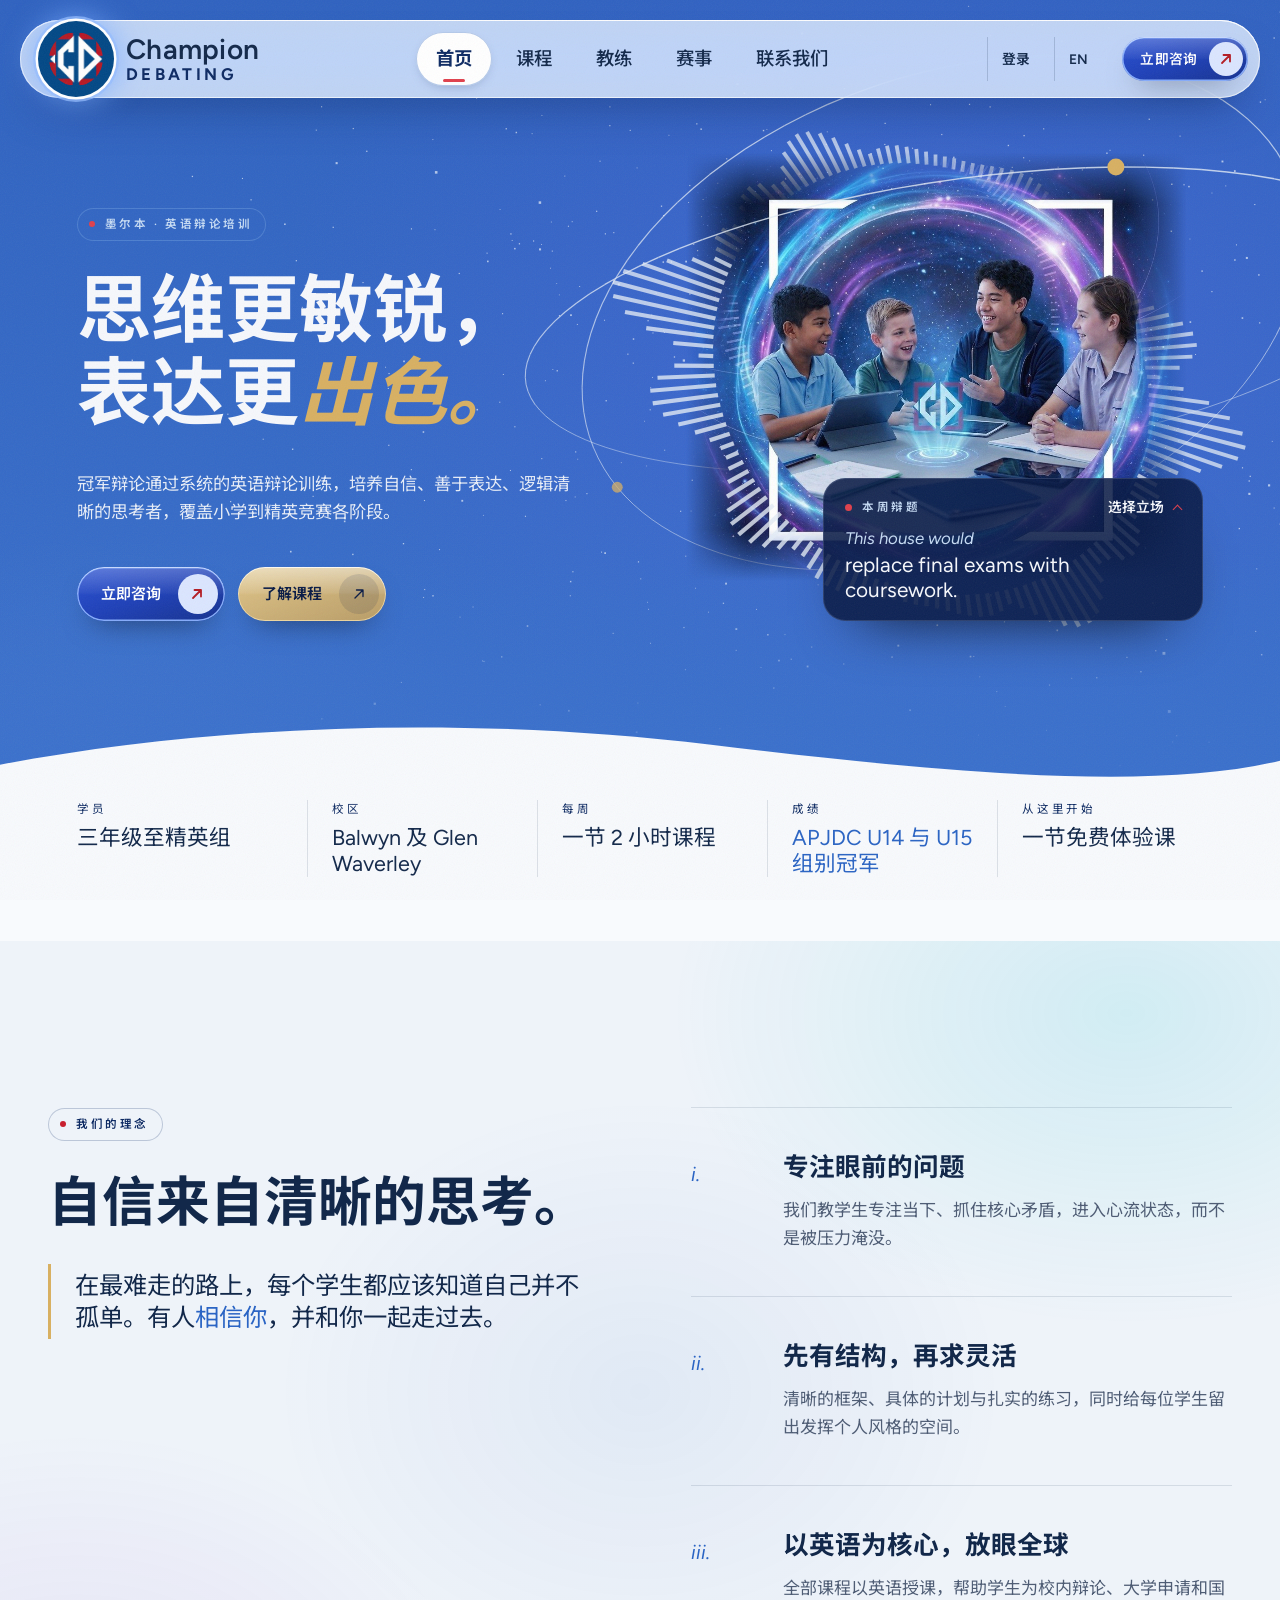
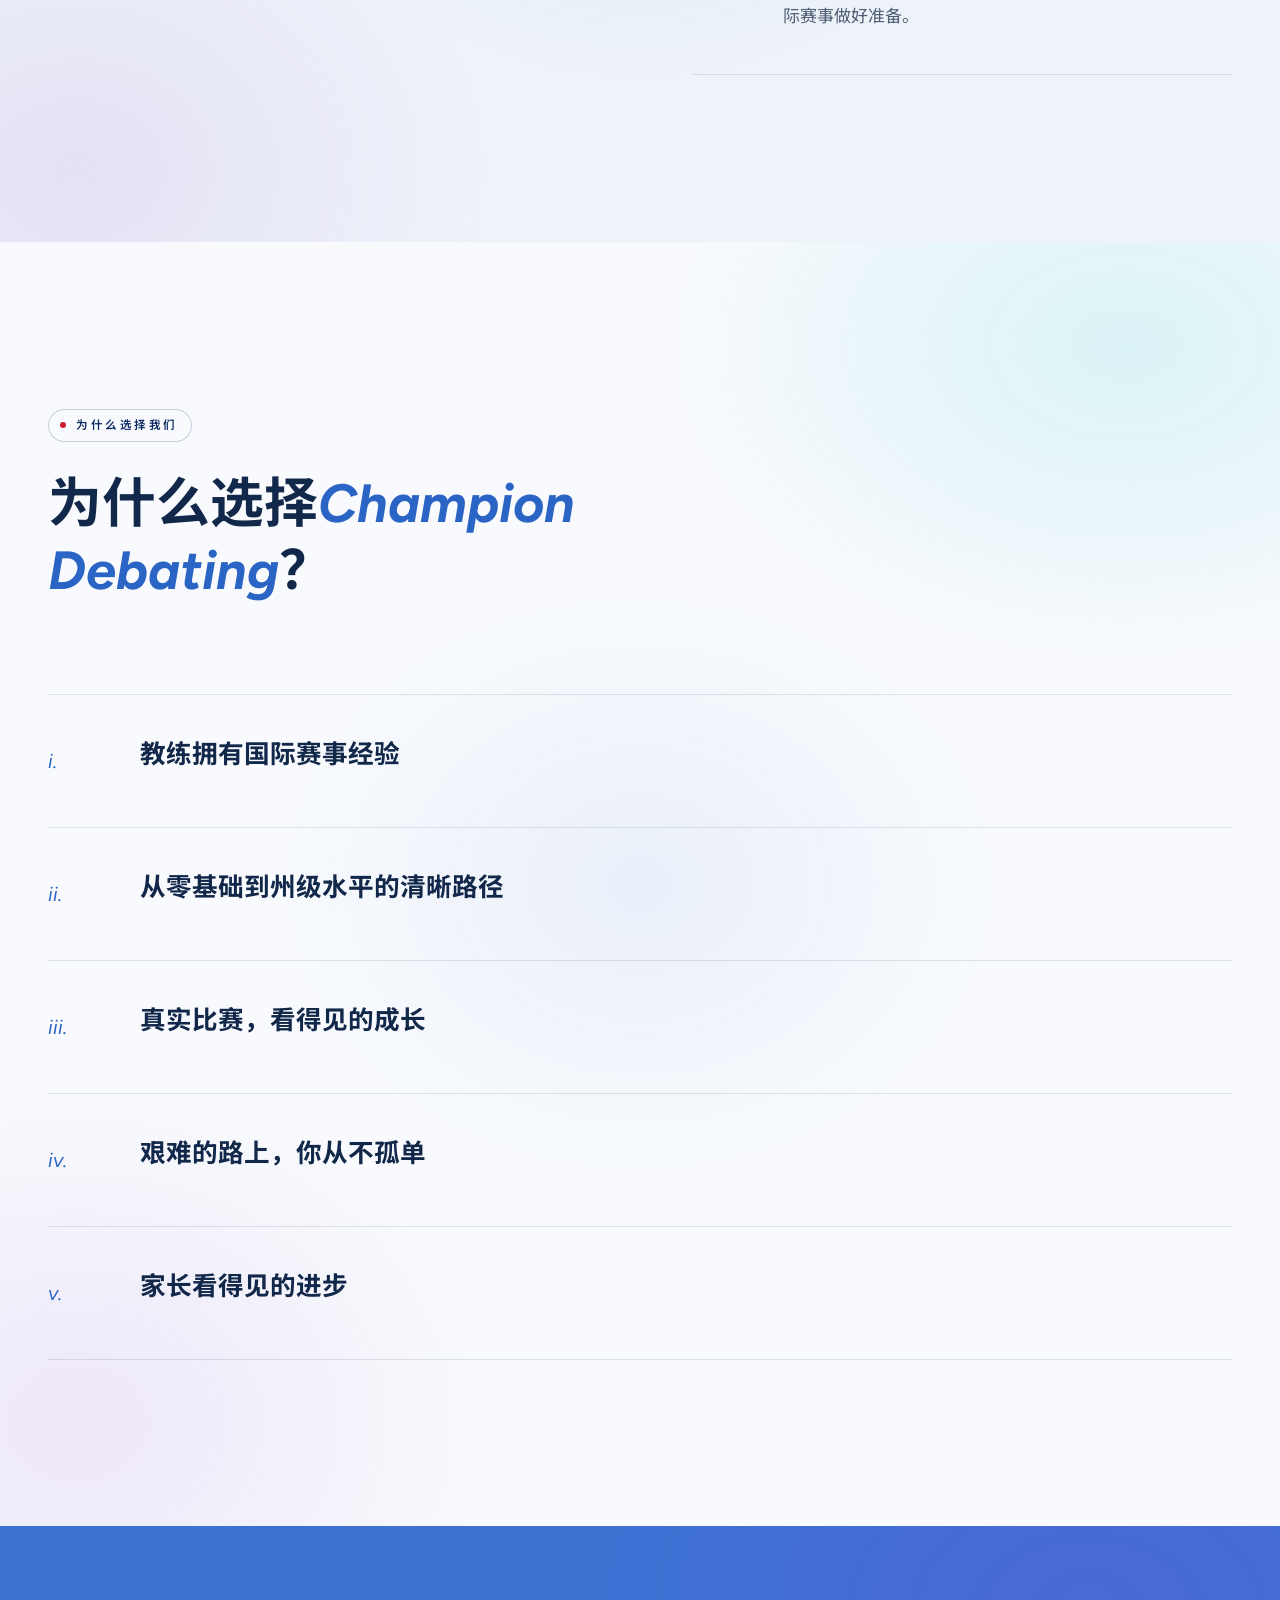
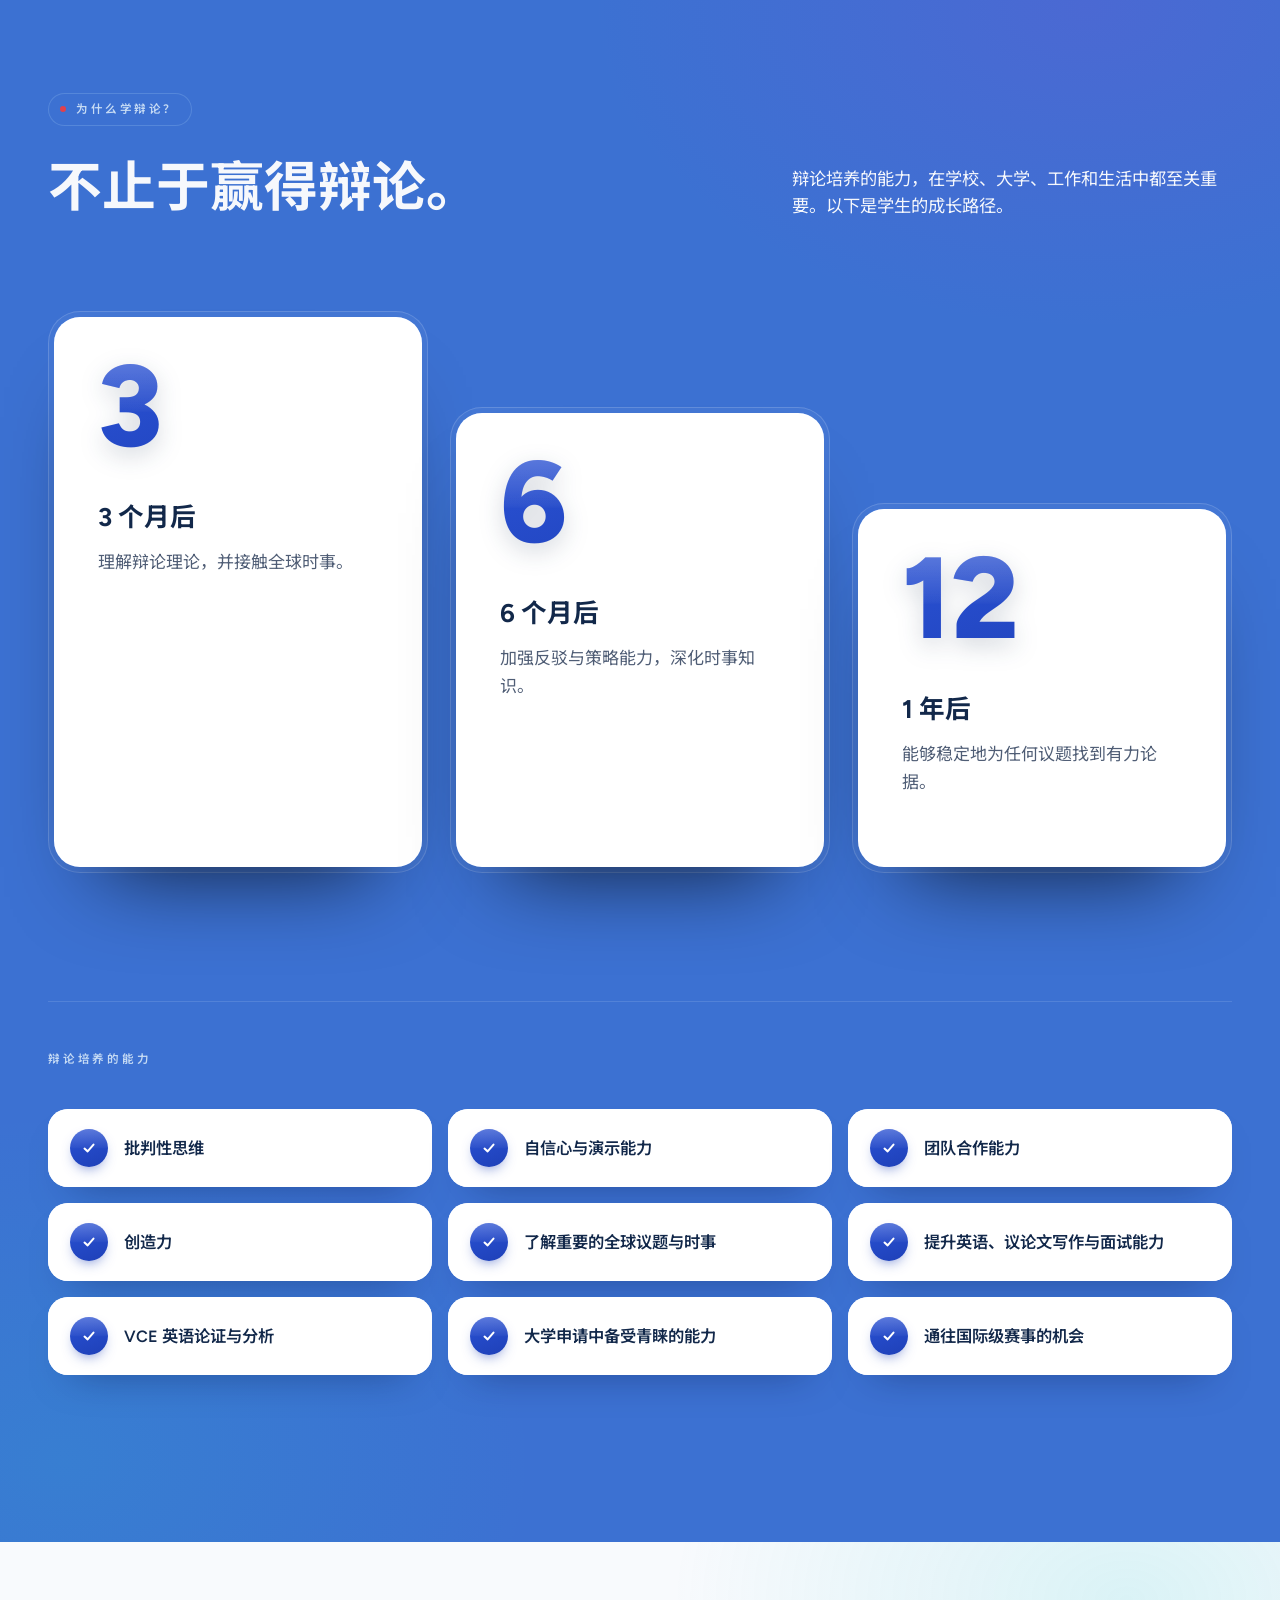
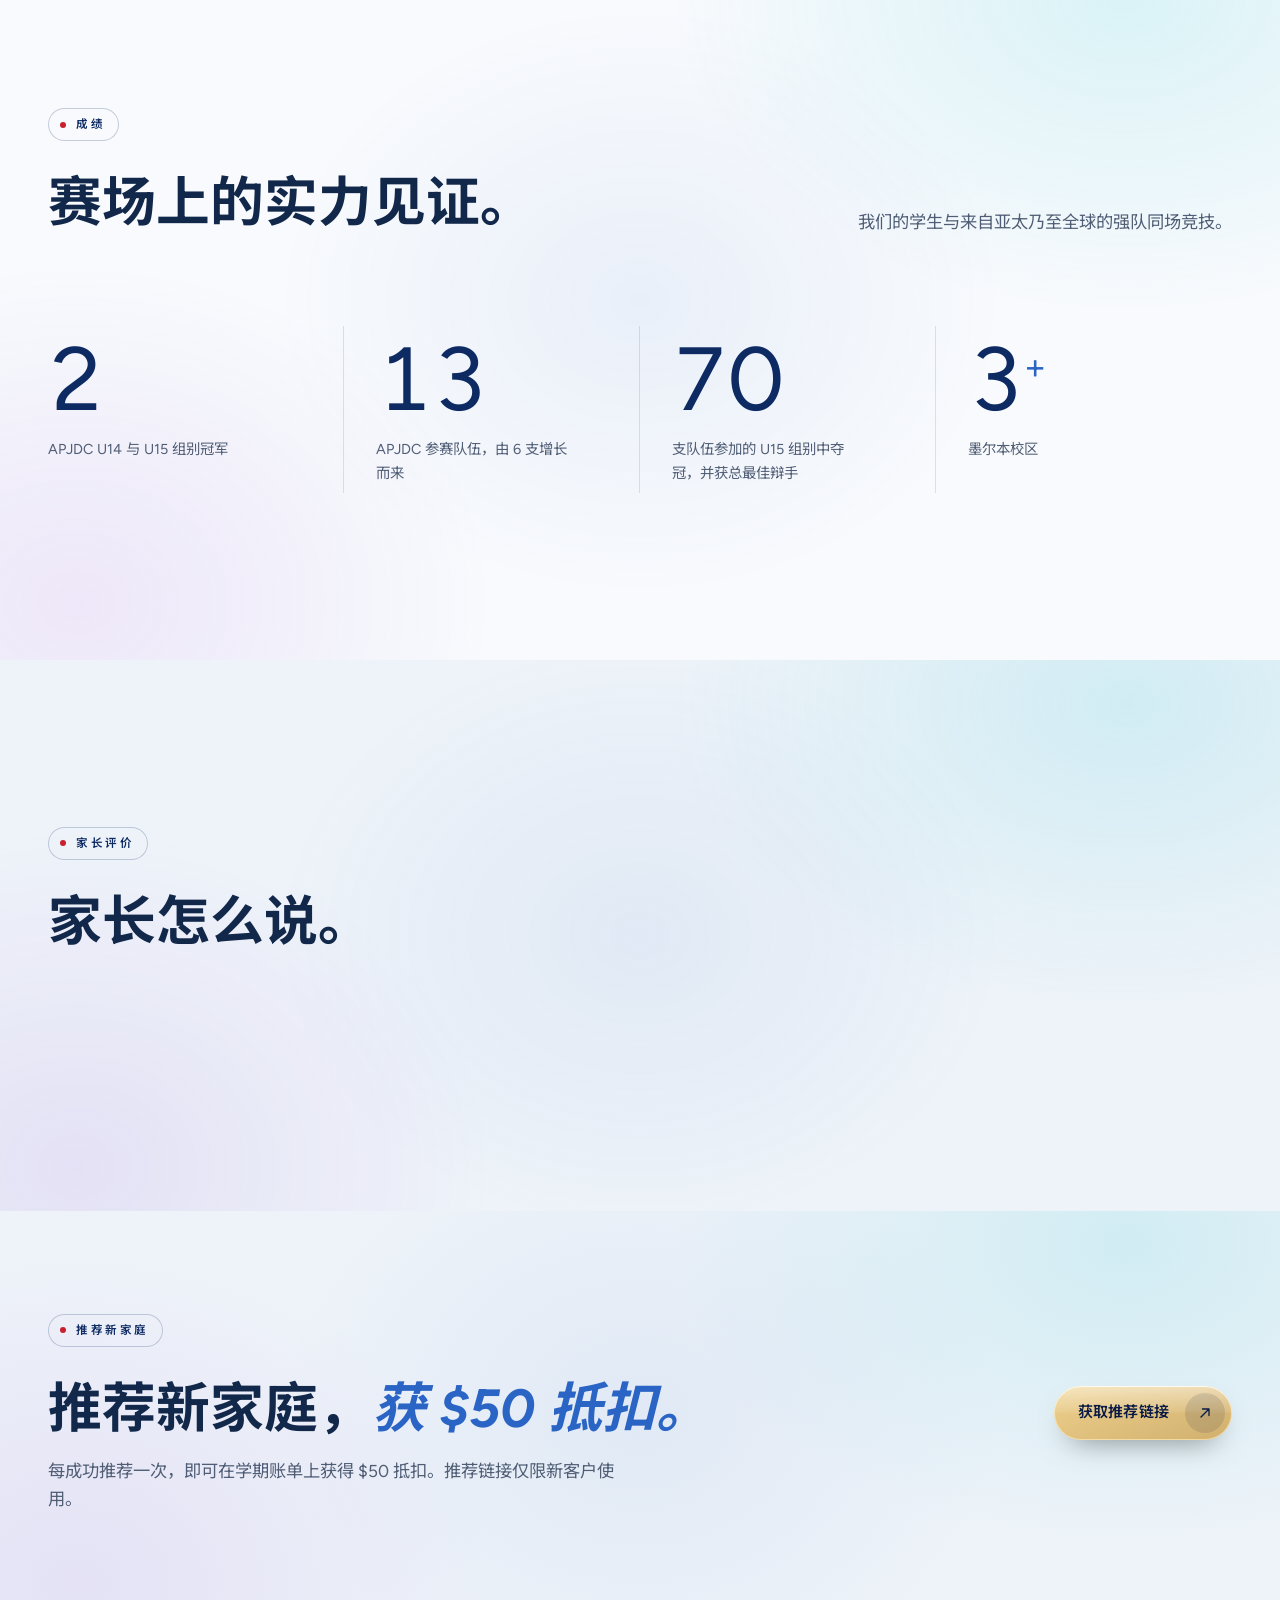
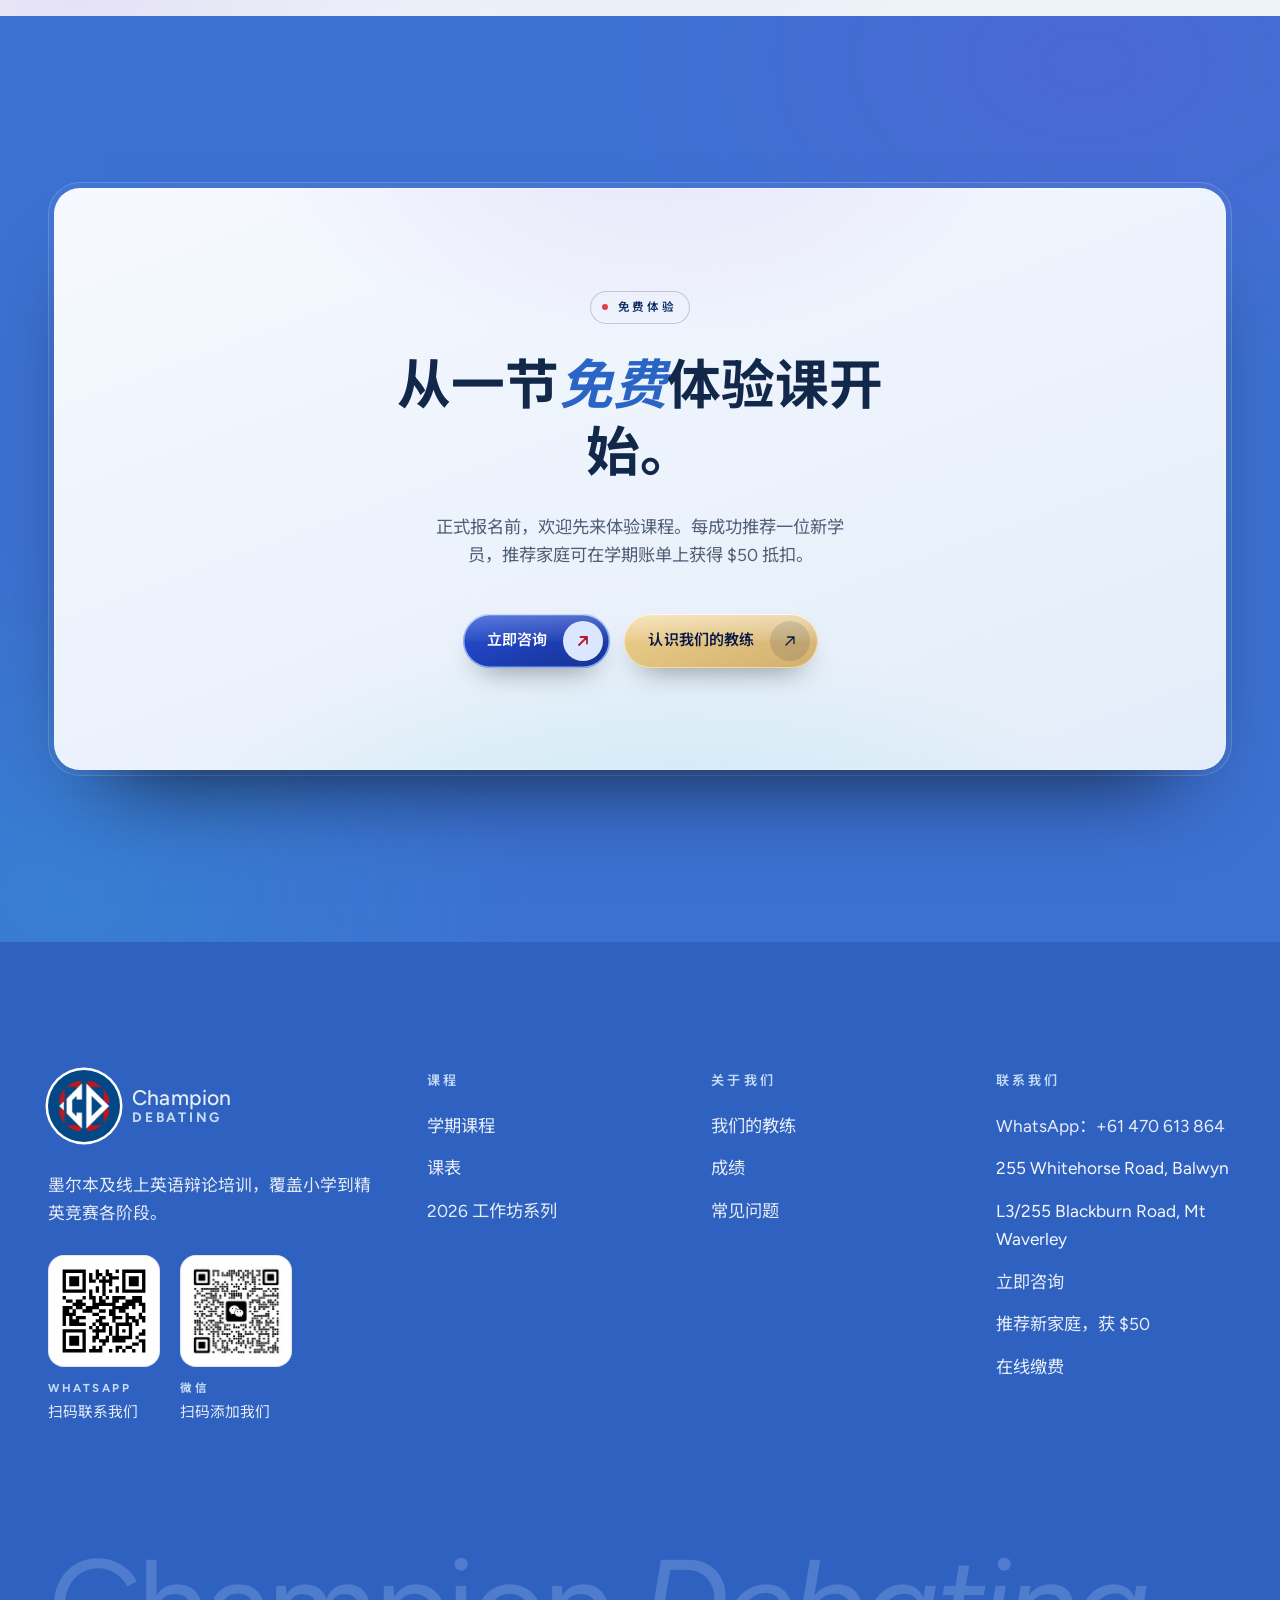
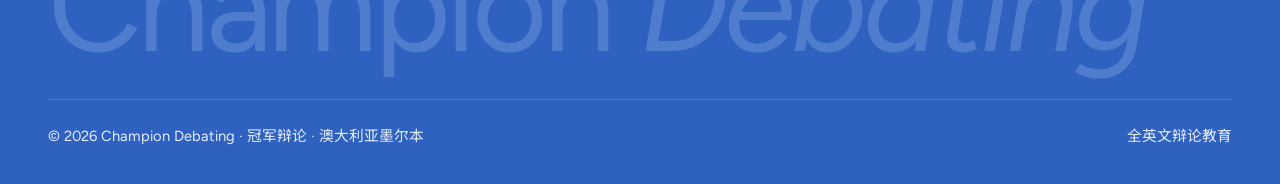
==== zh/index.html @ 0b2eab9a "Coach photos, tournament logos, workshop posters and Glen Waverley address - Coaches page: photos an" ====
<!DOCTYPE html>
<html lang="zh-Hans">
<head>
  <meta charset="UTF-8">
  <meta name="viewport" content="width=device-width, initial-scale=1.0">
  <title>墨尔本英语辩论课程 | 冠军辩论 Champion Debating</title>
  <meta name="description" content="墨尔本英语辩论培训，覆盖三年级至精英竞赛。每周在 Balwyn 和 Glen Waverley 上课，欢迎预约免费体验课。">
  <link rel="canonical" href="https://www.championdebating.com.au/zh/">
  <link rel="alternate" hreflang="en-AU" href="https://www.championdebating.com.au/">
  <link rel="alternate" hreflang="zh-Hans" href="https://www.championdebating.com.au/zh/">
  <link rel="alternate" hreflang="x-default" href="https://www.championdebating.com.au/">


  <meta property="og:type" content="website">
  <meta property="og:site_name" content="Champion Debating">
  <meta property="og:locale" content="zh_CN">
  <meta property="og:title" content="墨尔本英语辩论课程 | 冠军辩论 Champion Debating">
  <meta property="og:description" content="墨尔本英语辩论培训，覆盖三年级至精英竞赛。每周在 Balwyn 和 Glen Waverley 上课，欢迎预约免费体验课。">
  <meta property="og:url" content="https://www.championdebating.com.au/zh/">
  <meta property="og:image" content="https://www.championdebating.com.au/og-image.png">
  <meta property="og:image:width" content="1200">
  <meta property="og:image:height" content="630">
  <meta property="og:image:alt" content="冠军辩论标志及标语：思维更敏锐，表达更出色。">
  <meta name="twitter:card" content="summary_large_image">
  <meta name="theme-color" content="#2f62c0">
  <script>document.documentElement.classList.add('js');</script>
  <link rel="preconnect" href="https://fonts.googleapis.com">
  <link rel="preconnect" href="https://fonts.gstatic.com" crossorigin>
  <link href="https://fonts.googleapis.com/css2?family=Figtree:ital,wght@0,400..800;1,400..800&display=swap" rel="stylesheet">
  <link href="https://fonts.googleapis.com/css2?family=Noto+Sans+SC:wght@400;500;700&display=swap" rel="stylesheet">
  <link rel="icon" type="image/png" href="../favicon.png">
  <link rel="apple-touch-icon" href="../apple-touch-icon.png">
  <link rel="stylesheet" href="../styles.css?v=94">
  <script type="application/ld+json">
  {
    "@context": "https://schema.org",
    "@graph": [
      {
        "@type": "EducationalOrganization",
        "@id": "https://www.championdebating.com.au/#organization",
        "name": "Champion Debating",
        "alternateName": "冠军辩论",
        "url": "https://www.championdebating.com.au/",
        "logo": "https://www.championdebating.com.au/logo-mark.png",
        "image": "https://www.championdebating.com.au/og-image.png",
        "description": "English debate coaching from primary school to elite competition, in Melbourne and online.",
        "telephone": "+61 470 613 864",
        "address": [
          {
            "@type": "PostalAddress",
            "streetAddress": "255 Whitehorse Road",
            "addressLocality": "Balwyn",
            "addressRegion": "VIC",
            "addressCountry": "AU"
          },
          {
            "@type": "PostalAddress",
            "streetAddress": "L3/255 Blackburn Road",
            "addressLocality": "Mount Waverley",
            "addressRegion": "VIC",
            "addressCountry": "AU"
          }
        ],
        "areaServed": {
          "@type": "City",
          "name": "Melbourne"
        }
      },
      {
        "@type": "WebSite",
        "@id": "https://www.championdebating.com.au/#website",
        "url": "https://www.championdebating.com.au/",
        "name": "Champion Debating",
        "publisher": {
          "@id": "https://www.championdebating.com.au/#organization"
        },
        "inLanguage": "en-AU"
      },
      {
        "@type": "WebPage",
        "@id": "https://www.championdebating.com.au/zh/#webpage",
        "url": "https://www.championdebating.com.au/zh/",
        "name": "墨尔本英语辩论课程 | 冠军辩论 Champion Debating",
        "description": "墨尔本英语辩论培训，覆盖三年级至精英竞赛。每周在 Balwyn 和 Glen Waverley 上课，欢迎预约免费体验课。",
        "isPartOf": {
          "@id": "https://www.championdebating.com.au/#website"
        },
        "about": {
          "@id": "https://www.championdebating.com.au/#organization"
        },
        "inLanguage": "zh-Hans",
        "primaryImageOfPage": {
          "@type": "ImageObject",
          "url": "https://www.championdebating.com.au/og-image.png"
        }
      }
    ]
  }
  </script>
</head>
<body>
  <a class="skip-link" href="#main">跳至正文</a>

  <header>
    <nav class="nav" aria-label="主导航">
      <a class="brand" href="index.html" aria-label="冠军辩论首页">
        <img class="brand__mark" src="../logo-mark.png" alt="" width="40" height="40">
        <span class="brand__word"><b>Champion</b><span>Debating</span></span>
      </a>
      <div class="nav__links">
        <a href="index.html" aria-current="page">首页</a>
        <a href="programs.html">课程</a>
        <a href="coaches.html">教练</a>
        <a href="competitions.html">赛事</a>
        <a href="contact.html">联系我们</a>
      </div>
      <a class="nav__signin" href="https://champion-debating.acadeasy.com.au/app/sign-in">登录</a>
      <a class="nav__lang" href="../index.html" lang="en" hreflang="en-AU">EN</a>
      <a class="btn btn--primary btn--sm" href="contact.html#book">立即咨询
        <span class="btn__icon"><svg viewBox="0 0 16 16" fill="none" stroke="currentColor" stroke-width="1.3" stroke-linecap="round" stroke-linejoin="round" aria-hidden="true"><path d="M4 12 12 4M5.5 4H12v6.5"/></svg></span>
      </a>
      <button class="nav__toggle" type="button" aria-expanded="false" aria-controls="menu" aria-label="打开菜单"><span></span><span></span></button>
    </nav>
    <div class="menu" id="menu">
      <div class="menu__links">
        <a href="index.html" aria-current="page"><span style="--i:0">首页</span></a>
        <a href="programs.html"><span style="--i:1">课程</span></a>
        <a href="coaches.html"><span style="--i:2">教练</span></a>
        <a href="competitions.html"><span style="--i:3">赛事</span></a>
        <a href="contact.html"><span style="--i:4">联系我们</span></a>
      </div>
      <div class="menu__foot">
        <a class="menu__lang" href="https://champion-debating.acadeasy.com.au/app/sign-in">登录</a>
        <a class="menu__lang" href="../index.html" lang="en" hreflang="en-AU">EN</a>
        <a class="btn btn--primary" href="contact.html#book">立即咨询
          <span class="btn__icon"><svg viewBox="0 0 16 16" fill="none" stroke="currentColor" stroke-width="1.3" stroke-linecap="round" stroke-linejoin="round" aria-hidden="true"><path d="M4 12 12 4M5.5 4H12v6.5"/></svg></span>
        </a>
      </div>
    </div>
  </header>

  <a class="book-bar btn btn--primary" href="contact.html#book">立即咨询
    <span class="btn__icon"><svg viewBox="0 0 16 16" fill="none" stroke="currentColor" stroke-width="1.3" stroke-linecap="round" stroke-linejoin="round" aria-hidden="true"><path d="M4 12 12 4M5.5 4H12v6.5"/></svg></span>
  </a>

  <main id="main">
    <section class="hero hero--photo on-dark" aria-labelledby="page-title">
      <canvas class="hero__canvas" data-scene="voice" data-photo="../hero-students.jpg" aria-hidden="true"></canvas>
      <div class="hero__fade"></div>
      <div class="container hero__content">
        <div class="hero__layout">
        <div class="hero__main">
        <h1 class="eyebrow" id="page-title">墨尔本 · 英语辩论培训</h1>
        <p class="display hero__title">
          <span class="line"><span style="--i:0">思维更敏锐，</span></span>
          <span class="line"><span style="--i:1">表达更<em>出色。</em></span></span>
        </p>
        <p class="lede hero__lede">冠军辩论通过系统的英语辩论训练，培养自信、善于表达、逻辑清晰的思考者，覆盖小学到精英竞赛各阶段。</p>
        <div class="btn-row">
          <a class="btn btn--primary" href="contact.html#book">立即咨询
            <span class="btn__icon"><svg viewBox="0 0 16 16" fill="none" stroke="currentColor" stroke-width="1.3" stroke-linecap="round" stroke-linejoin="round" aria-hidden="true"><path d="M4 12 12 4M5.5 4H12v6.5"/></svg></span>
          </a>
          <a class="btn btn--gold" href="programs.html">了解课程
            <span class="btn__icon"><svg viewBox="0 0 16 16" fill="none" stroke="currentColor" stroke-width="1.3" stroke-linecap="round" stroke-linejoin="round" aria-hidden="true"><path d="M4 12 12 4M5.5 4H12v6.5"/></svg></span>
          </a>
        </div>
        </div>
        </div>
        <div class="hero__motion">
          <aside class="motion" aria-labelledby="motion-label" data-motion>
            <details class="motion__details">
            <summary class="motion__summary">
              <span class="motion__head">
                <span class="motion__label" id="motion-label">本周辩题</span>
                <span class="motion__toggle"><span class="motion__toggle-open">选择立场</span><span class="motion__toggle-close">收起</span></span>
              </span>
              <span class="motion__text"><span>This house would</span> ban homework in primary schools.</span>
            </summary>
            <div class="motion__body">
            <p class="motion__ask" id="motion-ask">你会选择哪一方？</p>
            <div class="motion__sides" role="group" aria-labelledby="motion-ask">
              <button class="motion__side" type="button" data-side="for" aria-pressed="false">正方</button>
              <button class="motion__side" type="button" data-side="against" aria-pressed="false">反方</button>
            </div>
            <div class="motion__result" aria-live="polite">
              <div data-argument="for" hidden>
                <p class="motion__argument">“Young children have few free hours. Every one spent on worksheets is an hour not spent playing, reading for fun or sleeping, and those build learning too.”</p>
                <p class="motion__tip"><span>教练提示</span>Lead with what children lose, not with what homework fails to give.</p>
              </div>
              <div data-argument="against" hidden>
                <p class="motion__argument">“Homework teaches habits that class time can’t: planning, working alone and asking for help. Ban it, and children first meet those skills in high school, when the stakes are higher.”</p>
                <p class="motion__tip"><span>教练提示</span>Don’t defend all homework. Defend the right kind: short, purposeful and age-appropriate.</p>
              </div>
              <div class="motion__next" hidden>
                <button class="motion__switch" type="button" data-switch>现在试试站在另一方</button>
                <a class="text-link" href="contact.html#book">在免费体验课中试试
                  <svg viewBox="0 0 16 16" fill="none" stroke="currentColor" stroke-width="1.3" stroke-linecap="round" stroke-linejoin="round" aria-hidden="true"><path d="M4 12 12 4M5.5 4H12v6.5"/></svg>
                </a>
              </div>
            </div>
            </div>
            </details>
          </aside>
        </div>
      </div>
      <svg class="hero__wave" viewBox="0 0 1440 90" preserveAspectRatio="none" aria-hidden="true"><path d="M0 62C240 22 520 12 800 42s500 46 640 16V90H0Z"/></svg>
    </section>

    <section class="facts-strip" aria-label="概览">
      <div class="container">
        <dl class="hero__meta">
          <div><dt>学员</dt><dd>三年级至精英组</dd></div>
          <div><dt>校区</dt><dd>Balwyn 及 Glen Waverley</dd></div>
          <div><dt>每周</dt><dd>一节 2 小时课程</dd></div>
          <div><dt>成绩</dt><dd class="hero__proof">APJDC U14 与 U15 组别冠军</dd></div>
          <div><dt>从这里开始</dt><dd>一节免费体验课</dd></div>
        </dl>
      </div>
    </section>

    <section class="section section--cream" aria-labelledby="philosophy-title">
      <div class="container split">
        <div class="split__sticky" data-reveal>
          <span class="eyebrow">我们的理念</span>
          <h2 class="h2" id="philosophy-title">自信来自清晰的思考。</h2>
          <blockquote class="philosophy-quote">在最难走的路上，每个学生都应该知道自己并不孤单。有人<em>相信你</em>，并和你一起走过去。</blockquote>
        </div>
        <ol class="principles">
          <li data-reveal>
            <span class="principles__num">i.</span>
            <div>
              <h3 class="h3">专注眼前的问题</h3>
              <p>我们教学生专注当下、抓住核心矛盾，进入心流状态，而不是被压力淹没。</p>
            </div>
          </li>
          <li data-reveal style="--d:80ms">
            <span class="principles__num">ii.</span>
            <div>
              <h3 class="h3">先有结构，再求灵活</h3>
              <p>清晰的框架、具体的计划与扎实的练习，同时给每位学生留出发挥个人风格的空间。</p>
            </div>
          </li>
          <li data-reveal style="--d:160ms">
            <span class="principles__num">iii.</span>
            <div>
              <h3 class="h3">以英语为核心，放眼全球</h3>
              <p>全部课程以英语授课，帮助学生为校内辩论、大学申请和国际赛事做好准备。</p>
            </div>
          </li>
        </ol>
      </div>
    </section>

    <section class="section section--paper" aria-labelledby="why-us-title">
      <div class="container">
        <div class="section-head">
          <div data-reveal>
            <span class="eyebrow">为什么选择我们</span>
            <h2 class="h2" id="why-us-title">为什么选择<em>Champion Debating</em>？</h2>
          </div>
        </div>
        <ol class="principles">
          <li data-reveal><span class="principles__num">i.</span><div><h3 class="h3">教练拥有国际赛事经验</h3></div></li>
          <li data-reveal style="--d:80ms"><span class="principles__num">ii.</span><div><h3 class="h3">从零基础到州级水平的清晰路径</h3></div></li>
          <li data-reveal style="--d:160ms"><span class="principles__num">iii.</span><div><h3 class="h3">真实比赛，看得见的成长</h3></div></li>
          <li data-reveal style="--d:240ms"><span class="principles__num">iv.</span><div><h3 class="h3">艰难的路上，你从不孤单</h3></div></li>
          <li data-reveal style="--d:320ms"><span class="principles__num">v.</span><div><h3 class="h3">家长看得见的进步</h3></div></li>
        </ol>
      </div>
    </section>

    <section class="section section--dark on-dark" aria-labelledby="why-title">
      <div class="container">
        <div class="section-head">
          <div data-reveal>
            <span class="eyebrow">为什么学辩论？</span>
            <h2 class="h2" id="why-title">不止于赢得辩论。</h2>
          </div>
          <p class="lede" data-reveal style="--d:120ms">辩论培养的能力，在学校、大学、工作和生活中都至关重要。以下是学生的成长路径。</p>
        </div>
        <div class="stages">
          <article class="bezel stage" data-reveal="tilt">
            <div class="bezel__core">
              <div class="stage__numeral" aria-hidden="true">3</div>
              <h3 class="h3">3 个月后</h3>
              <p>理解辩论理论，并接触全球时事。</p>
            </div>
          </article>
          <article class="bezel stage" data-reveal="tilt" style="--d:140ms">
            <div class="bezel__core">
              <div class="stage__numeral" aria-hidden="true">6</div>
              <h3 class="h3">6 个月后</h3>
              <p>加强反驳与策略能力，深化时事知识。</p>
            </div>
          </article>
          <article class="bezel stage" data-reveal="tilt" style="--d:280ms">
            <div class="bezel__core">
              <div class="stage__numeral" aria-hidden="true">12</div>
              <h3 class="h3">1 年后</h3>
              <p>能够稳定地为任何议题找到有力论据。</p>
            </div>
          </article>
        </div>
        <div class="skills" data-reveal>
          <p class="skills__title">辩论培养的能力</p>
          <ul class="skills__list">
            <li>批判性思维</li><li>自信心与演示能力</li><li>团队合作能力</li><li>创造力</li>
            <li>了解重要的全球议题与时事</li><li>提升英语、议论文写作与面试能力</li>
            <li>VCE 英语论证与分析</li><li>大学申请中备受青睐的能力</li><li>通往国际级赛事的机会</li>
          </ul>
        </div>
      </div>
    </section>

    <section class="section section--paper" aria-labelledby="results-title">
      <div class="container">
        <div class="section-head">
          <div data-reveal>
            <span class="eyebrow">成绩</span>
            <h2 class="h2" id="results-title">赛场上的实力见证。</h2>
          </div>
          <p class="lede" data-reveal style="--d:120ms">我们的学生与来自亚太乃至全球的强队同场竞技。</p>
        </div>
        <div class="stats stats--light">
          <div class="stat" data-reveal><div class="stat__num"><span>2</span></div><p class="stat__label">APJDC U14 与 U15 组别冠军</p></div>
          <div class="stat" data-reveal style="--d:100ms"><div class="stat__num"><span>13</span></div><p class="stat__label">APJDC 参赛队伍，由 6 支增长而来</p></div>
          <div class="stat" data-reveal style="--d:200ms"><div class="stat__num"><span>70</span></div><p class="stat__label">支队伍参加的 U15 组别中夺冠，并获总最佳辩手</p></div>
          <div class="stat" data-reveal style="--d:300ms"><div class="stat__num"><span>3</span><sup>+</sup></div><p class="stat__label">墨尔本校区</p></div>
        </div>
      </div>
    </section>

    <section class="section section--cream" aria-labelledby="reviews-title">
      <div class="container">
        <div class="section-head">
          <div data-reveal>
            <span class="eyebrow">家长评价</span>
            <h2 class="h2" id="reviews-title">家长怎么说。</h2>
          </div>
        </div>
        <acadeasy-reviews border-color="#f94e4e" title="Family reviews"></acadeasy-reviews>
      </div>
    </section>

    <section class="section section--cream refer-band" aria-labelledby="refer-title">
      <div class="container refer-band__inner" data-reveal>
        <div>
          <span class="eyebrow">推荐新家庭</span>
          <h2 class="h2" id="refer-title">推荐新家庭，<em>获 $50 抵扣。</em></h2>
          <p class="lede">每成功推荐一次，即可在学期账单上获得 $50 抵扣。推荐链接仅限新客户使用。</p>
        </div>
        <a class="btn btn--gold" href="refer.html">获取推荐链接
          <span class="btn__icon"><svg viewBox="0 0 16 16" fill="none" stroke="currentColor" stroke-width="1.3" stroke-linecap="round" stroke-linejoin="round" aria-hidden="true"><path d="M4 12 12 4M5.5 4H12v6.5"/></svg></span>
        </a>
      </div>
    </section>

    <section class="section section--dark on-dark" aria-labelledby="cta-title">
      <div class="container">
        <div class="bezel cta" data-reveal>
          <div class="bezel__core">
            <span class="eyebrow">免费体验</span>
            <h2 class="h2" id="cta-title">从一节<em>免费</em>体验课开始。</h2>
            <p class="lede">正式报名前，欢迎先来体验课程。每成功推荐一位新学员，推荐家庭可在学期账单上获得 $50 抵扣。</p>
            <div class="btn-row">
              <a class="btn btn--primary" href="contact.html#book">立即咨询
            <span class="btn__icon"><svg viewBox="0 0 16 16" fill="none" stroke="currentColor" stroke-width="1.3" stroke-linecap="round" stroke-linejoin="round" aria-hidden="true"><path d="M4 12 12 4M5.5 4H12v6.5"/></svg></span>
          </a>
              <a class="btn btn--gold" href="coaches.html">认识我们的教练
            <span class="btn__icon"><svg viewBox="0 0 16 16" fill="none" stroke="currentColor" stroke-width="1.3" stroke-linecap="round" stroke-linejoin="round" aria-hidden="true"><path d="M4 12 12 4M5.5 4H12v6.5"/></svg></span>
          </a>
            </div>
          </div>
        </div>
      </div>
    </section>
  </main>

  <footer class="footer">
    <div class="container">
      <div class="footer__grid">
        <div>
          <a class="brand" href="index.html" aria-label="冠军辩论首页">
            <img class="brand__mark" src="../logo-mark.png" alt="" width="40" height="40">
            <span class="brand__word"><b>Champion</b><span>Debating</span></span>
          </a>
          <p class="footer__blurb">墨尔本及线上英语辩论培训，覆盖小学到精英竞赛各阶段。</p>
          <div class="qr-codes">
            <figure class="qr">
              <a href="https://wa.me/61470613864"><img src="../qr-whatsapp.svg?v=2" alt="扫描二维码，通过 WhatsApp 联系冠军辩论" width="112" height="112" loading="lazy"></a>
              <figcaption><b>WhatsApp</b>扫码联系我们</figcaption>
            </figure>
            <figure class="qr">
              <img src="../qr-wechat.png" alt="扫描二维码，添加冠军辩论微信" width="112" height="112" loading="lazy">
              <figcaption><b>微信</b>扫码添加我们</figcaption>
            </figure>
          </div>
        </div>
        <div>
          <h2>课程</h2>
          <ul>
            <li><a href="programs.html#programs">学期课程</a></li>
            <li><a href="programs.html#timetable">课表</a></li>
            <li><a href="competitions.html#workshops">2026 工作坊系列</a></li>
          </ul>
        </div>
        <div>
          <h2>关于我们</h2>
          <ul>
            <li><a href="coaches.html">我们的教练</a></li>
            <li><a href="competitions.html#results">成绩</a></li>
            <li><a href="programs.html#faq">常见问题</a></li>
          </ul>
        </div>
        <div>
          <h2>联系我们</h2>
          <ul>
            <li><a href="https://wa.me/61470613864">WhatsApp：+61 470 613 864</a></li>
            <li>255 Whitehorse Road, Balwyn</li>
            <li>L3/255 Blackburn Road, Mt Waverley</li>
            <li><a href="contact.html#book">立即咨询</a></li>
            <li><a href="refer.html">推荐新家庭，获 $50</a></li>
            <li><a href="pay.html">在线缴费</a></li>
          </ul>
        </div>
      </div>
      <p class="footer__word" aria-hidden="true">Champion <em>Debating</em></p>
      <div class="footer__legal">
        <p>© <span data-year>2026</span> Champion Debating · <span lang="zh-Hans">冠军辩论</span> · 澳大利亚墨尔本</p>
        <p>全英文辩论教育</p>
      </div>
    </div>
  </footer>

  <script src="../scene.js?v=43" defer></script>
  <script src="../motions-of-the-week.js?v=1" defer></script>
  <script src="https://champion-debating.acadeasy.com.au/embed.js" async></script>
  <script src="../main.js?v=16" defer></script>
</body>
</html>
---- styles.css ----
/* Champion Debating — clean sans (Figtree), in royal blue with royal blue and gold glass actions and a sky-blue accent */

:root {
  --ink: #081a45;
  --ink-2: #0c2257;
  --blue: #0d2a63;
  --blue-bright: #2a64c4;
  --royal: #2f62e8;
  --gold: #d8b062;
  /* Backgrounds of the hero, dark sections and footer; lighter than --ink at the client's request. */
  --bg-deep: #2f62c0;
  --bg-deep-2: #3a70cc;
  --bg-section: #3c71d2;
  /* The blue field of the client's logo artwork (Logo.jpg). */
  --logo-blue: #024886;
  --sky: #8fb9ea;
  --sky-soft: #c6dbf4;
  --sky-pale: #e3edf9;
  --red: #c8202f;
  --red-bright: #e0404c;
  --cream: #eef3f9;
  --paper: #f8fafd;

  --text-dark: #12284a;
  --text-dark-muted: #4f5d75;
  --text-light: #f6f8fc;
  /* High enough to keep 4.5:1 on the lighter section blues. */
  --text-light-muted: rgba(246, 248, 252, 0.92);

  --hair-dark: rgba(18, 40, 74, 0.12);
  --hair-light: rgba(198, 219, 244, 0.16);

  /* Frosted glass: a see-through fill, a blur of what is behind, a bright edge and a top highlight. */
  --glass-blur: blur(20px) saturate(150%);
  --glass-dark: rgba(255, 255, 255, 0.07);
  --glass-dark-edge: rgba(255, 255, 255, 0.16);
  --glass-light: rgba(255, 255, 255, 0.58);
  --glass-light-edge: rgba(255, 255, 255, 0.85);

  /* One clean sans throughout, at the client's request (they pointed to SAP's "72", which is not licensed for use; Figtree is the free stand-in). */
  --font-display: "Figtree", "Segoe UI", system-ui, sans-serif;
  --font-body: "Figtree", "Segoe UI", system-ui, sans-serif;

  --fs-display: clamp(2.6rem, 6vw, 6rem);
  --fs-h2: clamp(2.1rem, 4.2vw, 3.8rem);
  --fs-h3: clamp(1.5rem, 2vw, 1.9rem);
  --fs-lede: clamp(1.08rem, 1.35vw, 1.25rem);

  --gutter: clamp(16px, 4vw, 48px);
  --section-y: clamp(104px, 13vw, 184px);
  --radius: 2rem;
  --bezel-pad: 6px;

  --ease: cubic-bezier(0.32, 0.72, 0, 1);
  --ease-out: cubic-bezier(0.16, 1, 0.3, 1);

  --z-grain: 60;
  --z-menu: 40;
  --z-nav: 50;
}

*, *::before, *::after { box-sizing: border-box; margin: 0; padding: 0; }

html { -webkit-text-size-adjust: 100%; scroll-behavior: smooth; }

body {
  font-family: var(--font-body);
  font-size: 1.0625rem;
  line-height: 1.65;
  color: var(--text-dark);
  background: var(--paper);
  -webkit-font-smoothing: antialiased;
  overflow-x: hidden;
}

body.menu-open { overflow: hidden; }

/* Film grain sits on a fixed layer so it never repaints with scroll */
body::after {
  content: "";
  position: fixed;
  inset: 0;
  z-index: var(--z-grain);
  pointer-events: none;
  opacity: 0.06;
  background-image: url("data:image/svg+xml,%3Csvg xmlns='http://www.w3.org/2000/svg' width='160' height='160'%3E%3Cfilter id='n'%3E%3CfeTurbulence type='fractalNoise' baseFrequency='.9' numOctaves='3' stitchTiles='stitch'/%3E%3C/filter%3E%3Crect width='100%25' height='100%25' filter='url(%23n)'/%3E%3C/svg%3E");
}

img, svg, canvas { display: block; }
a { color: inherit; text-decoration: none; }
button, input, select, textarea { font: inherit; color: inherit; }
ul { list-style: none; }

:focus-visible { outline: 2px solid var(--sky); outline-offset: 3px; border-radius: 8px; }

/* Chinese pages: the Latin display fonts have no CJK glyphs, so name serif/sans fallbacks,
   give CJK more leading, and avoid synthetic italics. */
:lang(zh) {
  --font-display: "Figtree", "PingFang SC", "Microsoft YaHei", "Noto Sans SC", sans-serif;
  --font-body: "Figtree", "PingFang SC", "Microsoft YaHei", "Noto Sans SC", sans-serif;
}
:lang(zh) em { font-style: normal; }
:lang(zh) .display { line-height: 1.12; letter-spacing: 0; }
:lang(zh) .h2, :lang(zh) .h3 { line-height: 1.25; letter-spacing: 0; }

.skip-link {
  position: absolute;
  left: 16px;
  top: -60px;
  z-index: 100;
  padding: 10px 18px;
  border-radius: 999px;
  background: var(--sky);
  color: var(--ink);
  font-weight: 600;
}
.skip-link:focus { top: 16px; }

.sr-only {
  position: absolute; width: 1px; height: 1px; overflow: hidden;
  clip: rect(0 0 0 0); white-space: nowrap;
}

.container { width: 100%; max-width: 1280px; margin: 0 auto; padding: 0 var(--gutter); }

/* ---------- Type ---------- */

.display, .h2, .h3 {
  font-family: var(--font-display);
  font-weight: 700;
  letter-spacing: -0.025em;
}
.display { font-size: var(--fs-display); line-height: 1; }
.h2 { font-size: var(--fs-h2); line-height: 1.05; }
.h3 { font-size: var(--fs-h3); line-height: 1.08; letter-spacing: -0.01em; }
.display em, .h2 em, .h3 em { font-style: italic; color: var(--blue-bright); }
.on-dark .display em, .on-dark .h2 em, .on-dark .h3 em { color: var(--gold); }

.lede { font-size: var(--fs-lede); line-height: 1.6; color: var(--text-dark-muted); max-width: 40ch; }
.on-dark .lede { color: var(--text-light-muted); }
.muted { color: var(--text-dark-muted); }
.on-dark .muted { color: var(--text-light-muted); }

.eyebrow {
  display: inline-flex;
  align-items: center;
  gap: 10px;
  padding: 7px 14px 7px 12px;
  border-radius: 999px;
  font-size: 0.72rem;
  font-weight: 600;
  letter-spacing: 0.22em;
  text-transform: uppercase;
  color: var(--blue);
  box-shadow: inset 0 0 0 1px rgba(13, 42, 99, 0.22);
  margin-bottom: 28px;
}
.eyebrow::before {
  content: "";
  width: 6px; height: 6px; border-radius: 50%;
  background: var(--red);
}
.on-dark .eyebrow::before { background: var(--red-bright); }
.on-dark .eyebrow { color: var(--sky-soft); box-shadow: inset 0 0 0 1px rgba(143, 185, 234, 0.3); }

/* ---------- Sections ---------- */

.section { padding: var(--section-y) 0; position: relative; }
.section--cream, .section--paper {
  background:
    radial-gradient(700px 480px at 88% 8%, rgba(34, 195, 207, 0.14), transparent 65%),
    radial-gradient(640px 520px at 6% 92%, rgba(142, 68, 214, 0.1), transparent 65%),
    radial-gradient(520px 420px at 50% 50%, rgba(42, 100, 196, 0.07), transparent 70%),
    var(--paper);
}
.section--cream { background-color: var(--cream); }
/* A few shades lighter than the footer so the last section doesn't merge into it.
   #3c71d2 is the lightest blue that keeps white text at 4.5:1, so muted text goes full white here. */
.section--dark, .section--blue {
  --text-light-muted: var(--text-light);
  color: var(--text-light);
  background:
    radial-gradient(800px 520px at 85% 5%, rgba(142, 68, 214, 0.18), transparent 62%),
    radial-gradient(760px 560px at 5% 95%, rgba(34, 195, 207, 0.16), transparent 62%),
    var(--bg-section);
}

.section-head { display: grid; grid-template-columns: 1.2fr 1fr; gap: 48px; align-items: end; margin-bottom: clamp(56px, 7vw, 96px); }
.section-head .lede { justify-self: end; }

/* ---------- Buttons ---------- */

.btn {
  display: inline-flex;
  align-items: center;
  gap: 16px;
  padding: 7px 7px 7px 24px;
  border-radius: 999px;
  border: 0;
  cursor: pointer;
  font-size: 0.94rem;
  font-weight: 600;
  letter-spacing: 0.01em;
  white-space: nowrap;
  transition: transform 0.5s var(--ease), background-color 0.6s var(--ease), color 0.6s var(--ease), box-shadow 0.6s var(--ease);
}
.btn:active { transform: scale(0.98); }
.btn__icon {
  width: 40px; height: 40px;
  border-radius: 50%;
  display: grid; place-items: center;
  transition: transform 0.7s var(--ease);
}
.btn:hover .btn__icon { transform: translate(3px, -2px) scale(1.06); }
.btn svg { width: 16px; height: 16px; }

/* Booking is the one deep royal blue action on every page, in glossy glass. Being darker than the other
   buttons, it gets a bright rim to separate it from the navy, a halo that pulses out every few seconds,
   and a light that sweeps across it. */
.btn--primary {
  position: relative; overflow: hidden; isolation: isolate;
  color: #fff;
  background:
    linear-gradient(180deg, rgba(255, 255, 255, 0.24) 0%, rgba(255, 255, 255, 0.04) 48%, transparent 52%),
    linear-gradient(160deg, #2a52d4 0%, #1e40b8 50%, #16328f 100%);
  -webkit-backdrop-filter: var(--glass-blur);
  backdrop-filter: var(--glass-blur);
  box-shadow: var(--book-ring), 0 0 0 0 rgba(96, 146, 255, 0.55), 0 14px 30px -16px rgba(0, 0, 0, 0.55);
  animation: book-pulse 3s ease-out 1s infinite;
  --book-ring: inset 0 1px 0 rgba(255, 255, 255, 0.55), inset 0 0 0 1.5px rgba(140, 178, 255, 0.95);
}
@keyframes book-pulse {
  0%, 40% { box-shadow: var(--book-ring), 0 0 0 0 rgba(96, 146, 255, 0.55), 0 14px 30px -16px rgba(0, 0, 0, 0.55); }
  100% { box-shadow: var(--book-ring), 0 0 0 12px rgba(96, 146, 255, 0), 0 14px 30px -16px rgba(0, 0, 0, 0.55); }
}
/* The arrow is drawn in the logo red, tying the booking button to the brand. It sits on an ice blue
   circle: on a translucent one the red arrow nearly vanished against the blue. */
.btn--primary .btn__icon { background: #dbe6ff; color: #b41c24; }
.btn--primary .btn__icon svg { stroke-width: 1.8; }
.btn--primary:hover { filter: brightness(1.08); }
.btn--primary::after {
  content: ""; position: absolute; inset: 0; z-index: -1; pointer-events: none;
  background: linear-gradient(110deg, transparent 35%, rgba(255, 255, 255, 0.6) 50%, transparent 65%);
  transform: translateX(-120%);
  animation: shine 6s ease-in-out 2s infinite;
}
@keyframes shine { 0%, 65% { transform: translateX(-120%); } 100% { transform: translateX(120%); } }

/* Gold glass: mostly opaque gold under a glossy top sheen and a bright rim, a step quieter than the booking blue.
   Navy text, since light text on gold falls below 4.5:1. */
.btn--gold {
  color: var(--ink);
  background:
    linear-gradient(180deg, rgba(255, 255, 255, 0.45) 0%, rgba(255, 255, 255, 0.08) 48%, transparent 52%),
    linear-gradient(160deg, rgba(240, 206, 132, 0.92) 0%, rgba(206, 164, 86, 0.86) 100%);
  -webkit-backdrop-filter: var(--glass-blur);
  backdrop-filter: var(--glass-blur);
  box-shadow: inset 0 1px 0 rgba(255, 255, 255, 0.8), inset 0 0 0 1px rgba(255, 232, 178, 0.7), 0 14px 30px -16px rgba(0, 0, 0, 0.55);
}
.btn--gold .btn__icon { background: rgba(8, 26, 69, 0.12); }
.btn--gold:hover { filter: brightness(1.06); }

.btn--ink { background: var(--ink); color: var(--cream); }
.btn--ink .btn__icon { background: rgba(238, 243, 249, 0.12); }
.btn--ink:hover { background: var(--blue); }

.btn--sm { padding: 5px 5px 5px 18px; font-size: 0.86rem; gap: 12px; }
.btn--sm .btn__icon { width: 34px; height: 34px; }

.btn-row { display: flex; flex-wrap: wrap; gap: 14px; }

.text-link {
  display: inline-flex; align-items: center; gap: 10px;
  font-weight: 600; font-size: 0.92rem;
  color: var(--blue);
}
.text-link svg { width: 16px; height: 16px; transition: transform 0.6s var(--ease); }
.text-link:hover svg { transform: translate(4px, -2px); }
.on-dark .text-link, .bezel--dark .text-link { color: var(--sky-soft); }

/* ---------- Double bezel ---------- */

.bezel {
  padding: var(--bezel-pad);
  border-radius: var(--radius);
  background: rgba(255, 255, 255, 0.3);
  box-shadow: inset 0 0 0 1px var(--glass-light-edge);
}
.bezel__core {
  height: 100%;
  border-radius: calc(var(--radius) - var(--bezel-pad));
  background: var(--glass-light);
  -webkit-backdrop-filter: var(--glass-blur);
  backdrop-filter: var(--glass-blur);
  padding: clamp(28px, 3.4vw, 48px);
  box-shadow: inset 0 1px 0 #fff, inset 0 0 0 1px var(--glass-light-edge), 0 40px 80px -48px rgba(18, 40, 74, 0.35);
  position: relative;
  overflow: hidden;
}
.on-dark .bezel, .bezel--dark {
  background: rgba(255, 255, 255, 0.04);
  box-shadow: inset 0 0 0 1px var(--glass-dark-edge);
}
.on-dark .bezel__core, .bezel--dark .bezel__core {
  color: var(--text-light);
  background: linear-gradient(160deg, rgba(255, 255, 255, 0.12) 0%, var(--glass-dark) 45%, rgba(255, 255, 255, 0.03) 100%);
  box-shadow: inset 0 1px 0 rgba(255, 255, 255, 0.22), inset 0 0 0 1px var(--glass-dark-edge), 0 50px 90px -50px rgba(0, 0, 0, 0.8);
}

/* The one dark card on a light section keeps a navy tint under the glass, or its light text would sit on white. */
.bezel--dark .bezel__core {
  background: linear-gradient(160deg, rgba(42, 80, 170, 0.82) 0%, rgba(10, 28, 76, 0.9) 100%);
}

/* ---------- 3D tilt ---------- */

.tilt {
  transform: perspective(1400px) rotateX(var(--rx, 0deg)) rotateY(var(--ry, 0deg));
  transform-style: preserve-3d;
  transition: transform 0.9s var(--ease);
}
.tilt.is-tracking { transition: transform 0.2s var(--ease-out); }
.tilt__lift { transform: translateZ(36px); }
.tilt__glare {
  position: absolute; inset: 0; pointer-events: none;
  border-radius: inherit;
  opacity: 0;
  background: radial-gradient(500px circle at var(--gx, 50%) var(--gy, 50%), rgba(227, 237, 249, 0.18), transparent 45%);
  transition: opacity 0.6s var(--ease);
}
.tilt.is-tracking .tilt__glare { opacity: 1; }

/* ---------- Navigation ---------- */

.nav {
  position: fixed;
  top: 20px;
  left: 50%;
  z-index: var(--z-nav);
  transform: translateX(-50%);
  display: flex;
  align-items: center;
  gap: 10px;
  width: min(1240px, calc(100% - 32px));
  padding: 12px 12px 12px 18px;
  border-radius: 999px;
  color: var(--text-dark);
  /* Pale sky glass with navy text: lighter than any section, and the logo's blue badge stands out on it. */
  background: rgba(227, 237, 249, 0.82);
  -webkit-backdrop-filter: var(--glass-blur);
  backdrop-filter: var(--glass-blur);
  box-shadow: inset 0 1px 0 rgba(255, 255, 255, 0.9), inset 0 0 0 1px rgba(255, 255, 255, 0.7), 0 24px 48px -24px rgba(10, 28, 76, 0.55);
  transition: background-color 0.6s var(--ease), top 0s;
}
/* Over the light sections the bar needs more body to stay readable. */
.nav.is-scrolled { background: rgba(227, 237, 249, 0.94); }

.brand { display: inline-flex; align-items: center; gap: 12px; margin-right: 18px; }
.brand__mark { width: 40px; height: 40px; object-fit: contain; }
/* Padding keeps the square mark inside the glowing circle. */
.nav .brand__mark {
  /* Negative margin lets the badge break out of the bar, so it stands out without making the bar taller. */
  width: 76px; height: 76px; margin: -14px 0; padding: 11px; border-radius: 50%;
  background: var(--logo-blue);
  box-shadow: 0 0 0 2.5px #fff, 0 0 0 5px rgba(150, 190, 255, 0.7), 0 0 28px 6px rgba(120, 170, 255, 0.65);
}
/* The mark is transparent, so it needs the logo's blue disc to read on the footer blue. */
.footer .brand__mark {
  width: 72px; height: 72px; padding: 10px; border-radius: 50%;
  background: var(--logo-blue); box-shadow: 0 0 0 2.5px #fff;
}
.brand__word { display: flex; flex-direction: column; line-height: 1; }
.brand__word b { font-family: var(--font-display); font-weight: 500; font-size: 1.32rem; letter-spacing: 0.01em; }
.brand__word span { font-size: 0.86rem; font-weight: 700; letter-spacing: 0.2em; text-transform: uppercase; color: var(--sky-soft); margin-top: 3px; }

.nav .brand__word b { font-size: 1.75rem; font-weight: 600; }
.nav .brand__word span { font-size: 1.05rem; color: var(--blue); }
.nav__links { display: flex; gap: 4px; margin: 0 auto; }
.nav__links a {
  padding: 12px 20px;
  border-radius: 999px;
  font-size: 1.15rem;
  font-weight: 500;
  color: var(--text-dark);
  transition: color 0.5s var(--ease), background-color 0.5s var(--ease);
}
.nav__links a:hover { color: var(--blue); background: rgba(42, 100, 196, 0.1); }
/* Filled pill plus a red underline bar: the page you are on reads at a glance, not by colour alone. */
.nav__links a[aria-current="page"] {
  position: relative; color: var(--blue); font-weight: 700;
  background: #fff;
  box-shadow: inset 0 0 0 1px rgba(42, 100, 196, 0.35), 0 4px 12px -6px rgba(10, 28, 76, 0.35);
}
.nav__links a[aria-current="page"]::after {
  content: "";
  position: absolute; left: 50%; bottom: 4px;
  width: 22px; height: 3px; margin-left: -11px; border-radius: 2px;
  background: var(--red-bright);
}

.nav__lang, .nav__signin {
  display: grid; place-items: center;
  min-width: 44px; height: 44px; padding: 0 14px; margin-right: 10px; white-space: nowrap;
  border-left: 1px solid rgba(18, 40, 74, 0.18);
  font-size: 0.86rem; font-weight: 600; color: var(--text-dark);
  text-decoration: underline transparent; text-underline-offset: 5px;
  transition: color 0.5s var(--ease), text-decoration-color 0.5s var(--ease);
}
.nav__lang:hover, .nav__signin:hover { color: var(--blue); text-decoration-color: currentColor; }
.nav__signin { margin-right: 0; }
.menu__lang { display: inline-block; margin-right: 18px; padding: 10px 0; font-size: 1.1rem; font-weight: 600; color: var(--sky-soft); }

.nav__toggle {
  display: none;
  position: relative;
  width: 46px; height: 46px;
  border: 0; border-radius: 50%;
  cursor: pointer;
  background: rgba(42, 100, 196, 0.1);
}
.nav__toggle span {
  position: absolute; left: 14px; right: 14px; height: 1.5px;
  border-radius: 2px;
  background: var(--text-dark);
  transition: transform 0.6s var(--ease), top 0.6s var(--ease);
}
.nav__toggle span:nth-child(1) { top: 19px; }
.nav__toggle span:nth-child(2) { top: 26px; }
.nav__toggle[aria-expanded="true"] span:nth-child(1) { top: 22.5px; transform: rotate(45deg); }
.nav__toggle[aria-expanded="true"] span:nth-child(2) { top: 22.5px; transform: rotate(-45deg); }

.menu {
  position: fixed;
  inset: 0;
  z-index: var(--z-menu);
  display: flex;
  flex-direction: column;
  justify-content: center;
  gap: 40px;
  padding: 120px 28px 48px;
  color: var(--text-light);
  background: rgba(10, 28, 76, 0.7);
  -webkit-backdrop-filter: blur(30px) saturate(150%);
  backdrop-filter: blur(30px) saturate(150%);
  opacity: 0;
  visibility: hidden;
  transition: opacity 0.6s var(--ease), visibility 0s linear 0.6s;
}
.menu.is-open { opacity: 1; visibility: visible; transition: opacity 0.6s var(--ease); }
.menu__links a { display: block; overflow: hidden; padding: 4px 0; }
.menu__links span {
  display: block;
  font-family: var(--font-display);
  font-size: clamp(2.6rem, 11vw, 4.2rem);
  line-height: 1.05;
  transform: translateY(110%);
  opacity: 0;
  transition: transform 0.9s var(--ease), opacity 0.9s var(--ease);
  transition-delay: calc(var(--i) * 70ms + 120ms);
}
.menu.is-open .menu__links span { transform: none; opacity: 1; }
.menu__links a[aria-current="page"] span { font-style: italic; color: var(--sky); }
.menu__foot { opacity: 0; transition: opacity 0.8s var(--ease) 0.5s; }
.menu.is-open .menu__foot { opacity: 1; }

/* ---------- Hero ---------- */

.hero {
  position: relative;
  /* Short of the full screen, so the wave and the next section show and invite a scroll. */
  min-height: 88svh;
  display: flex;
  align-items: center;
  padding: clamp(104px, 14vh, 150px) 0 clamp(72px, 10vh, 110px);
  overflow: hidden;
  color: var(--text-light);
  background:
    radial-gradient(1100px 700px at 74% 42%, rgba(84, 96, 226, 0.34), transparent 62%),
    radial-gradient(700px 500px at 8% 105%, rgba(143, 185, 234, 0.1), transparent 60%),
    linear-gradient(180deg, var(--bg-deep) 0%, var(--bg-deep-2) 100%);
}

.hero__canvas { position: absolute; inset: 0; width: 100%; height: 100%; }
.hero__fade {
  position: absolute; inset: auto 0 0 0; height: 30%;
  background: linear-gradient(to bottom, transparent, var(--bg-deep-2));
  pointer-events: none;
}
.hero__content { position: relative; z-index: 1; width: 100%; }
.hero__title { max-width: 11ch; margin-bottom: 36px; }
/* Inner pages get a short title band in the home hero's style, so their content starts on the first screen;
   the full hero with the photo and ring is the home page's alone. */
.hero--page { min-height: min(640px, 66svh); padding-top: clamp(130px, 19vh, 180px); padding-bottom: clamp(72px, 9vw, 120px); }
.hero--page .hero__title { max-width: 16ch; font-size: clamp(2.8rem, 5vw, 5.4rem); margin-bottom: 24px; }
.hero--band { min-height: 0; padding-top: clamp(120px, 16vh, 150px); padding-bottom: clamp(64px, 7vw, 96px); }
.hero--band .hero__title { font-size: clamp(2.4rem, 4vw, 4.2rem); margin-bottom: 16px; }
.hero--band .hero__lede { margin-bottom: 24px; }
/* Title band with a photo beside the copy. The figure comes first in the HTML, so it's placed explicitly. */
.band { display: grid; grid-template-columns: minmax(0, 1.15fr) minmax(0, 0.85fr); column-gap: clamp(32px, 5vw, 72px); align-items: start; }
.band > * { grid-column: 1; }
.band > .eyebrow { justify-self: start; }
.band__photo { grid-column: 2; grid-row: 1 / span 5; align-self: center; justify-self: end; width: 100%; max-width: 460px; }
.band__photo img {
  display: block; width: 100%; height: auto; aspect-ratio: 4 / 3; object-fit: cover; border-radius: 22px;
  box-shadow: 0 0 0 1px rgba(255, 255, 255, 0.28), 0 30px 60px -28px rgba(0, 0, 0, 0.7);
}
/* A landscape photo keeps its own shape so the badge in its corner isn't cropped. */
.band__photo--wide img { aspect-ratio: auto; }
.hero__title .line { display: block; overflow: hidden; padding-bottom: 0.1em; margin-bottom: -0.1em; }
.hero__title .line > span {
  display: inline-block;
  transform: translateY(108%);
  animation: rise 0.9s var(--ease-out) forwards;
  animation-delay: calc(var(--i) * 80ms);
}
/* Short delays: the headline and CTA are the first thing a visitor needs, so they land within about a second. */
.hero__lede { opacity: 0; animation: fade-up 0.8s var(--ease-out) 0.15s forwards; margin-bottom: 40px; }
.hero .btn-row { opacity: 0; animation: fade-up 0.8s var(--ease-out) 0.25s forwards; }

.hero__meta {
  display: grid;
  grid-template-columns: repeat(5, 1fr);
  gap: 24px;
  margin-top: clamp(64px, 9vw, 120px);
  padding-top: 24px;
  border-top: 1px solid var(--hair-light);
  opacity: 0;
  animation: fade-up 0.8s var(--ease-out) 0.4s forwards;
}
.hero__meta dt { font-size: 0.72rem; letter-spacing: 0.24em; text-transform: uppercase; color: var(--sky-soft); margin-bottom: 6px; }
.hero__meta dd { font-family: var(--font-display); font-size: 1.35rem; line-height: 1.2; }
.hero__meta .hero__proof { color: var(--sky-pale); }

@keyframes rise { to { transform: none; } }
@keyframes fade-up {
  from { opacity: 0; transform: translateY(24px); }
  to { opacity: 1; transform: none; }
}

/* ---------- Marquee ---------- */



/* ---------- Editorial split ---------- */

.split { display: grid; grid-template-columns: 1fr 1fr; gap: clamp(48px, 8vw, 140px); align-items: start; }
.split__sticky { position: sticky; top: 140px; }
.split__sticky .lede { margin-top: 32px; }

.principles li {
  display: grid;
  grid-template-columns: 72px 1fr;
  gap: 20px;
  padding: 44px 0;
  border-top: 1px solid var(--hair-dark);
}
.principles li:last-child { border-bottom: 1px solid var(--hair-dark); }
.principles__num { font-family: var(--font-display); font-style: italic; font-size: 1.25rem; color: var(--blue-bright); padding-top: 6px; }
.principles h3 { margin-bottom: 12px; }
.principles p { color: var(--text-dark-muted); max-width: 46ch; }
.tournament__logo { width: 64px; height: 64px; padding: 6px; border-radius: 12px; object-fit: contain; background: #fff; }

/* ---------- Pathway stages (Z-axis cascade) ---------- */

.stages {
  display: grid;
  grid-template-columns: repeat(3, 1fr);
  gap: 22px;
  perspective: 1800px;
}
.stages > :nth-child(2) { margin-top: 96px; }
.stages > :nth-child(3) { margin-top: 192px; }
.stage__numeral {
  font-family: var(--font-display);
  font-size: clamp(5rem, 9vw, 8rem);
  line-height: 0.8;
  font-weight: 800;
  /* The same glossy gold as .btn--gold, used as the text fill. */
  color: var(--gold);
  background:
    linear-gradient(180deg, rgba(255, 255, 255, 0.45) 0%, rgba(255, 255, 255, 0.08) 48%, transparent 52%),
    linear-gradient(160deg, rgb(240, 206, 132) 0%, rgb(206, 164, 86) 100%);
  -webkit-background-clip: text;
  background-clip: text;
  -webkit-text-fill-color: transparent;
  filter: drop-shadow(0 0 0.5px rgba(255, 232, 178, 0.9)) drop-shadow(0 10px 14px rgba(0, 0, 0, 0.3));
  padding-bottom: 0.08em;
  margin-bottom: 40px;
}
.on-dark .stage .bezel__core { background: #fff; color: var(--text-dark); }
/* The same glossy royal blue as .btn--primary, on the white cards. */
.stage .stage__numeral {
  color: var(--royal);
  background:
    linear-gradient(180deg, rgba(255, 255, 255, 0.24) 0%, rgba(255, 255, 255, 0.04) 48%, transparent 52%),
    linear-gradient(160deg, rgb(42, 82, 212) 0%, rgb(30, 64, 184) 100%);
  -webkit-background-clip: text;
  background-clip: text;
  filter: drop-shadow(0 8px 12px rgba(18, 40, 74, 0.18));
}
.stage h3 { margin-bottom: 14px; }
.stage p { color: var(--text-dark-muted); margin-bottom: 28px; }
.chips { display: flex; flex-wrap: wrap; gap: 8px; }
.chips li {
  padding: 6px 12px; border-radius: 999px;
  font-size: 0.78rem;
  color: var(--sky-soft);
  box-shadow: inset 0 0 0 1px var(--hair-light);
}

.chips--lg li { font-size: 0.92rem; padding: 9px 16px; }

/* ---------- Timetable, session support, coaches, workshops ---------- */

.timetable {
  overflow-x: auto; border-radius: 1.6rem;
  background: var(--glass-dark); -webkit-backdrop-filter: var(--glass-blur); backdrop-filter: var(--glass-blur);
  box-shadow: inset 0 1px 0 rgba(255, 255, 255, 0.18), inset 0 0 0 1px var(--glass-dark-edge);
}
.timetable table { width: 100%; min-width: 680px; border-collapse: collapse; }
.timetable th { padding: 20px 24px; text-align: left; font-size: 0.72rem; font-weight: 600; letter-spacing: 0.2em; text-transform: uppercase; color: var(--sky-soft); }
.timetable td { padding: 20px 24px; border-top: 1px solid var(--hair-light); color: var(--text-light-muted); }
.timetable td:first-child { font-family: var(--font-display); font-size: 1.4rem; color: var(--text-light); }
.timetable__note { margin-top: 18px; color: var(--text-light-muted); font-size: 0.92rem; }

.support { display: grid; grid-template-columns: repeat(auto-fit, minmax(210px, 1fr)); gap: 32px; margin-top: clamp(64px, 8vw, 104px); padding-top: 40px; border-top: 1px solid var(--hair-dark); }
.support h3 { font-family: var(--font-display); font-weight: 400; font-size: 1.5rem; line-height: 1.15; margin-bottom: 10px; }
.support p { color: var(--text-dark-muted); font-size: 0.95rem; }

.coaches { display: grid; grid-template-columns: repeat(auto-fill, minmax(330px, 1fr)); gap: 20px; }
.coach { display: flex; flex-direction: column; gap: 12px; }
.coach .h3 { margin-bottom: 6px; }
.coach__photo { width: 96px; height: 96px; margin-bottom: 14px; border-radius: 50%; object-fit: cover; }
.coach__label { margin-top: 8px; font-size: 0.78rem; font-weight: 700; letter-spacing: 0.08em; text-transform: uppercase; color: var(--blue-bright); }

.workshop__speaker { margin: 8px 0 14px; color: var(--sky-soft); font-weight: 600; font-size: 0.95rem; }
.workshops__book { display: flex; flex-wrap: wrap; align-items: center; justify-content: space-between; gap: 24px; margin-top: 40px; padding-top: 32px; border-top: 1px solid var(--hair-light); }
.workshops__book .price { margin: 0; }
.workshops__book strong { color: var(--sky-pale); }

.showcase__motion { margin-top: 8px; font-family: var(--font-display); font-size: clamp(1.4rem, 2vw, 1.75rem); line-height: 1.3; }

/* ---------- Stats ---------- */

.stats { display: grid; grid-template-columns: repeat(4, 1fr); }
.stats--light { --text-light-muted: var(--text-dark-muted); --hair-light: var(--hair-dark); --sky: var(--blue-bright); --sky-pale: var(--blue); }
.stat { padding: 8px 32px 8px 0; border-right: 1px solid var(--hair-light); }
.stat + .stat { padding-left: 32px; }
.stat:last-child { border-right: 0; }
.stat__num {
  font-family: var(--font-display);
  font-size: clamp(3.6rem, 7vw, 6.4rem);
  line-height: 1;
  color: var(--sky-pale);
  font-variant-numeric: lining-nums tabular-nums;
}
.stat__num sup { font-size: 0.4em; color: var(--sky); vertical-align: top; position: relative; top: 0.4em; }
.stat__label { margin-top: 14px; font-size: 0.9rem; color: var(--text-light-muted); max-width: 22ch; }

/* ---------- Skills row (inside the pathway section) ---------- */

.skills { margin-top: clamp(80px, 10vw, 136px); padding-top: 48px; border-top: 1px solid var(--hair-light); }
.skills__title { font-size: 0.72rem; font-weight: 600; letter-spacing: 0.24em; text-transform: uppercase; color: var(--sky-soft); margin-bottom: 40px; }
.skills__list { display: grid; grid-template-columns: repeat(3, minmax(0, 1fr)); gap: 16px; }
.skills__list li {
  display: flex; align-items: center; gap: 16px;
  padding: 20px 22px; border-radius: 1.25rem;
  background: #fff; color: var(--text-dark);
  font-weight: 600; font-size: 1.02rem; line-height: 1.35;
  box-shadow: inset 0 0 0 1px rgba(255, 255, 255, 0.9), 0 20px 40px -26px rgba(10, 28, 76, 0.6);
  transition: transform 0.6s var(--ease), box-shadow 0.6s var(--ease);
}
.skills__list li:hover { transform: translateY(-3px); box-shadow: inset 0 0 0 1px #fff, 0 26px 44px -24px rgba(10, 28, 76, 0.7); }
/* A white tick on the .btn--primary blue, drawn in CSS so the list stays plain text for translation. */
.skills__list li::before {
  content: ""; flex: none; width: 38px; height: 38px; border-radius: 50%;
  background:
    url("data:image/svg+xml,%3Csvg xmlns='http://www.w3.org/2000/svg' viewBox='0 0 16 16' fill='none' stroke='white' stroke-width='1.8' stroke-linecap='round' stroke-linejoin='round'%3E%3Cpath d='M4 8.5 6.8 11 12 5'/%3E%3C/svg%3E") center / 18px no-repeat,
    linear-gradient(180deg, rgba(255, 255, 255, 0.24) 0%, rgba(255, 255, 255, 0.04) 48%, transparent 52%),
    linear-gradient(160deg, rgb(42, 82, 212) 0%, rgb(30, 64, 184) 100%);
  box-shadow: 0 6px 14px -6px rgba(30, 64, 184, 0.7);
}
@media (prefers-reduced-motion: reduce) { .skills__list li, .skills__list li:hover { transition: none; transform: none; } }
.skills__grid { display: grid; grid-template-columns: repeat(3, 1fr); gap: clamp(32px, 5vw, 72px); }
.skill svg { width: 40px; height: 40px; color: var(--sky); margin-bottom: 22px; }
.skill__name { font-family: var(--font-display); font-weight: 400; font-size: 1.9rem; line-height: 1.1; margin-bottom: 18px; }

/* ---------- Motions strip ---------- */


/* ---------- Motion of the week (hero) ---------- */

.hero__layout { display: grid; grid-template-columns: minmax(0, 1fr) minmax(300px, 380px); gap: 48px; align-items: end; }
/* Room for the motion card: a smaller three-line headline keeps the hero within one screen. */
.hero__layout .hero__title { max-width: none; font-size: clamp(3rem, 5.8vw, 7.5rem); }
.hero__layout .hero__lede { max-width: 46ch; }
/* Collapsed to a slim bar so the hero animation stays visible; the For/Against panel
   opens above it on demand (in the flow on narrower screens). */
/* Beside the buttons on wide screens rather than below them, so it adds no height to the hero. */
.hero__motion { position: absolute; right: max(var(--gutter), 6vw); bottom: 0; z-index: 2; width: 100%; max-width: 380px; display: flex; justify-content: flex-end; }
.hero__motion .motion { width: 100%; max-width: 380px; }

/* The wave carries the hero into the light page; the motion card overlaps it. */
.hero__wave { position: absolute; left: 0; bottom: -1px; width: 100%; height: clamp(48px, 7vw, 90px); fill: var(--paper); pointer-events: none; }

.facts-strip { background: var(--paper); padding: 8px 0 clamp(40px, 5vw, 64px); }
.hero .container, .facts-strip .container { max-width: none; padding-inline: max(var(--gutter), 6vw); }
.facts-strip .hero__meta { margin-top: 0; padding-top: 0; border-top: 0; opacity: 1; animation: none; }
.facts-strip .hero__meta dt { color: var(--blue); }
.facts-strip .hero__meta dd { color: var(--text-dark); }
.facts-strip .hero__meta .hero__proof { color: var(--blue-bright); }
/* Dividers only while the row is a single line; on smaller screens it wraps. */
@media (min-width: 1081px) {
  .facts-strip .hero__meta > div + div { padding-left: 24px; border-left: 1px solid var(--hair-dark); }
}
.motion {
  position: relative;
  opacity: 0;
  animation: fade-up 0.8s var(--ease-out) 0.35s forwards;
}
.motion [hidden] { display: none; }
.motion__summary, .motion__body {
  border-radius: 1.4rem;
  background: rgba(8, 26, 69, 0.88);
  box-shadow: inset 0 0 0 1px var(--hair-light), 0 30px 60px -36px rgba(0, 0, 0, 0.85);
}
.motion__summary {
  display: grid; gap: 10px;
  padding: 18px 22px;
  list-style: none;
  cursor: pointer;
  transition: box-shadow 0.5s var(--ease);
}
.motion__summary::-webkit-details-marker { display: none; }
.motion__summary:hover { box-shadow: inset 0 0 0 1px rgba(143, 185, 234, 0.5), 0 30px 60px -36px rgba(0, 0, 0, 0.85); }
.motion__head { display: flex; align-items: center; justify-content: space-between; gap: 16px; }
.motion__toggle { display: inline-flex; align-items: center; gap: 10px; font-size: 0.86rem; font-weight: 600; color: var(--text-light); white-space: nowrap; }
.motion__toggle::after {
  content: ""; width: 7px; height: 7px;
  border-right: 1.5px solid var(--red-bright); border-bottom: 1.5px solid var(--red-bright);
  transform: translateY(2px) rotate(-135deg);
  transition: transform 0.5s var(--ease);
}
.motion__details[open] .motion__toggle::after { transform: translateY(-2px) rotate(45deg); }
.motion__toggle-close, .motion__details[open] .motion__toggle-open { display: none; }
.motion__details[open] .motion__toggle-close { display: inline; }
.motion__body {
  position: absolute; left: 0; right: 0; bottom: calc(100% + 10px);
  padding: 22px 24px;
  animation: fade-up 0.5s var(--ease-out);
}
.motion__body .motion__ask { margin-top: 0; }
.motion__label {
  display: flex; align-items: center; gap: 10px;
  font-size: 0.72rem; font-weight: 600; letter-spacing: 0.22em; text-transform: uppercase; color: var(--sky-soft);
}
.motion__label::before { content: ""; width: 7px; height: 7px; border-radius: 50%; background: var(--red-bright); }
.motion__text { display: block; font-family: var(--font-display); font-size: 1.3rem; line-height: 1.2; }
.motion__text span { display: block; font-style: italic; font-size: 1.05rem; color: var(--sky-soft); margin-bottom: 4px; }
.motion__ask { margin: 20px 0 10px; font-size: 0.92rem; color: var(--text-light-muted); }
.motion__sides { display: grid; grid-template-columns: 1fr 1fr; gap: 8px; }
.motion__side {
  min-height: 46px; border: 0; border-radius: 999px; cursor: pointer;
  font-weight: 600; font-size: 0.95rem;
  color: var(--text-light);
  background: rgba(198, 219, 244, 0.08);
  box-shadow: inset 0 0 0 1px var(--hair-light);
  transition: background-color 0.5s var(--ease), box-shadow 0.5s var(--ease), transform 0.4s var(--ease);
}
.motion__side:hover { background: rgba(198, 219, 244, 0.14); }
.motion__side:active { transform: scale(0.97); }
.motion__side[aria-pressed="true"] { background: var(--red); box-shadow: none; color: #fff; }
.motion__result [data-argument]:not([hidden]) { animation: fade-up 0.7s var(--ease-out); }
.motion__argument { margin-top: 18px; font-family: var(--font-display); font-style: italic; font-size: 1.2rem; line-height: 1.35; }
.motion__tip { margin-top: 12px; font-size: 0.88rem; color: var(--text-light-muted); }
.motion__tip span { display: block; margin-bottom: 2px; font-size: 0.72rem; font-weight: 600; letter-spacing: 0.2em; text-transform: uppercase; color: var(--sky-soft); }
.motion__next { display: flex; flex-wrap: wrap; gap: 10px 20px; align-items: center; margin-top: 18px; padding-top: 16px; border-top: 1px solid var(--hair-light); }
.motion__switch {
  border: 0; padding: 0; cursor: pointer; background: none;
  font-weight: 600; font-size: 0.92rem; color: var(--text-light);
  text-decoration: underline; text-decoration-color: rgba(224, 64, 76, 0.7); text-underline-offset: 4px;
}

/* ---------- Quote ---------- */

.quote__mark { width: 56px; height: 56px; margin: 0 auto 36px; color: var(--sky); }
.philosophy-quote {
  margin-top: 28px; padding: 6px 0 6px 24px;
  border-left: 3px solid var(--gold);
  font-family: var(--font-display); font-size: clamp(1.35rem, 1.9vw, 1.7rem); line-height: 1.3;
  color: var(--text-dark);
}
.philosophy-quote em { color: var(--blue-bright); }

/* ---------- CTA ---------- */

.cta .bezel__core {
  padding: clamp(48px, 8vw, 112px);
  text-align: center;
  background:
    radial-gradient(700px 360px at 50% 120%, rgba(34, 195, 207, 0.18), transparent 70%),
    radial-gradient(600px 400px at 50% -20%, rgba(142, 68, 214, 0.22), transparent 70%),
    linear-gradient(160deg, rgba(255, 255, 255, 0.12) 0%, var(--glass-dark) 45%, rgba(255, 255, 255, 0.03) 100%);
}
/* A light card, so the closing section reads clearly lighter than the footer below it. */
.on-dark .cta .bezel__core {
  color: var(--text-dark);
  background:
    radial-gradient(700px 360px at 50% 120%, rgba(34, 195, 207, 0.16), transparent 70%),
    radial-gradient(600px 400px at 50% -20%, rgba(142, 68, 214, 0.12), transparent 70%),
    linear-gradient(160deg, #f6f9ff 0%, var(--sky-pale) 100%);
}
.on-dark .cta .h2 em { color: var(--blue-bright); }
.on-dark .cta .lede { color: var(--text-dark-muted); }
.on-dark .cta .eyebrow { color: var(--blue); box-shadow: inset 0 0 0 1px rgba(13, 42, 99, 0.22); }
.cta .h2 { max-width: 14ch; margin: 0 auto 28px; }
.cta .lede { margin: 0 auto 44px; }
.cta .btn-row { justify-content: center; }

/* ---------- Programs ---------- */

.bento { display: grid; grid-template-columns: repeat(3, minmax(0, 1fr)); gap: 20px; }
.bento > [id] { scroll-margin-top: 110px; }
.program { display: flex; flex-direction: column; gap: 18px; min-height: 100%; }
.program__tag { font-size: 0.7rem; letter-spacing: 0.22em; text-transform: uppercase; color: var(--blue); font-weight: 600; }
.bezel--dark .program__tag { color: var(--sky-soft); }
.program p { color: var(--text-dark-muted); max-width: 44ch; }
.bezel--dark .program p { color: var(--text-light-muted); }
.program__list { display: grid; gap: 10px; margin: 6px 0 10px; }
.program__list li { display: flex; gap: 12px; align-items: baseline; font-size: 0.95rem; }
.program__list li::before { content: ""; flex: none; width: 14px; height: 1px; background: var(--sky); transform: translateY(-4px); }
.program .text-link { margin-top: auto; }

/* ---------- Format & camp cards ---------- */

.duo { display: grid; grid-template-columns: 1fr 1fr; gap: 20px; }
.posters { display: grid; grid-template-columns: repeat(auto-fill, minmax(200px, 1fr)); gap: 16px; }
.poster { display: block; border-radius: 14px; overflow: hidden; box-shadow: 0 10px 30px rgb(0 0 0 / 0.25); transition: transform 0.25s ease; }
.poster:hover, .poster:focus-visible { transform: translateY(-4px); }
.poster img { display: block; width: 100%; height: auto; }
.price { display: flex; align-items: baseline; gap: 10px; margin: 28px 0 8px; }
.price b { font-family: var(--font-display); font-weight: 400; font-size: clamp(4rem, 7vw, 6rem); line-height: 1; color: var(--sky-pale); }
.price span { color: var(--text-light-muted); font-size: 0.95rem; }

.camps { display: grid; grid-template-columns: repeat(3, 1fr); gap: 20px; }
.camp .h3 { margin: 6px 0 14px; }
.camp__years {
  display: inline-block;
  font-family: var(--font-display); font-style: italic; font-size: 1.15rem;
  color: var(--blue-bright);
}
.facts { display: grid; gap: 0; margin-top: 28px; }
.facts div { display: flex; justify-content: space-between; gap: 18px; padding: 13px 0; border-top: 1px solid var(--hair-dark); font-size: 0.93rem; }
.facts dt { color: var(--text-dark-muted); }
.facts dd { text-align: right; font-weight: 600; }
.on-dark .facts div { border-color: var(--hair-light); }
.on-dark .facts dt { color: var(--text-light-muted); }

/* ---------- FAQ ---------- */

.faq { border-top: 1px solid var(--hair-dark); }
.faq details { border-bottom: 1px solid var(--hair-dark); }
.faq summary {
  list-style: none;
  cursor: pointer;
  display: flex; justify-content: space-between; align-items: center; gap: 24px;
  padding: 30px 0;
  font-family: var(--font-display);
  font-size: clamp(1.4rem, 2.2vw, 1.9rem);
  line-height: 1.2;
}
.faq summary::-webkit-details-marker { display: none; }
.faq__icon {
  flex: none; position: relative;
  width: 42px; height: 42px; border-radius: 50%;
  box-shadow: inset 0 0 0 1px var(--hair-dark);
  transition: transform 0.7s var(--ease), background-color 0.6s var(--ease);
}
.faq__icon::before, .faq__icon::after {
  content: ""; position: absolute; left: 50%; top: 50%;
  width: 14px; height: 1.5px; margin: -0.75px 0 0 -7px;
  background: var(--blue);
  transition: transform 0.7s var(--ease);
}
.faq__icon::after { transform: rotate(90deg); }
.faq details[open] .faq__icon { transform: rotate(180deg); background: var(--sky-pale); }
.faq details[open] .faq__icon::after { transform: rotate(0deg); }
.faq__body { padding: 0 72px 34px 0; color: var(--text-dark-muted); max-width: 70ch; }

/* ---------- Tournaments (competitions page) ---------- */

.tournaments { display: grid; grid-template-columns: repeat(3, 1fr); gap: 20px; perspective: 1800px; }
.tournament .bezel__core { display: flex; flex-direction: column; min-height: 100%; }
.tournament__venue {
  font-family: var(--font-display);
  font-size: clamp(3.6rem, 6vw, 5.4rem);
  line-height: 0.9;
  color: transparent;
  -webkit-text-stroke: 1px rgba(143, 185, 234, 0.65);
  margin: 12px 0 24px;
}
.tournament p { color: var(--text-light-muted); }
.tournament .facts { margin-top: auto; padding-top: 28px; }
.tournament__prize {
  margin-top: 24px;
  padding: 16px 18px;
  border-radius: 16px;
  font-size: 0.9rem;
  color: var(--sky-pale);
  background: rgba(143, 185, 234, 0.08);
  box-shadow: inset 0 0 0 1px rgba(143, 185, 234, 0.2);
}

.steps { display: grid; grid-template-columns: repeat(3, 1fr); gap: 20px; counter-reset: step; }
.step__num { font-family: var(--font-display); font-style: italic; font-size: 3.2rem; line-height: 1; color: var(--blue-bright); margin-bottom: 28px; }
.step h3 { margin-bottom: 12px; }
.step p { color: var(--text-dark-muted); }

/* ---------- Contact ---------- */

.contact-grid { display: grid; grid-template-columns: 0.9fr 1.1fr; gap: clamp(40px, 6vw, 96px); align-items: start; }
.channels { display: grid; margin-top: 48px; border-top: 1px solid var(--hair-dark); }
.channels div {
  display: flex; justify-content: space-between; align-items: baseline; gap: 18px;
  padding: 22px 0; border-bottom: 1px solid var(--hair-dark);
}
.channels dt { font-size: 0.72rem; letter-spacing: 0.22em; text-transform: uppercase; color: var(--blue); font-weight: 600; }
.channels dd { font-family: var(--font-display); font-size: 1.45rem; text-align: right; }
.channels dd a { transition: color 0.5s var(--ease); }
.channels dd a:hover { color: var(--blue-bright); }

.form { display: grid; gap: 22px; }
.form__row { display: grid; grid-template-columns: 1fr 1fr; gap: 18px; }
.field { display: grid; gap: 8px; }
.field label, .field legend { font-size: 0.76rem; font-weight: 600; letter-spacing: 0.06em; color: var(--text-dark-muted); }
.field input, .field select, .field textarea {
  width: 100%;
  padding: 15px 18px;
  border: 0;
  border-radius: 16px;
  background: var(--cream);
  box-shadow: inset 0 0 0 1px var(--hair-dark);
  transition: box-shadow 0.5s var(--ease), background-color 0.5s var(--ease);
}
.field textarea { min-height: 130px; resize: vertical; }
.field input:focus, .field select:focus, .field textarea:focus {
  outline: none;
  background: #fff;
  box-shadow: inset 0 0 0 1.5px var(--sky), 0 0 0 5px rgba(143, 185, 234, 0.16);
}
.field [aria-invalid="true"] { box-shadow: inset 0 0 0 1.5px var(--red); }
.field__error { font-size: 0.8rem; color: var(--red); min-height: 1em; }
fieldset.field { border: 0; }
.form__row--phone { grid-template-columns: minmax(150px, 0.8fr) 1.2fr; }
.field__hint { font-size: 0.8rem; }
.radio-list { display: grid; gap: 12px; margin-top: 6px; }
.radio-list label { display: inline-flex; align-items: center; gap: 14px; width: fit-content; min-height: 32px; cursor: pointer; font-size: 1rem; color: var(--text-dark); }
/* Circle that shows a tick when chosen, as in the client's reference. */
.radio-list input {
  appearance: none; -webkit-appearance: none; flex: none;
  width: 24px; height: 24px; margin: 0; border-radius: 50%;
  border: 1.5px solid var(--text-dark); background: #fff center / 14px no-repeat;
  cursor: pointer; transition: background-color 0.3s var(--ease), border-color 0.3s var(--ease);
}
.radio-list input:checked {
  border-color: var(--blue);
  background-image: url("data:image/svg+xml,%3Csvg xmlns='http://www.w3.org/2000/svg' viewBox='0 0 16 16' fill='none' stroke='%230d2a63' stroke-width='2' stroke-linecap='round' stroke-linejoin='round'%3E%3Cpath d='M3.5 8.5 6.5 11.5 12.5 4.5'/%3E%3C/svg%3E");
}
.radio-list input:focus-visible { outline: 2px solid var(--sky); outline-offset: 3px; }
.radio-list input[aria-invalid="true"] { border-color: var(--red); }
.choice { display: flex; flex-wrap: wrap; gap: 8px; margin-top: 4px; }
.choice label { position: relative; cursor: pointer; }
.choice input { position: absolute; opacity: 0; pointer-events: none; }
.choice span {
  display: inline-block;
  padding: 10px 16px;
  border-radius: 999px;
  font-size: 0.88rem; font-weight: 500;
  color: var(--text-dark);
  box-shadow: inset 0 0 0 1px var(--hair-dark);
  transition: background-color 0.5s var(--ease), color 0.5s var(--ease), box-shadow 0.5s var(--ease);
}
.choice input:checked + span { background: var(--ink); color: var(--cream); box-shadow: none; }
.choice input:focus-visible + span { outline: 2px solid var(--sky); outline-offset: 3px; }

.form-success { display: none; text-align: center; padding: 40px 0; }
.form-success .quote__mark { color: var(--blue-bright); }
.is-sent .form, .is-sent .book__title, .is-sent .book__lede { display: none; }
#book { scroll-margin-top: 110px; }
.book { box-shadow: 0 0 0 2px var(--red), 0 30px 60px -36px rgba(18, 40, 74, 0.45); }
.book__title { margin-bottom: 8px; }
.book__lede { margin-bottom: 28px; }

.qr-codes { display: grid; grid-template-columns: repeat(2, minmax(0, 180px)); gap: 20px; margin-top: 36px; }
.qr { display: grid; gap: 12px; justify-items: start; }
.qr img {
  width: 148px; height: 148px; padding: 10px; border-radius: 1rem;
  background: #fff; box-shadow: inset 0 0 0 1px var(--hair-dark);
}
.qr figcaption { display: grid; gap: 2px; font-size: 0.9rem; color: var(--text-dark-muted); }
.qr figcaption b { font-size: 0.72rem; letter-spacing: 0.22em; text-transform: uppercase; color: var(--blue); }

.book-bar { display: none; }
body.menu-open .book-bar { visibility: hidden; }
.is-sent .form-success { display: block; }
.form-success .qr-codes { justify-content: center; }
.form-success .qr { justify-items: center; }

.note-card { margin-top: 32px; }
.note-card .bezel__core { display: grid; grid-template-columns: auto 1fr; gap: 20px; align-items: start; padding: 28px; }
.note-card svg { width: 36px; height: 36px; color: var(--blue-bright); }
.note-card h3 { font-family: var(--font-display); font-weight: 500; font-size: 1.4rem; margin-bottom: 6px; }
.note-card p { font-size: 0.93rem; color: var(--text-dark-muted); }

/* ---------- Footer ---------- */

.footer { background: var(--bg-deep); color: var(--text-light); padding: clamp(88px, 10vw, 136px) 0 36px; overflow: hidden; }
.footer__grid { display: grid; grid-template-columns: 1.4fr repeat(3, 1fr); gap: 48px; }
.footer__grid h2 { font-size: 0.82rem; letter-spacing: 0.24em; text-transform: uppercase; color: var(--sky-soft); margin-bottom: 20px; font-weight: 600; }
.footer__grid ul { display: grid; gap: 14px; }
/* Links and plain items (the address) share one size, so no line looks smaller than its neighbours. */
.footer__grid li { font-size: 1.08rem; }
.footer__grid a { color: var(--text-light-muted); transition: color 0.5s var(--ease); }
.footer__grid a:hover { color: var(--text-light); }
.footer .qr-codes { grid-template-columns: repeat(2, max-content); margin-top: 28px; }
.footer .qr img { width: 112px; height: 112px; padding: 8px; }
.footer .qr figcaption { color: var(--text-light-muted); font-size: 0.92rem; }
.footer .qr figcaption b { color: var(--sky-soft); }
.footer__blurb { color: var(--text-light-muted); max-width: 34ch; margin-top: 22px; font-size: 1.05rem; }
.footer > .container { container-type: inline-size; }
.footer__word {
  margin: clamp(72px, 10vw, 140px) 0 0.3em;
  font-family: var(--font-display);
  /* Sized by the footer's width, not the screen's: in Figtree the wordmark is about 8.6 times its font size wide. */
  font-size: 9vw;
  font-size: 11cqw;
  line-height: 0.82;
  letter-spacing: -0.035em;
  white-space: nowrap;
  color: rgba(198, 219, 244, 0.22);
}
.footer__word em { font-style: italic; }
.footer__legal {
  display: flex; flex-wrap: wrap; justify-content: space-between; gap: 16px;
  padding-top: 24px; border-top: 1px solid var(--hair-light);
  font-size: 0.92rem; color: var(--text-light-muted);
}
.footer__legal ul { display: flex; gap: 24px; flex-wrap: wrap; }

/* ---------- Scroll reveal (only when JS is present) ---------- */

.js [data-reveal] {
  opacity: 0;
  transform: translateY(32px);
  transition: opacity 0.6s var(--ease-out), transform 0.6s var(--ease-out);
  transition-delay: var(--d, 0ms);
}
.js [data-reveal="tilt"] { transform: translateY(48px) rotateX(10deg); transform-origin: 50% 100%; }
.js [data-reveal].is-in { opacity: 1; transform: none; }
/* Tilt cards hand transform back to the tilt rule once revealed */
.js .tilt[data-reveal].is-in { transform: perspective(1400px) rotateX(var(--rx, 0deg)) rotateY(var(--ry, 0deg)); }

/* ---------- Payment ---------- */

.pay-head { padding: clamp(150px, 22vh, 200px) 0 clamp(56px, 7vw, 88px); }
.pay-head .h2 { margin: 24px 0 20px; }
.btn:disabled { opacity: 0.55; cursor: not-allowed; }
.pay-section { padding-top: clamp(48px, 6vw, 80px); }
.pay-notice {
  margin-bottom: 32px; padding: 14px 18px; border-radius: 14px;
  font-size: 0.92rem; color: var(--text-dark);
  background: rgba(216, 176, 98, 0.18); box-shadow: inset 0 0 0 1px rgba(216, 176, 98, 0.55);
}
.pay { max-width: 640px; margin: 0 auto; }
.pay__total {
  display: flex; justify-content: space-between; align-items: baseline;
  padding-top: 18px; border-top: 1px solid var(--hair-dark);
}
.pay__total span { font-size: 0.76rem; font-weight: 600; letter-spacing: 0.06em; color: var(--text-dark-muted); }
.pay__total b { font-family: var(--font-display); font-weight: 400; font-size: 2.6rem; line-height: 1; color: var(--text-dark); }
.pay__small { font-size: 0.82rem; }
.pay-checkout { display: grid; gap: 20px; justify-items: center; max-width: 640px; margin: 0 auto; scroll-margin-top: 120px; }
#checkout { width: 100%; }
.pay-done { max-width: 52ch; margin: 0 auto; padding: 48px 0; text-align: center; }
.pay-done .h3 { margin-bottom: 12px; }

/* Layout classes such as .field and .form__row set display, which would override the hidden attribute. */
.pay [hidden], .pay-section [hidden] { display: none !important; }

/* ---------- Referral ---------- */

.refer-band { padding: clamp(64px, 8vw, 104px) 0; }
.refer-band__inner { display: flex; flex-wrap: wrap; align-items: center; justify-content: space-between; gap: 32px; }
.refer-band .lede { max-width: 52ch; margin-top: 16px; }
.referral-result { display: grid; gap: 14px; margin-top: 24px; }
.referral-result[hidden], .referred[hidden] { display: none; }
.field__label { font-size: 0.76rem; font-weight: 600; letter-spacing: 0.06em; color: var(--text-dark-muted); }
.referral-result input {
  width: 100%; padding: 15px 18px; border: 0; border-radius: 16px; font-size: 0.9rem;
  background: var(--cream); box-shadow: inset 0 0 0 1px var(--hair-dark);
}
.referral-result .btn-row { align-items: center; }
.referred { display: grid; gap: 10px; padding: 16px 18px; border-radius: 16px; background: rgba(216, 176, 98, 0.18); box-shadow: inset 0 0 0 1px rgba(216, 176, 98, 0.55); font-size: 0.92rem; }
.referred__check { display: flex; align-items: center; gap: 10px; font-weight: 600; cursor: pointer; }
.referred__check input { width: 18px; height: 18px; accent-color: var(--blue); }
.note-card .text-link { margin-top: 12px; }

/* ---------- Responsive ---------- */

@media (max-width: 1080px) {
  .hero__layout { grid-template-columns: 1fr; }
  .hero__motion { position: relative; right: auto; max-width: none; justify-content: flex-start; margin-top: 32px; }
  .hero__motion .motion { max-width: 480px; }
  .motion__body { position: static; margin-top: 8px; }
  .motion__toggle::after { transform: translateY(-2px) rotate(45deg); }
  .motion__details[open] .motion__toggle::after { transform: translateY(2px) rotate(-135deg); }
  .nav__links a { padding: 10px 12px; }
  .skills__list { grid-template-columns: repeat(2, minmax(0, 1fr)); }
  .stats { grid-template-columns: repeat(2, 1fr); row-gap: 48px; }
  .stat:nth-child(2) { border-right: 0; }
  .stat:nth-child(3) { padding-left: 0; }
  .hero__meta { grid-template-columns: repeat(3, 1fr); }
  .camps, .tournaments { grid-template-columns: 1fr 1fr; }
  .camps > :last-child, .tournaments > :last-child { grid-column: span 2; }
  .footer__grid { grid-template-columns: 1fr 1fr; }
}

/* The bar's large logo and tabs need ~1100px; below that the menu button takes over. */
@media (max-width: 1100px) {
  .nav { width: calc(100% - 32px); justify-content: space-between; padding-left: 18px; }
  .nav__links, .nav .btn { display: none; }
  .nav__toggle { display: block; }
  .nav__lang { margin-left: auto; border-left: 0; }
  .nav__signin { display: none; }
}

@media (max-width: 767px) {
  :root { --radius: 1.6rem; }
  .nav .brand__mark { width: 56px; height: 56px; margin: -8px 0; padding: 8px; }
  .nav .brand__word b { font-size: 1.3rem; }
  .brand { margin-right: 0; }
  .section-head, .split, .contact-grid, .duo, .bento { grid-template-columns: 1fr; }
  .section-head { gap: 24px; }
  .section-head .lede { justify-self: start; }
  .split__sticky { position: static; }
  .stages, .skills__grid, .skills__list, .camps, .tournaments, .steps { grid-template-columns: 1fr; }
  .camps > :last-child, .tournaments > :last-child { grid-column: auto; }
  .stages > :nth-child(n) { margin-top: 0; }
  .hero__meta { grid-template-columns: 1fr 1fr; }
  .stats { grid-template-columns: 1fr; }
  .stat, .stat + .stat { padding: 0 0 32px; border-right: 0; border-bottom: 1px solid var(--hair-light); }
  .stat:last-child { border-bottom: 0; }
  .form__row, .band { grid-template-columns: 1fr; }
  .band__photo { grid-column: 1; grid-row: auto; justify-self: stretch; max-width: none; margin-top: 28px; }
  /* Contact and Pay keep their forms near the top on phones. */
  .band__photo--no-phone { display: none; }
  .book-bar {
    display: inline-flex; position: fixed; z-index: var(--z-nav);
    left: 16px; right: 16px; bottom: calc(16px + env(safe-area-inset-bottom)); justify-content: center;
  }
  .footer { padding-bottom: 96px; }
  .faq__body { padding-right: 0; }
  .principles li { grid-template-columns: 1fr; gap: 8px; }
  .footer__grid { grid-template-columns: 1fr; }
  .hero__canvas { opacity: 0.6; }
  /* On phones the photo sits above the copy instead of behind it, so it stays at full strength. */
  .hero--photo { padding-top: 56svh; }
  .hero--photo .hero__canvas { opacity: 1; }
  .channels dd { font-size: 1.15rem; }
}

@media (prefers-reduced-motion: reduce) {
  html { scroll-behavior: auto; }
  *, *::before, *::after { animation-duration: 0.01ms !important; animation-delay: 0ms !important; transition-duration: 0.01ms !important; }
  .btn--primary, .btn--primary::after { animation: none !important; }
  .js [data-reveal] { opacity: 1; transform: none; filter: none; }
}
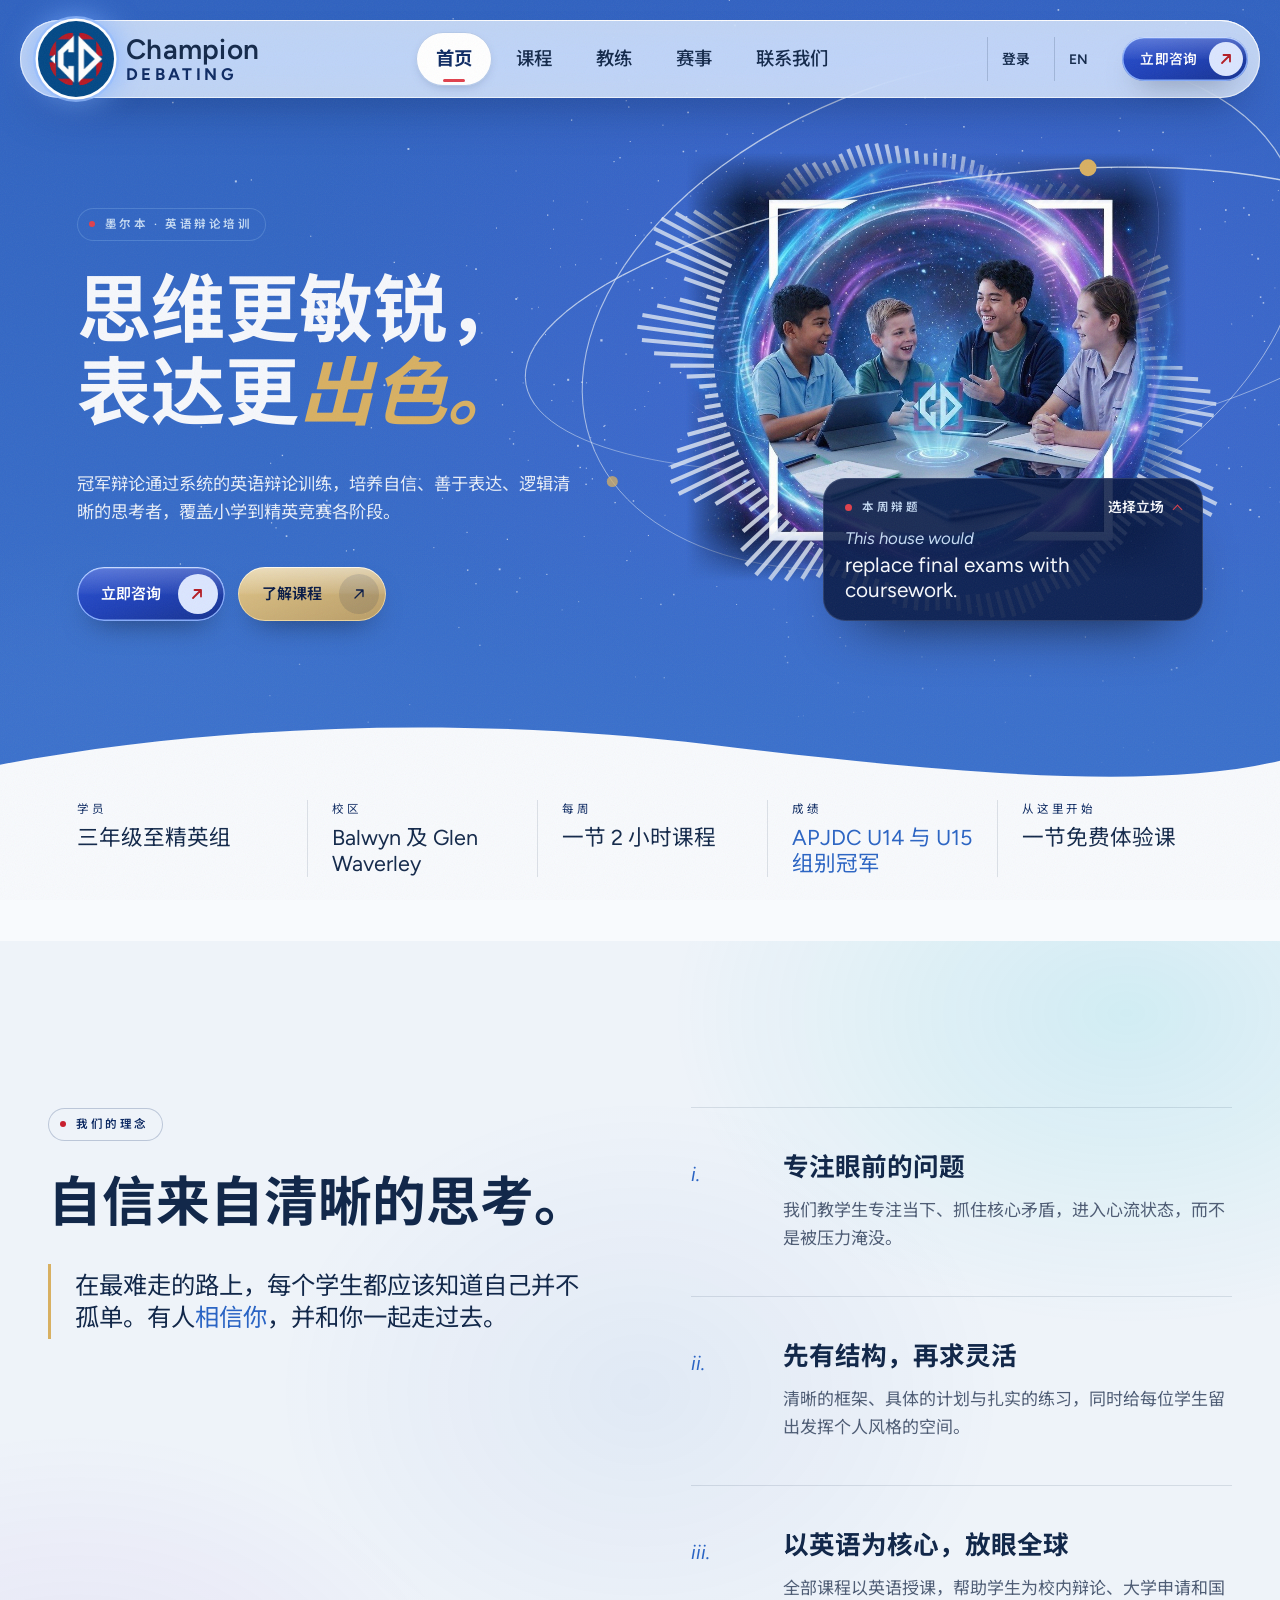
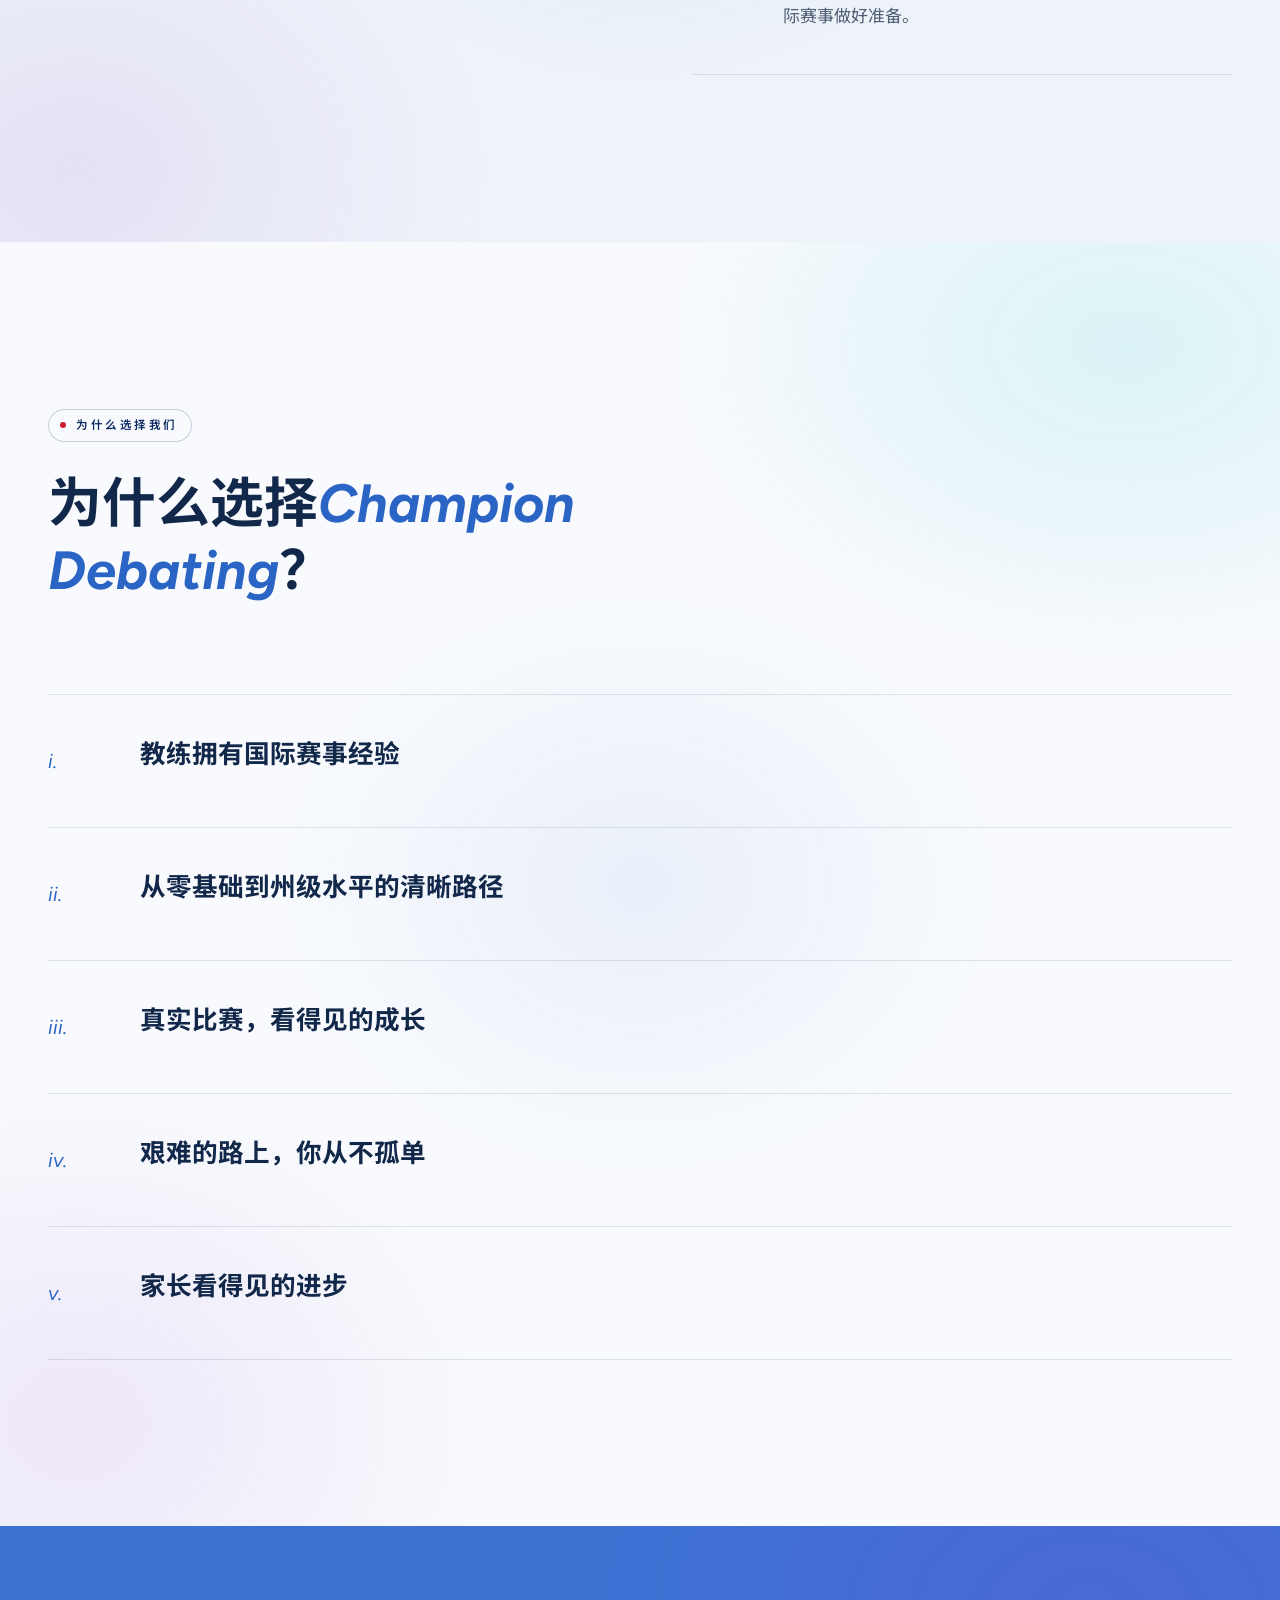
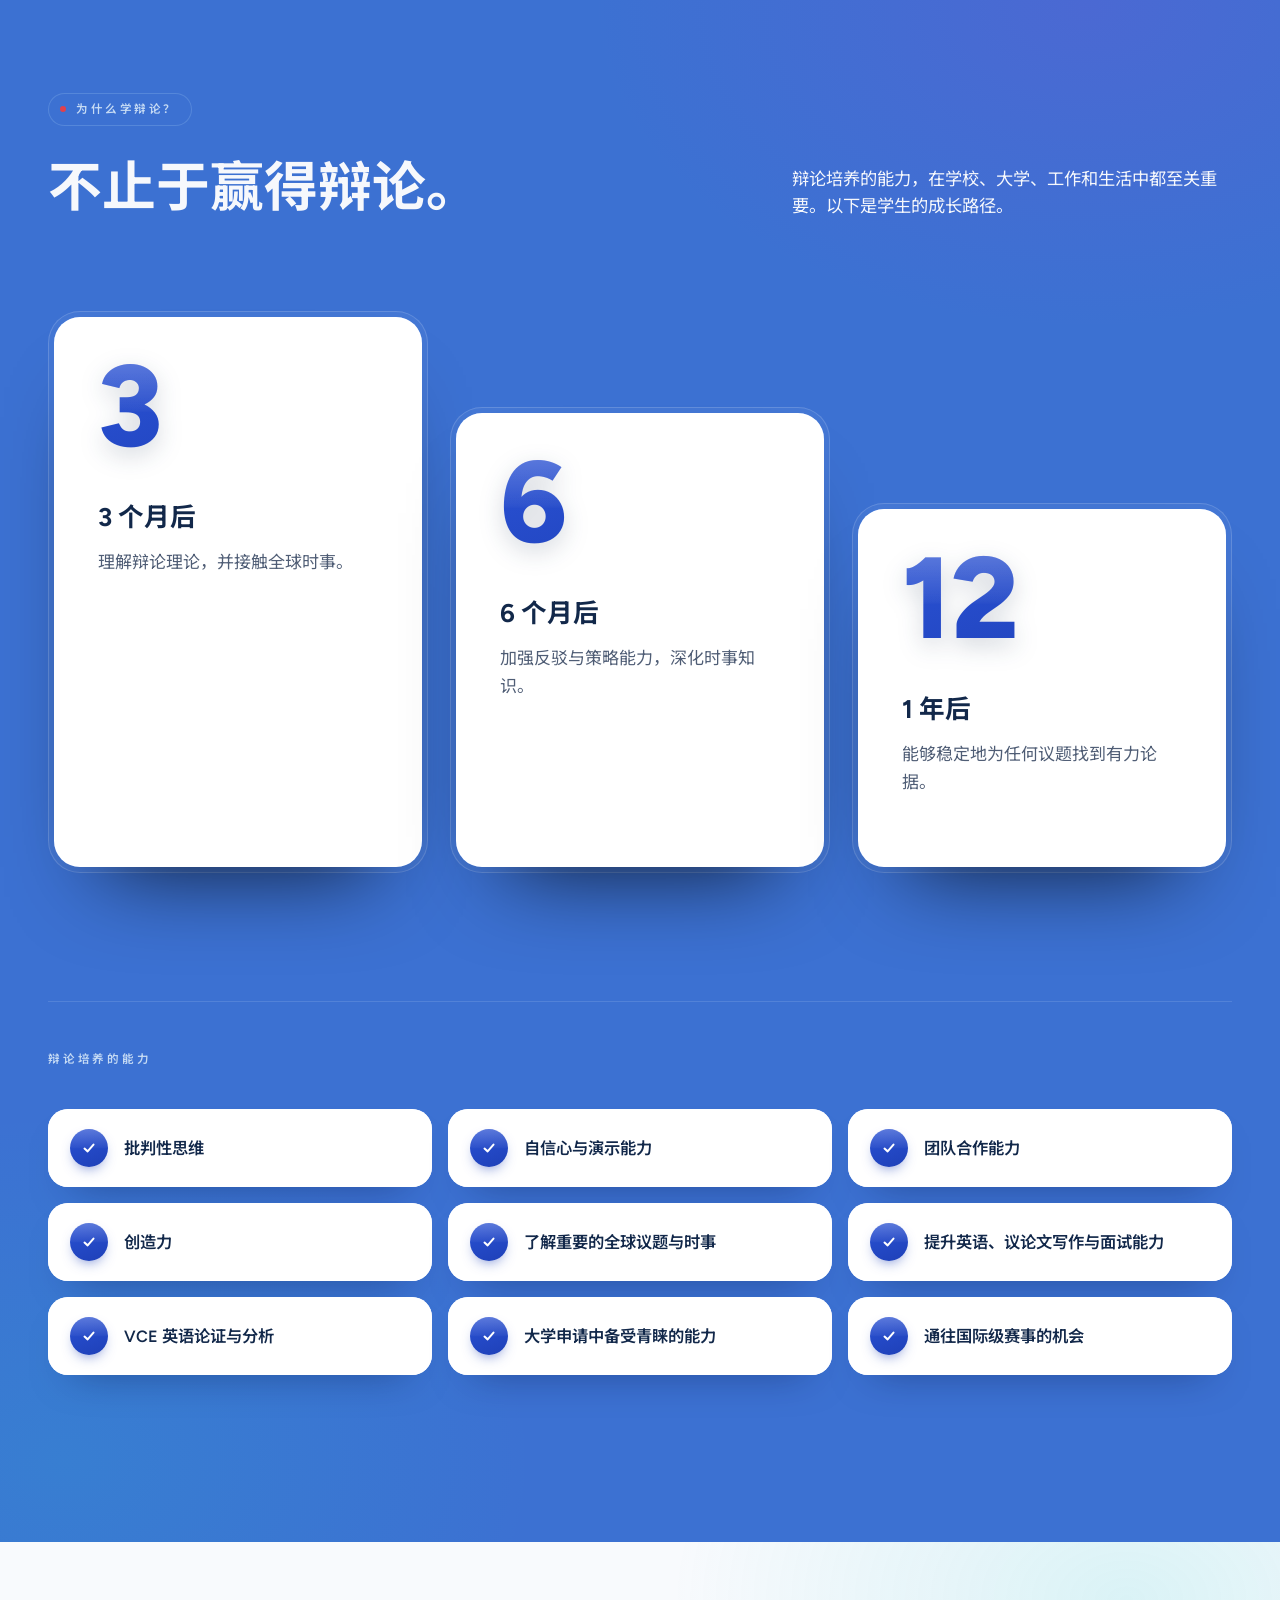
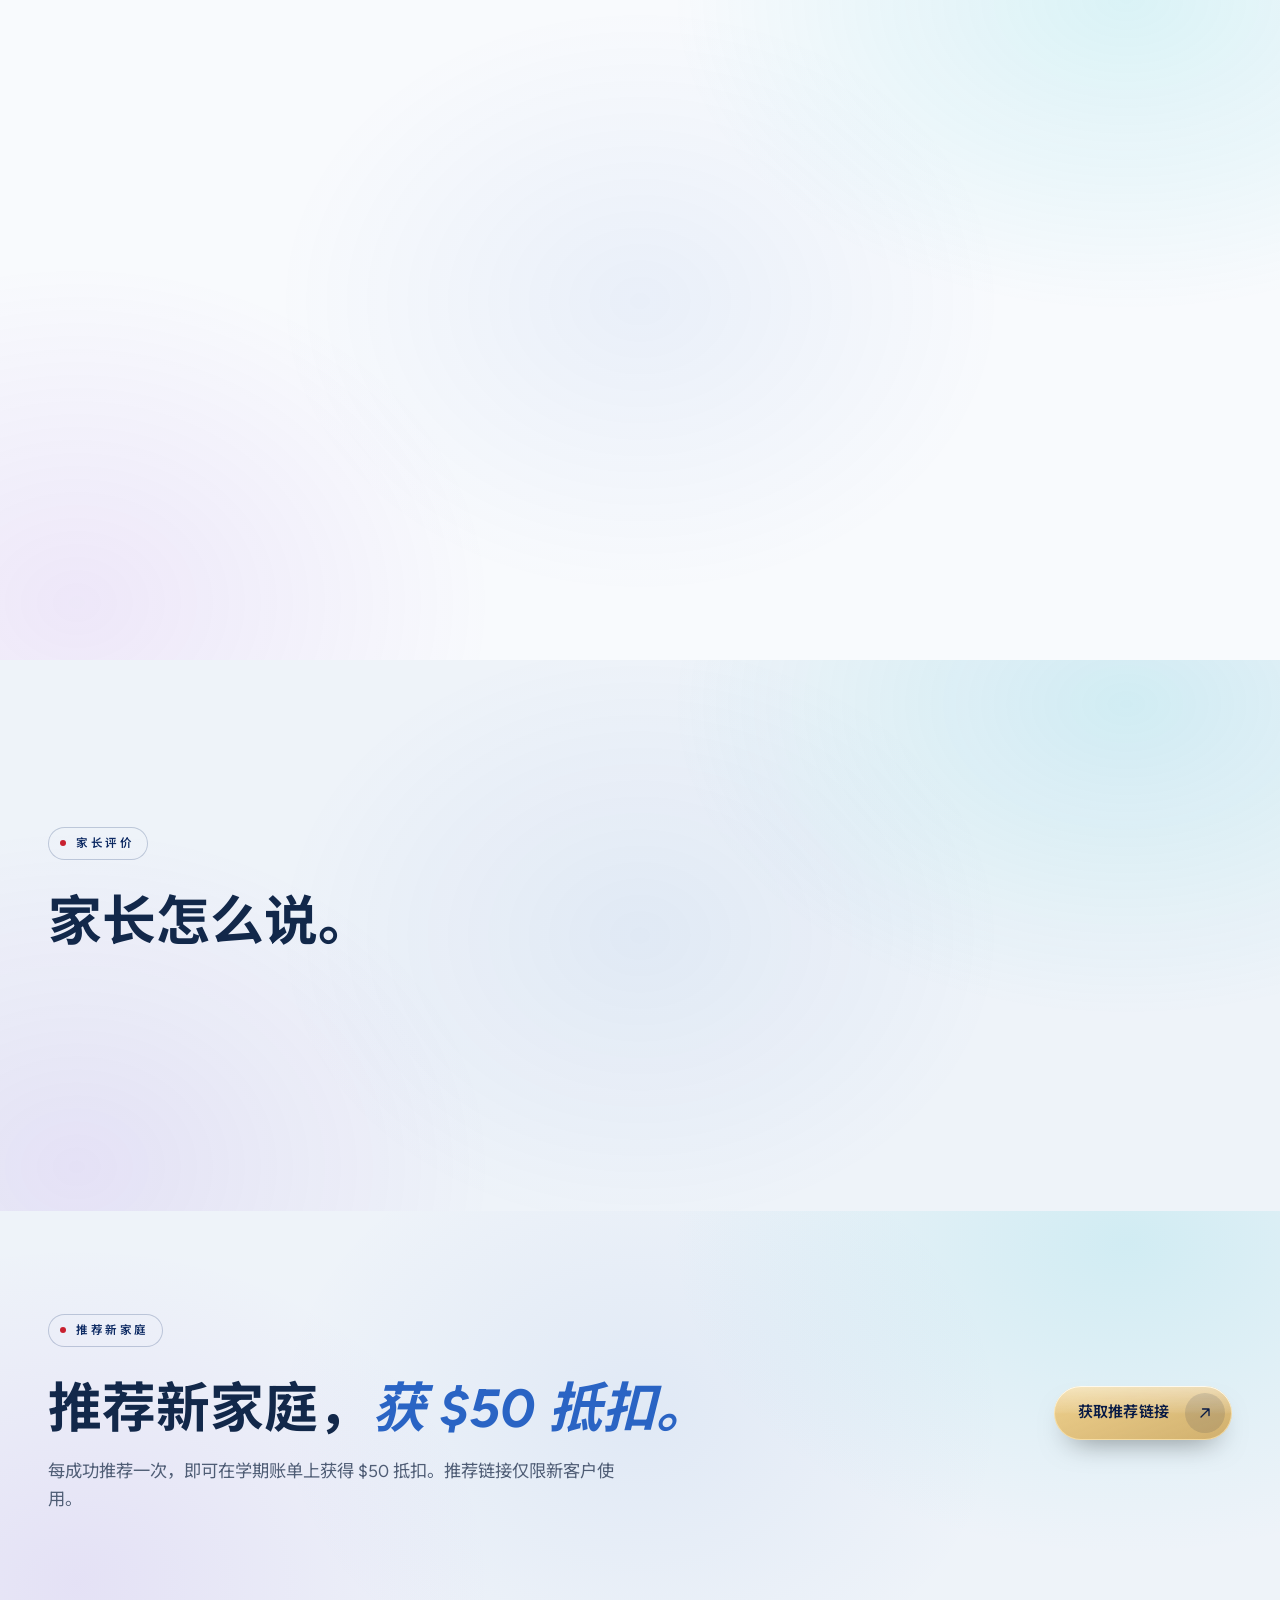
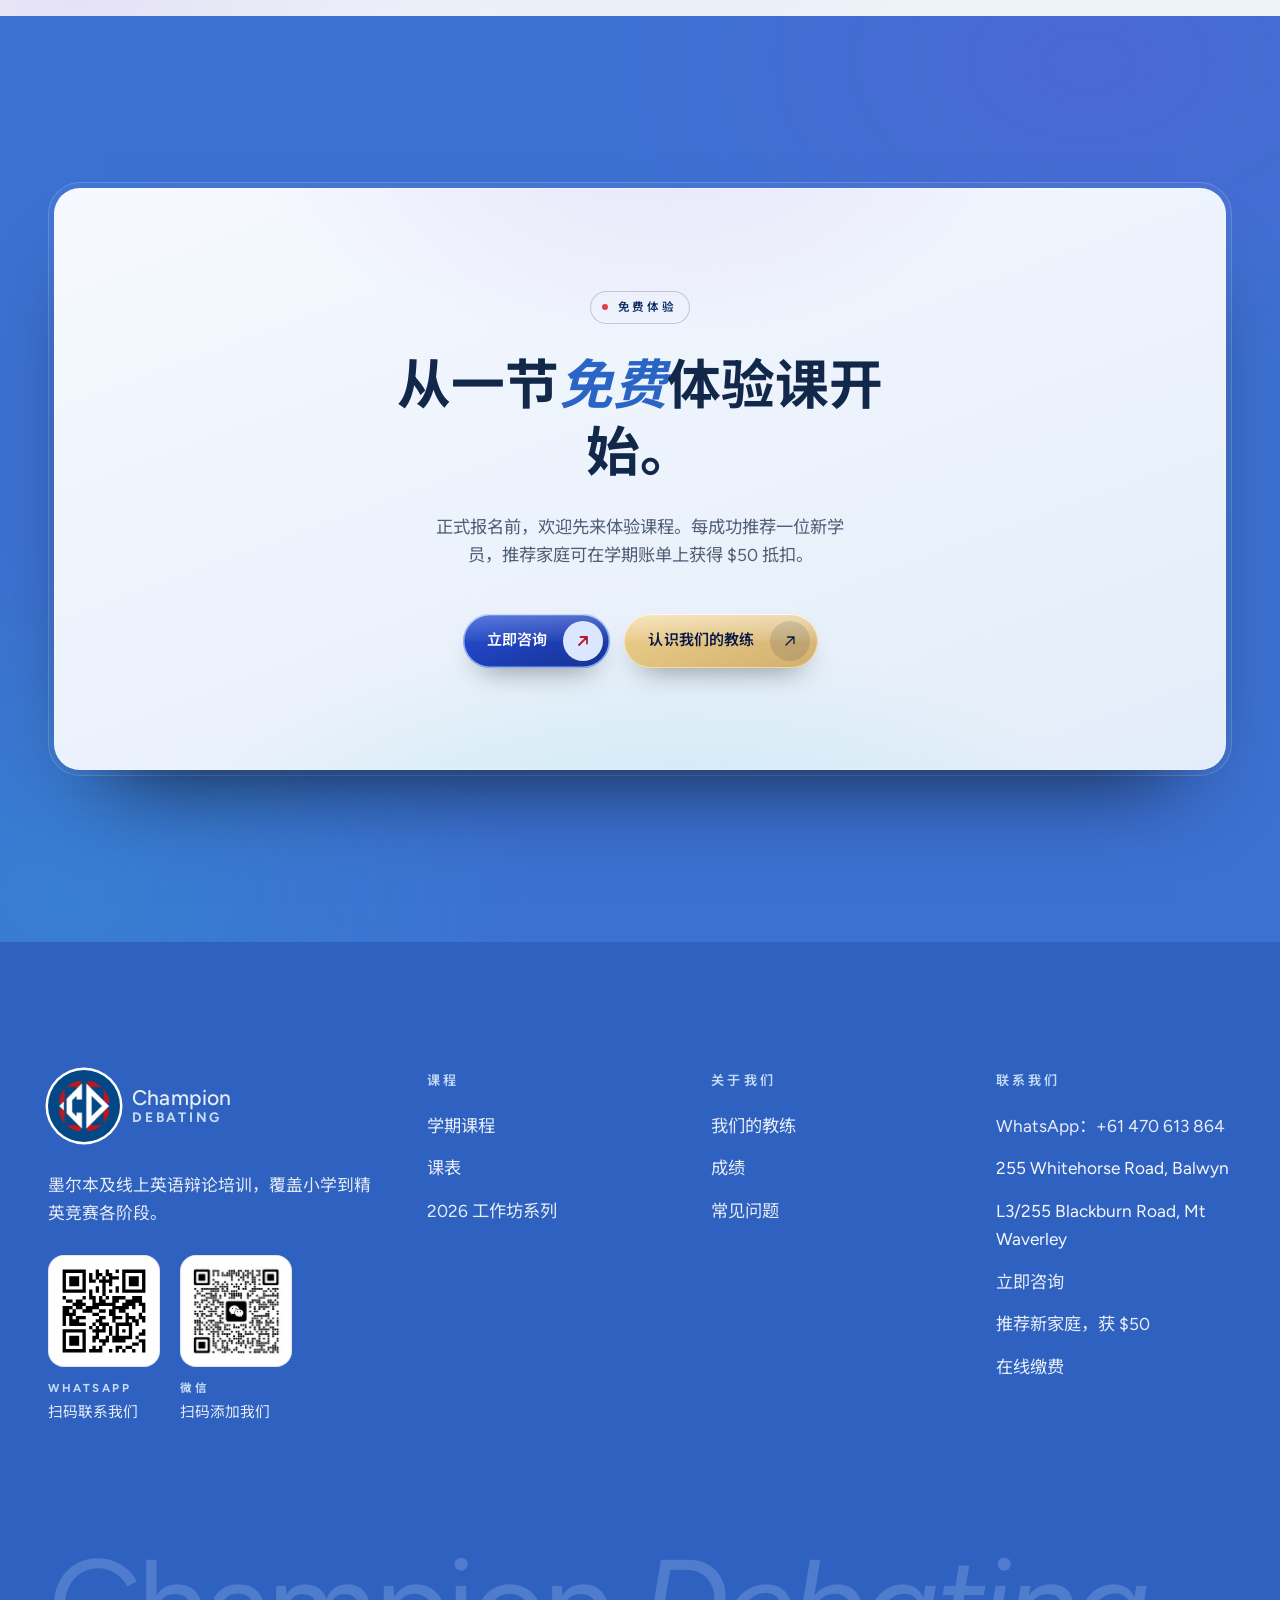
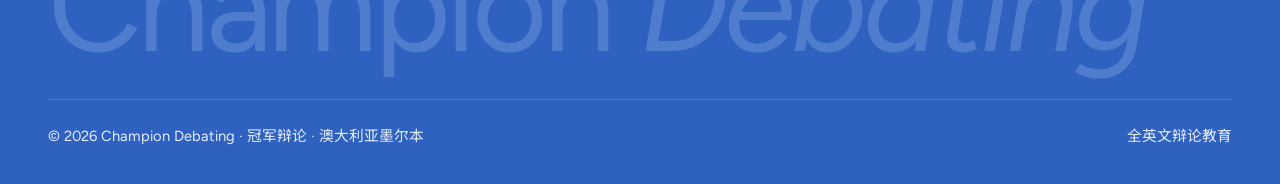
==== commit 094d4fe4: "Point the Chinese pages at webp images too Co-Authored-By: Claude Opus 5.5 <noreply@anthropic.com>" ====
--- a/zh/index.html
+++ b/zh/index.html
@@ -1,440 +1,431 @@
-<!DOCTYPE html>
-<html lang="zh-Hans">
-<head>
-  <meta charset="UTF-8">
-  <meta name="viewport" content="width=device-width, initial-scale=1.0">
-  <title>墨尔本英语辩论课程 | 冠军辩论 Champion Debating</title>
-  <meta name="description" content="墨尔本英语辩论培训，覆盖三年级至精英竞赛。每周在 Balwyn 和 Glen Waverley 上课，欢迎预约免费体验课。">
+<!DOCTYPE html>
+<html lang="zh-Hans">
+<head>
+  <meta charset="UTF-8">
+  <meta name="viewport" content="width=device-width, initial-scale=1.0">
+  <title>墨尔本英语辩论课程 | 冠军辩论 Champion Debating</title>
+  <meta name="description" content="墨尔本英语辩论培训，覆盖三年级至精英竞赛。每周在 Balwyn 和 Glen Waverley 上课，欢迎预约免费体验课。">
   <link rel="canonical" href="https://www.championdebating.com.au/zh/">
   <link rel="alternate" hreflang="en-AU" href="https://www.championdebating.com.au/">
   <link rel="alternate" hreflang="zh-Hans" href="https://www.championdebating.com.au/zh/">
-  <link rel="alternate" hreflang="x-default" href="https://www.championdebating.com.au/">
-
-
-  <meta property="og:type" content="website">
-  <meta property="og:site_name" content="Champion Debating">
-  <meta property="og:locale" content="zh_CN">
-  <meta property="og:title" content="墨尔本英语辩论课程 | 冠军辩论 Champion Debating">
-  <meta property="og:description" content="墨尔本英语辩论培训，覆盖三年级至精英竞赛。每周在 Balwyn 和 Glen Waverley 上课，欢迎预约免费体验课。">
-  <meta property="og:url" content="https://www.championdebating.com.au/zh/">
-  <meta property="og:image" content="https://www.championdebating.com.au/og-image.png">
-  <meta property="og:image:width" content="1200">
-  <meta property="og:image:height" content="630">
-  <meta property="og:image:alt" content="冠军辩论标志及标语：思维更敏锐，表达更出色。">
-  <meta name="twitter:card" content="summary_large_image">
-  <meta name="theme-color" content="#2f62c0">
-  <script>document.documentElement.classList.add('js');</script>
-  <link rel="preconnect" href="https://fonts.googleapis.com">
-  <link rel="preconnect" href="https://fonts.gstatic.com" crossorigin>
+  <link rel="alternate" hreflang="x-default" href="https://www.championdebating.com.au/">+++
+
+
+  <meta property="og:type" content="website">
+  <meta property="og:site_name" content="Champion Debating">
+  <meta property="og:locale" content="zh_CN">
+  <meta property="og:title" content="墨尔本英语辩论课程 | 冠军辩论 Champion Debating">
+  <meta property="og:description" content="墨尔本英语辩论培训，覆盖三年级至精英竞赛。每周在 Balwyn 和 Glen Waverley 上课，欢迎预约免费体验课。">
+  <meta property="og:url" content="https://www.championdebating.com.au/zh/">
+  <meta property="og:image" content="https://www.championdebating.com.au/og-image.png">
+  <meta property="og:image:width" content="1200">
+  <meta property="og:image:height" content="630">
+  <meta property="og:image:alt" content="冠军辩论标志及标语：思维更敏锐，表达更出色。">
+  <meta name="twitter:card" content="summary_large_image">
+  <meta name="theme-color" content="#2f62c0">
+  <script>document.documentElement.classList.add('js');</script>
+  <link rel="preconnect" href="https://fonts.googleapis.com">
+  <link rel="preconnect" href="https://fonts.gstatic.com" crossorigin>
   <link href="https://fonts.googleapis.com/css2?family=Figtree:ital,wght@0,400..800;1,400..800&display=swap" rel="stylesheet">
-  <link href="https://fonts.googleapis.com/css2?family=Noto+Sans+SC:wght@400;500;700&display=swap" rel="stylesheet">
-  <link rel="icon" type="image/png" href="../favicon.png">
-  <link rel="apple-touch-icon" href="../apple-touch-icon.png">
-  <link rel="stylesheet" href="../styles.css?v=94">
-  <script type="application/ld+json">
-  {
-    "@context": "https://schema.org",
-    "@graph": [
-      {
-        "@type": "EducationalOrganization",
-        "@id": "https://www.championdebating.com.au/#organization",
-        "name": "Champion Debating",
-        "alternateName": "冠军辩论",
-        "url": "https://www.championdebating.com.au/",
-        "logo": "https://www.championdebating.com.au/logo-mark.png",
-        "image": "https://www.championdebating.com.au/og-image.png",
-        "description": "English debate coaching from primary school to elite competition, in Melbourne and online.",
-        "telephone": "+61 470 613 864",
-        "address": [
-          {
-            "@type": "PostalAddress",
-            "streetAddress": "255 Whitehorse Road",
-            "addressLocality": "Balwyn",
-            "addressRegion": "VIC",
-            "addressCountry": "AU"
-          },
-          {
-            "@type": "PostalAddress",
-            "streetAddress": "L3/255 Blackburn Road",
-            "addressLocality": "Mount Waverley",
-            "addressRegion": "VIC",
-            "addressCountry": "AU"
-          }
-        ],
-        "areaServed": {
-          "@type": "City",
-          "name": "Melbourne"
-        }
-      },
-      {
-        "@type": "WebSite",
-        "@id": "https://www.championdebating.com.au/#website",
-        "url": "https://www.championdebating.com.au/",
-        "name": "Champion Debating",
-        "publisher": {
-          "@id": "https://www.championdebating.com.au/#organization"
-        },
-        "inLanguage": "en-AU"
-      },
-      {
-        "@type": "WebPage",
-        "@id": "https://www.championdebating.com.au/zh/#webpage",
-        "url": "https://www.championdebating.com.au/zh/",
-        "name": "墨尔本英语辩论课程 | 冠军辩论 Champion Debating",
-        "description": "墨尔本英语辩论培训，覆盖三年级至精英竞赛。每周在 Balwyn 和 Glen Waverley 上课，欢迎预约免费体验课。",
-        "isPartOf": {
-          "@id": "https://www.championdebating.com.au/#website"
-        },
-        "about": {
-          "@id": "https://www.championdebating.com.au/#organization"
-        },
-        "inLanguage": "zh-Hans",
-        "primaryImageOfPage": {
-          "@type": "ImageObject",
-          "url": "https://www.championdebating.com.au/og-image.png"
-        }
-      }
-    ]
-  }
-  </script>
-</head>
-<body>
-  <a class="skip-link" href="#main">跳至正文</a>
-
-  <header>
-    <nav class="nav" aria-label="主导航">
-      <a class="brand" href="index.html" aria-label="冠军辩论首页">
-        <img class="brand__mark" src="../logo-mark.png" alt="" width="40" height="40">
-        <span class="brand__word"><b>Champion</b><span>Debating</span></span>
-      </a>
-      <div class="nav__links">
-        <a href="index.html" aria-current="page">首页</a>
-        <a href="programs.html">课程</a>
-        <a href="coaches.html">教练</a>
-        <a href="competitions.html">赛事</a>
-        <a href="contact.html">联系我们</a>
-      </div>
-      <a class="nav__signin" href="https://champion-debating.acadeasy.com.au/app/sign-in">登录</a>
-      <a class="nav__lang" href="../index.html" lang="en" hreflang="en-AU">EN</a>
-      <a class="btn btn--primary btn--sm" href="contact.html#book">立即咨询
-        <span class="btn__icon"><svg viewBox="0 0 16 16" fill="none" stroke="currentColor" stroke-width="1.3" stroke-linecap="round" stroke-linejoin="round" aria-hidden="true"><path d="M4 12 12 4M5.5 4H12v6.5"/></svg></span>
-      </a>
-      <button class="nav__toggle" type="button" aria-expanded="false" aria-controls="menu" aria-label="打开菜单"><span></span><span></span></button>
-    </nav>
-    <div class="menu" id="menu">
-      <div class="menu__links">
-        <a href="index.html" aria-current="page"><span style="--i:0">首页</span></a>
-        <a href="programs.html"><span style="--i:1">课程</span></a>
-        <a href="coaches.html"><span style="--i:2">教练</span></a>
-        <a href="competitions.html"><span style="--i:3">赛事</span></a>
-        <a href="contact.html"><span style="--i:4">联系我们</span></a>
-      </div>
-      <div class="menu__foot">
-        <a class="menu__lang" href="https://champion-debating.acadeasy.com.au/app/sign-in">登录</a>
-        <a class="menu__lang" href="../index.html" lang="en" hreflang="en-AU">EN</a>
-        <a class="btn btn--primary" href="contact.html#book">立即咨询
-          <span class="btn__icon"><svg viewBox="0 0 16 16" fill="none" stroke="currentColor" stroke-width="1.3" stroke-linecap="round" stroke-linejoin="round" aria-hidden="true"><path d="M4 12 12 4M5.5 4H12v6.5"/></svg></span>
-        </a>
-      </div>
-    </div>
-  </header>
-
-  <a class="book-bar btn btn--primary" href="contact.html#book">立即咨询
-    <span class="btn__icon"><svg viewBox="0 0 16 16" fill="none" stroke="currentColor" stroke-width="1.3" stroke-linecap="round" stroke-linejoin="round" aria-hidden="true"><path d="M4 12 12 4M5.5 4H12v6.5"/></svg></span>
-  </a>
-
-  <main id="main">
-    <section class="hero hero--photo on-dark" aria-labelledby="page-title">
-      <canvas class="hero__canvas" data-scene="voice" data-photo="../hero-students.jpg" aria-hidden="true"></canvas>
-      <div class="hero__fade"></div>
-      <div class="container hero__content">
-        <div class="hero__layout">
-        <div class="hero__main">
-        <h1 class="eyebrow" id="page-title">墨尔本 · 英语辩论培训</h1>
-        <p class="display hero__title">
-          <span class="line"><span style="--i:0">思维更敏锐，</span></span>
-          <span class="line"><span style="--i:1">表达更<em>出色。</em></span></span>
-        </p>
-        <p class="lede hero__lede">冠军辩论通过系统的英语辩论训练，培养自信、善于表达、逻辑清晰的思考者，覆盖小学到精英竞赛各阶段。</p>
-        <div class="btn-row">
-          <a class="btn btn--primary" href="contact.html#book">立即咨询
-            <span class="btn__icon"><svg viewBox="0 0 16 16" fill="none" stroke="currentColor" stroke-width="1.3" stroke-linecap="round" stroke-linejoin="round" aria-hidden="true"><path d="M4 12 12 4M5.5 4H12v6.5"/></svg></span>
-          </a>
-          <a class="btn btn--gold" href="programs.html">了解课程
-            <span class="btn__icon"><svg viewBox="0 0 16 16" fill="none" stroke="currentColor" stroke-width="1.3" stroke-linecap="round" stroke-linejoin="round" aria-hidden="true"><path d="M4 12 12 4M5.5 4H12v6.5"/></svg></span>
-          </a>
-        </div>
-        </div>
-        </div>
-        <div class="hero__motion">
-          <aside class="motion" aria-labelledby="motion-label" data-motion>
-            <details class="motion__details">
-            <summary class="motion__summary">
-              <span class="motion__head">
-                <span class="motion__label" id="motion-label">本周辩题</span>
-                <span class="motion__toggle"><span class="motion__toggle-open">选择立场</span><span class="motion__toggle-close">收起</span></span>
-              </span>
-              <span class="motion__text"><span>This house would</span> ban homework in primary schools.</span>
-            </summary>
-            <div class="motion__body">
-            <p class="motion__ask" id="motion-ask">你会选择哪一方？</p>
-            <div class="motion__sides" role="group" aria-labelledby="motion-ask">
-              <button class="motion__side" type="button" data-side="for" aria-pressed="false">正方</button>
-              <button class="motion__side" type="button" data-side="against" aria-pressed="false">反方</button>
-            </div>
-            <div class="motion__result" aria-live="polite">
-              <div data-argument="for" hidden>
-                <p class="motion__argument">“Young children have few free hours. Every one spent on worksheets is an hour not spent playing, reading for fun or sleeping, and those build learning too.”</p>
-                <p class="motion__tip"><span>教练提示</span>Lead with what children lose, not with what homework fails to give.</p>
-              </div>
-              <div data-argument="against" hidden>
-                <p class="motion__argument">“Homework teaches habits that class time can’t: planning, working alone and asking for help. Ban it, and children first meet those skills in high school, when the stakes are higher.”</p>
-                <p class="motion__tip"><span>教练提示</span>Don’t defend all homework. Defend the right kind: short, purposeful and age-appropriate.</p>
-              </div>
-              <div class="motion__next" hidden>
-                <button class="motion__switch" type="button" data-switch>现在试试站在另一方</button>
-                <a class="text-link" href="contact.html#book">在免费体验课中试试
-                  <svg viewBox="0 0 16 16" fill="none" stroke="currentColor" stroke-width="1.3" stroke-linecap="round" stroke-linejoin="round" aria-hidden="true"><path d="M4 12 12 4M5.5 4H12v6.5"/></svg>
-                </a>
-              </div>
-            </div>
-            </div>
-            </details>
-          </aside>
-        </div>
-      </div>
-      <svg class="hero__wave" viewBox="0 0 1440 90" preserveAspectRatio="none" aria-hidden="true"><path d="M0 62C240 22 520 12 800 42s500 46 640 16V90H0Z"/></svg>
-    </section>
-
-    <section class="facts-strip" aria-label="概览">
-      <div class="container">
-        <dl class="hero__meta">
-          <div><dt>学员</dt><dd>三年级至精英组</dd></div>
-          <div><dt>校区</dt><dd>Balwyn 及 Glen Waverley</dd></div>
-          <div><dt>每周</dt><dd>一节 2 小时课程</dd></div>
-          <div><dt>成绩</dt><dd class="hero__proof">APJDC U14 与 U15 组别冠军</dd></div>
-          <div><dt>从这里开始</dt><dd>一节免费体验课</dd></div>
-        </dl>
-      </div>
-    </section>
-
-    <section class="section section--cream" aria-labelledby="philosophy-title">
-      <div class="container split">
-        <div class="split__sticky" data-reveal>
-          <span class="eyebrow">我们的理念</span>
-          <h2 class="h2" id="philosophy-title">自信来自清晰的思考。</h2>
-          <blockquote class="philosophy-quote">在最难走的路上，每个学生都应该知道自己并不孤单。有人<em>相信你</em>，并和你一起走过去。</blockquote>
-        </div>
-        <ol class="principles">
-          <li data-reveal>
-            <span class="principles__num">i.</span>
-            <div>
-              <h3 class="h3">专注眼前的问题</h3>
-              <p>我们教学生专注当下、抓住核心矛盾，进入心流状态，而不是被压力淹没。</p>
-            </div>
-          </li>
-          <li data-reveal style="--d:80ms">
-            <span class="principles__num">ii.</span>
-            <div>
-              <h3 class="h3">先有结构，再求灵活</h3>
-              <p>清晰的框架、具体的计划与扎实的练习，同时给每位学生留出发挥个人风格的空间。</p>
-            </div>
-          </li>
-          <li data-reveal style="--d:160ms">
-            <span class="principles__num">iii.</span>
-            <div>
-              <h3 class="h3">以英语为核心，放眼全球</h3>
-              <p>全部课程以英语授课，帮助学生为校内辩论、大学申请和国际赛事做好准备。</p>
-            </div>
-          </li>
-        </ol>
-      </div>
-    </section>
-
-    <section class="section section--paper" aria-labelledby="why-us-title">
-      <div class="container">
-        <div class="section-head">
-          <div data-reveal>
-            <span class="eyebrow">为什么选择我们</span>
-            <h2 class="h2" id="why-us-title">为什么选择<em>Champion Debating</em>？</h2>
-          </div>
-        </div>
-        <ol class="principles">
-          <li data-reveal><span class="principles__num">i.</span><div><h3 class="h3">教练拥有国际赛事经验</h3></div></li>
-          <li data-reveal style="--d:80ms"><span class="principles__num">ii.</span><div><h3 class="h3">从零基础到州级水平的清晰路径</h3></div></li>
-          <li data-reveal style="--d:160ms"><span class="principles__num">iii.</span><div><h3 class="h3">真实比赛，看得见的成长</h3></div></li>
-          <li data-reveal style="--d:240ms"><span class="principles__num">iv.</span><div><h3 class="h3">艰难的路上，你从不孤单</h3></div></li>
-          <li data-reveal style="--d:320ms"><span class="principles__num">v.</span><div><h3 class="h3">家长看得见的进步</h3></div></li>
-        </ol>
-      </div>
-    </section>
-
-    <section class="section section--dark on-dark" aria-labelledby="why-title">
-      <div class="container">
-        <div class="section-head">
-          <div data-reveal>
-            <span class="eyebrow">为什么学辩论？</span>
-            <h2 class="h2" id="why-title">不止于赢得辩论。</h2>
-          </div>
-          <p class="lede" data-reveal style="--d:120ms">辩论培养的能力，在学校、大学、工作和生活中都至关重要。以下是学生的成长路径。</p>
-        </div>
-        <div class="stages">
-          <article class="bezel stage" data-reveal="tilt">
-            <div class="bezel__core">
-              <div class="stage__numeral" aria-hidden="true">3</div>
-              <h3 class="h3">3 个月后</h3>
-              <p>理解辩论理论，并接触全球时事。</p>
-            </div>
-          </article>
-          <article class="bezel stage" data-reveal="tilt" style="--d:140ms">
-            <div class="bezel__core">
-              <div class="stage__numeral" aria-hidden="true">6</div>
-              <h3 class="h3">6 个月后</h3>
-              <p>加强反驳与策略能力，深化时事知识。</p>
-            </div>
-          </article>
-          <article class="bezel stage" data-reveal="tilt" style="--d:280ms">
-            <div class="bezel__core">
-              <div class="stage__numeral" aria-hidden="true">12</div>
-              <h3 class="h3">1 年后</h3>
-              <p>能够稳定地为任何议题找到有力论据。</p>
-            </div>
-          </article>
-        </div>
-        <div class="skills" data-reveal>
-          <p class="skills__title">辩论培养的能力</p>
-          <ul class="skills__list">
-            <li>批判性思维</li><li>自信心与演示能力</li><li>团队合作能力</li><li>创造力</li>
-            <li>了解重要的全球议题与时事</li><li>提升英语、议论文写作与面试能力</li>
-            <li>VCE 英语论证与分析</li><li>大学申请中备受青睐的能力</li><li>通往国际级赛事的机会</li>
-          </ul>
-        </div>
-      </div>
-    </section>
-
-    <section class="section section--paper" aria-labelledby="results-title">
-      <div class="container">
-        <div class="section-head">
-          <div data-reveal>
-            <span class="eyebrow">成绩</span>
-            <h2 class="h2" id="results-title">赛场上的实力见证。</h2>
-          </div>
-          <p class="lede" data-reveal style="--d:120ms">我们的学生与来自亚太乃至全球的强队同场竞技。</p>
-        </div>
-        <div class="stats stats--light">
-          <div class="stat" data-reveal><div class="stat__num"><span>2</span></div><p class="stat__label">APJDC U14 与 U15 组别冠军</p></div>
-          <div class="stat" data-reveal style="--d:100ms"><div class="stat__num"><span>13</span></div><p class="stat__label">APJDC 参赛队伍，由 6 支增长而来</p></div>
-          <div class="stat" data-reveal style="--d:200ms"><div class="stat__num"><span>70</span></div><p class="stat__label">支队伍参加的 U15 组别中夺冠，并获总最佳辩手</p></div>
-          <div class="stat" data-reveal style="--d:300ms"><div class="stat__num"><span>3</span><sup>+</sup></div><p class="stat__label">墨尔本校区</p></div>
-        </div>
-      </div>
-    </section>
-
-    <section class="section section--cream" aria-labelledby="reviews-title">
-      <div class="container">
-        <div class="section-head">
-          <div data-reveal>
-            <span class="eyebrow">家长评价</span>
-            <h2 class="h2" id="reviews-title">家长怎么说。</h2>
-          </div>
-        </div>
-        <acadeasy-reviews border-color="#f94e4e" title="Family reviews"></acadeasy-reviews>
-      </div>
-    </section>
-
-    <section class="section section--cream refer-band" aria-labelledby="refer-title">
-      <div class="container refer-band__inner" data-reveal>
-        <div>
-          <span class="eyebrow">推荐新家庭</span>
-          <h2 class="h2" id="refer-title">推荐新家庭，<em>获 $50 抵扣。</em></h2>
-          <p class="lede">每成功推荐一次，即可在学期账单上获得 $50 抵扣。推荐链接仅限新客户使用。</p>
-        </div>
-        <a class="btn btn--gold" href="refer.html">获取推荐链接
-          <span class="btn__icon"><svg viewBox="0 0 16 16" fill="none" stroke="currentColor" stroke-width="1.3" stroke-linecap="round" stroke-linejoin="round" aria-hidden="true"><path d="M4 12 12 4M5.5 4H12v6.5"/></svg></span>
-        </a>
-      </div>
-    </section>
-
-    <section class="section section--dark on-dark" aria-labelledby="cta-title">
-      <div class="container">
-        <div class="bezel cta" data-reveal>
-          <div class="bezel__core">
-            <span class="eyebrow">免费体验</span>
-            <h2 class="h2" id="cta-title">从一节<em>免费</em>体验课开始。</h2>
-            <p class="lede">正式报名前，欢迎先来体验课程。每成功推荐一位新学员，推荐家庭可在学期账单上获得 $50 抵扣。</p>
-            <div class="btn-row">
-              <a class="btn btn--primary" href="contact.html#book">立即咨询
-            <span class="btn__icon"><svg viewBox="0 0 16 16" fill="none" stroke="currentColor" stroke-width="1.3" stroke-linecap="round" stroke-linejoin="round" aria-hidden="true"><path d="M4 12 12 4M5.5 4H12v6.5"/></svg></span>
-          </a>
-              <a class="btn btn--gold" href="coaches.html">认识我们的教练
-            <span class="btn__icon"><svg viewBox="0 0 16 16" fill="none" stroke="currentColor" stroke-width="1.3" stroke-linecap="round" stroke-linejoin="round" aria-hidden="true"><path d="M4 12 12 4M5.5 4H12v6.5"/></svg></span>
-          </a>
-            </div>
-          </div>
-        </div>
-      </div>
-    </section>
-  </main>
-
-  <footer class="footer">
-    <div class="container">
-      <div class="footer__grid">
-        <div>
-          <a class="brand" href="index.html" aria-label="冠军辩论首页">
-            <img class="brand__mark" src="../logo-mark.png" alt="" width="40" height="40">
-            <span class="brand__word"><b>Champion</b><span>Debating</span></span>
-          </a>
-          <p class="footer__blurb">墨尔本及线上英语辩论培训，覆盖小学到精英竞赛各阶段。</p>
-          <div class="qr-codes">
-            <figure class="qr">
-              <a href="https://wa.me/61470613864"><img src="../qr-whatsapp.svg?v=2" alt="扫描二维码，通过 WhatsApp 联系冠军辩论" width="112" height="112" loading="lazy"></a>
-              <figcaption><b>WhatsApp</b>扫码联系我们</figcaption>
-            </figure>
-            <figure class="qr">
-              <img src="../qr-wechat.png" alt="扫描二维码，添加冠军辩论微信" width="112" height="112" loading="lazy">
-              <figcaption><b>微信</b>扫码添加我们</figcaption>
-            </figure>
-          </div>
-        </div>
-        <div>
-          <h2>课程</h2>
-          <ul>
-            <li><a href="programs.html#programs">学期课程</a></li>
-            <li><a href="programs.html#timetable">课表</a></li>
-            <li><a href="competitions.html#workshops">2026 工作坊系列</a></li>
-          </ul>
-        </div>
-        <div>
-          <h2>关于我们</h2>
-          <ul>
-            <li><a href="coaches.html">我们的教练</a></li>
-            <li><a href="competitions.html#results">成绩</a></li>
-            <li><a href="programs.html#faq">常见问题</a></li>
-          </ul>
-        </div>
-        <div>
-          <h2>联系我们</h2>
-          <ul>
-            <li><a href="https://wa.me/61470613864">WhatsApp：+61 470 613 864</a></li>
-            <li>255 Whitehorse Road, Balwyn</li>
-            <li>L3/255 Blackburn Road, Mt Waverley</li>
-            <li><a href="contact.html#book">立即咨询</a></li>
-            <li><a href="refer.html">推荐新家庭，获 $50</a></li>
-            <li><a href="pay.html">在线缴费</a></li>
-          </ul>
-        </div>
-      </div>
-      <p class="footer__word" aria-hidden="true">Champion <em>Debating</em></p>
-      <div class="footer__legal">
-        <p>© <span data-year>2026</span> Champion Debating · <span lang="zh-Hans">冠军辩论</span> · 澳大利亚墨尔本</p>
-        <p>全英文辩论教育</p>
-      </div>
-    </div>
-  </footer>
-
-  <script src="../scene.js?v=43" defer></script>
-  <script src="../motions-of-the-week.js?v=1" defer></script>
-  <script src="https://champion-debating.acadeasy.com.au/embed.js" async></script>
-  <script src="../main.js?v=16" defer></script>
-</body>
-</html>
+  <link href="https://fonts.googleapis.com/css2?family=Noto+Sans+SC:wght@400;500;700&display=swap" rel="stylesheet">
+  <link rel="icon" type="image/png" href="../favicon.png">
+  <link rel="apple-touch-icon" href="../apple-touch-icon.png">
+  <link rel="stylesheet" href="../styles.css?v=94">
+  <script type="application/ld+json">
+  {
+    "@context": "https://schema.org",
+    "@graph": [
+      {
+        "@type": "EducationalOrganization",
+        "@id": "https://www.championdebating.com.au/#organization",
+        "name": "Champion Debating",
+        "alternateName": "冠军辩论",
+        "url": "https://www.championdebating.com.au/",
+        "logo": "https://www.championdebating.com.au/logo-mark.png",
+        "image": "https://www.championdebating.com.au/og-image.png",
+        "description": "English debate coaching from primary school to elite competition, in Melbourne and online.",
+        "telephone": "+61 470 613 864",
+        "address": [
+          { "@type": "PostalAddress", "streetAddress": "255 Whitehorse Road", "addressLocality": "Balwyn", "addressRegion": "VIC", "addressCountry": "AU" },
+          { "@type": "PostalAddress", "streetAddress": "L3/255 Blackburn Road", "addressLocality": "Mount Waverley", "addressRegion": "VIC", "addressCountry": "AU" }
+        ],
+        "areaServed": {
+          "@type": "City",
+          "name": "Melbourne"
+        }
+      },
+      {
+        "@type": "WebSite",
+        "@id": "https://www.championdebating.com.au/#website",
+        "url": "https://www.championdebating.com.au/",
+        "name": "Champion Debating",
+        "publisher": {
+          "@id": "https://www.championdebating.com.au/#organization"
+        },
+        "inLanguage": "en-AU"
+      },
+      {
+        "@type": "WebPage",
+        "@id": "https://www.championdebating.com.au/#webpage",
+        "url": "https://www.championdebating.com.au/",
+        "name": "English Debating Classes in Melbourne | Champion Debating",
+        "description": "English debate coaching in Melbourne from Year 3 to elite competition, with weekly classes in Balwyn and Glen Waverley. Book a free trial.",
+        "isPartOf": {
+          "@id": "https://www.championdebating.com.au/#website"
+        },
+        "about": {
+          "@id": "https://www.championdebating.com.au/#organization"
+        },
+        "inLanguage": "en-AU",
+        "primaryImageOfPage": {
+          "@type": "ImageObject",
+          "url": "https://www.championdebating.com.au/og-image.png"
+        }
+      }
+    ]
+  }
+  </script>
+</head>
+<body>
+  <a class="skip-link" href="#main">跳至正文</a>
+
+  <header>
+    <nav class="nav" aria-label="主导航">
+      <a class="brand" href="index.html" aria-label="冠军辩论首页">
+        <img class="brand__mark" src="../logo-mark.png" alt="" width="40" height="40">
+        <span class="brand__word"><b>Champion</b><span>Debating</span></span>
+      </a>
+      <div class="nav__links">
+        <a href="index.html" aria-current="page">首页</a>
+        <a href="programs.html">课程</a>
+        <a href="coaches.html">教练</a>
+        <a href="competitions.html">赛事</a>
+        <a href="contact.html">联系我们</a>
+      </div>
+      <a class="nav__signin" href="https://champion-debating.acadeasy.com.au/app/sign-in">登录</a>
+      <a class="nav__lang" href="../index.html" lang="en" hreflang="en-AU">EN</a>
+      <a class="btn btn--primary btn--sm" href="contact.html#book">立即咨询
+        <span class="btn__icon"><svg viewBox="0 0 16 16" fill="none" stroke="currentColor" stroke-width="1.3" stroke-linecap="round" stroke-linejoin="round" aria-hidden="true"><path d="M4 12 12 4M5.5 4H12v6.5"/></svg></span>
+      </a>
+      <button class="nav__toggle" type="button" aria-expanded="false" aria-controls="menu" aria-label="打开菜单"><span></span><span></span></button>
+    </nav>
+    <div class="menu" id="menu">
+      <div class="menu__links">
+        <a href="index.html" aria-current="page"><span style="--i:0">首页</span></a>
+        <a href="programs.html"><span style="--i:1">课程</span></a>
+        <a href="coaches.html"><span style="--i:2">教练</span></a>
+        <a href="competitions.html"><span style="--i:3">赛事</span></a>
+        <a href="contact.html"><span style="--i:4">联系我们</span></a>
+      </div>
+      <div class="menu__foot">
+        <a class="menu__lang" href="https://champion-debating.acadeasy.com.au/app/sign-in">登录</a>
+        <a class="menu__lang" href="../index.html" lang="en" hreflang="en-AU">EN</a>
+        <a class="btn btn--primary" href="contact.html#book">立即咨询
+          <span class="btn__icon"><svg viewBox="0 0 16 16" fill="none" stroke="currentColor" stroke-width="1.3" stroke-linecap="round" stroke-linejoin="round" aria-hidden="true"><path d="M4 12 12 4M5.5 4H12v6.5"/></svg></span>
+        </a>
+      </div>
+    </div>
+  </header>
+
+  <a class="book-bar btn btn--primary" href="contact.html#book">立即咨询
+    <span class="btn__icon"><svg viewBox="0 0 16 16" fill="none" stroke="currentColor" stroke-width="1.3" stroke-linecap="round" stroke-linejoin="round" aria-hidden="true"><path d="M4 12 12 4M5.5 4H12v6.5"/></svg></span>
+  </a>
+
+  <main id="main">
+    <section class="hero hero--photo on-dark" aria-labelledby="page-title">
+      <canvas class="hero__canvas" data-scene="voice" data-photo="../hero-students.jpg" aria-hidden="true"></canvas>
+      <div class="hero__fade"></div>
+      <div class="container hero__content">
+        <div class="hero__layout">
+        <div class="hero__main">
+        <h1 class="eyebrow" id="page-title">墨尔本 · 英语辩论培训</h1>
+        <p class="display hero__title">
+          <span class="line"><span style="--i:0">思维更敏锐，</span></span>
+          <span class="line"><span style="--i:1">表达更<em>出色。</em></span></span>
+        </p>
+        <p class="lede hero__lede">冠军辩论通过系统的英语辩论训练，培养自信、善于表达、逻辑清晰的思考者，覆盖小学到精英竞赛各阶段。</p>
+        <div class="btn-row">
+          <a class="btn btn--primary" href="contact.html#book">立即咨询
+            <span class="btn__icon"><svg viewBox="0 0 16 16" fill="none" stroke="currentColor" stroke-width="1.3" stroke-linecap="round" stroke-linejoin="round" aria-hidden="true"><path d="M4 12 12 4M5.5 4H12v6.5"/></svg></span>
+          </a>
+          <a class="btn btn--gold" href="programs.html">了解课程
+            <span class="btn__icon"><svg viewBox="0 0 16 16" fill="none" stroke="currentColor" stroke-width="1.3" stroke-linecap="round" stroke-linejoin="round" aria-hidden="true"><path d="M4 12 12 4M5.5 4H12v6.5"/></svg></span>
+          </a>
+        </div>
+        </div>
+        </div>
+        <div class="hero__motion">
+          <aside class="motion" aria-labelledby="motion-label" data-motion>
+            <details class="motion__details">
+            <summary class="motion__summary">
+              <span class="motion__head">
+                <span class="motion__label" id="motion-label">本周辩题</span>
+                <span class="motion__toggle"><span class="motion__toggle-open">选择立场</span><span class="motion__toggle-close">收起</span></span>
+              </span>
+              <span class="motion__text"><span>This house would</span> ban homework in primary schools.</span>
+            </summary>
+            <div class="motion__body">
+            <p class="motion__ask" id="motion-ask">你会选择哪一方？</p>
+            <div class="motion__sides" role="group" aria-labelledby="motion-ask">
+              <button class="motion__side" type="button" data-side="for" aria-pressed="false">正方</button>
+              <button class="motion__side" type="button" data-side="against" aria-pressed="false">反方</button>
+            </div>
+            <div class="motion__result" aria-live="polite">
+              <div data-argument="for" hidden>
+                <p class="motion__argument">“Young children have few free hours. Every one spent on worksheets is an hour not spent playing, reading for fun or sleeping, and those build learning too.”</p>
+                <p class="motion__tip"><span>教练提示</span>Lead with what children lose, not with what homework fails to give.</p>
+              </div>
+              <div data-argument="against" hidden>
+                <p class="motion__argument">“Homework teaches habits that class time can’t: planning, working alone and asking for help. Ban it, and children first meet those skills in high school, when the stakes are higher.”</p>
+                <p class="motion__tip"><span>教练提示</span>Don’t defend all homework. Defend the right kind: short, purposeful and age-appropriate.</p>
+              </div>
+              <div class="motion__next" hidden>
+                <button class="motion__switch" type="button" data-switch>现在试试站在另一方</button>
+                <a class="text-link" href="contact.html#book">在免费体验课中试试
+                  <svg viewBox="0 0 16 16" fill="none" stroke="currentColor" stroke-width="1.3" stroke-linecap="round" stroke-linejoin="round" aria-hidden="true"><path d="M4 12 12 4M5.5 4H12v6.5"/></svg>
+                </a>
+              </div>
+            </div>
+            </div>
+            </details>
+          </aside>
+        </div>
+      </div>
+      <svg class="hero__wave" viewBox="0 0 1440 90" preserveAspectRatio="none" aria-hidden="true"><path d="M0 62C240 22 520 12 800 42s500 46 640 16V90H0Z"/></svg>
+    </section>
+
+    <section class="facts-strip" aria-label="概览">
+      <div class="container">
+        <dl class="hero__meta">
+          <div><dt>学员</dt><dd>三年级至精英组</dd></div>
+          <div><dt>校区</dt><dd>Balwyn 及 Glen Waverley</dd></div>
+          <div><dt>每周</dt><dd>一节 2 小时课程</dd></div>
+          <div><dt>成绩</dt><dd class="hero__proof">APJDC U14 与 U15 组别冠军</dd></div>
+          <div><dt>从这里开始</dt><dd>一节免费体验课</dd></div>
+        </dl>
+      </div>
+    </section>
+
+    <section class="section section--cream" aria-labelledby="philosophy-title">
+      <div class="container split">
+        <div class="split__sticky" data-reveal>
+          <span class="eyebrow">我们的理念</span>
+          <h2 class="h2" id="philosophy-title">自信来自清晰的思考。</h2>
+          <blockquote class="philosophy-quote">在最难走的路上，每个学生都应该知道自己并不孤单。有人<em>相信你</em>，并和你一起走过去。</blockquote>
+        </div>
+        <ol class="principles">
+          <li data-reveal>
+            <span class="principles__num">i.</span>
+            <div>
+              <h3 class="h3">专注眼前的问题</h3>
+              <p>我们教学生专注当下、抓住核心矛盾，进入心流状态，而不是被压力淹没。</p>
+            </div>
+          </li>
+          <li data-reveal style="--d:80ms">
+            <span class="principles__num">ii.</span>
+            <div>
+              <h3 class="h3">先有结构，再求灵活</h3>
+              <p>清晰的框架、具体的计划与扎实的练习，同时给每位学生留出发挥个人风格的空间。</p>
+            </div>
+          </li>
+          <li data-reveal style="--d:160ms">
+            <span class="principles__num">iii.</span>
+            <div>
+              <h3 class="h3">以英语为核心，放眼全球</h3>
+              <p>全部课程以英语授课，帮助学生为校内辩论、大学申请和国际赛事做好准备。</p>
+            </div>
+          </li>
+        </ol>
+      </div>
+    </section>
+
+    <section class="section section--paper" aria-labelledby="why-us-title">
+      <div class="container">
+        <div class="section-head">
+          <div data-reveal>
+            <span class="eyebrow">为什么选择我们</span>
+            <h2 class="h2" id="why-us-title">为什么选择<em>Champion Debating</em>？</h2>
+          </div>
+        </div>
+        <ol class="principles">
+          <li data-reveal><span class="principles__num">i.</span><div><h3 class="h3">教练拥有国际赛事经验</h3></div></li>
+          <li data-reveal style="--d:80ms"><span class="principles__num">ii.</span><div><h3 class="h3">从零基础到州级水平的清晰路径</h3></div></li>
+          <li data-reveal style="--d:160ms"><span class="principles__num">iii.</span><div><h3 class="h3">真实比赛，看得见的成长</h3></div></li>
+          <li data-reveal style="--d:240ms"><span class="principles__num">iv.</span><div><h3 class="h3">艰难的路上，你从不孤单</h3></div></li>
+          <li data-reveal style="--d:320ms"><span class="principles__num">v.</span><div><h3 class="h3">家长看得见的进步</h3></div></li>
+        </ol>
+      </div>
+    </section>
+
+    <section class="section section--dark on-dark" aria-labelledby="why-title">
+      <div class="container">
+        <div class="section-head">
+          <div data-reveal>
+            <span class="eyebrow">为什么学辩论？</span>
+            <h2 class="h2" id="why-title">不止于赢得辩论。</h2>
+          </div>
+          <p class="lede" data-reveal style="--d:120ms">辩论培养的能力，在学校、大学、工作和生活中都至关重要。以下是学生的成长路径。</p>
+        </div>
+        <div class="stages">
+          <article class="bezel stage" data-reveal="tilt">
+            <div class="bezel__core">
+              <div class="stage__numeral" aria-hidden="true">3</div>
+              <h3 class="h3">3 个月后</h3>
+              <p>理解辩论理论，并接触全球时事。</p>
+            </div>
+          </article>
+          <article class="bezel stage" data-reveal="tilt" style="--d:140ms">
+            <div class="bezel__core">
+              <div class="stage__numeral" aria-hidden="true">6</div>
+              <h3 class="h3">6 个月后</h3>
+              <p>加强反驳与策略能力，深化时事知识。</p>
+            </div>
+          </article>
+          <article class="bezel stage" data-reveal="tilt" style="--d:280ms">
+            <div class="bezel__core">
+              <div class="stage__numeral" aria-hidden="true">12</div>
+              <h3 class="h3">1 年后</h3>
+              <p>能够稳定地为任何议题找到有力论据。</p>
+            </div>
+          </article>
+        </div>
+        <div class="skills" data-reveal>
+          <p class="skills__title">辩论培养的能力</p>
+          <ul class="skills__list">
+            <li>批判性思维</li><li>自信心与演示能力</li><li>团队合作能力</li><li>创造力</li>
+            <li>了解重要的全球议题与时事</li><li>提升英语、议论文写作与面试能力</li>
+            <li>VCE 英语论证与分析</li><li>大学申请中备受青睐的能力</li><li>通往国际级赛事的机会</li>
+          </ul>
+        </div>
+      </div>
+    </section>
+
+    <section class="section section--paper" aria-labelledby="results-title">
+      <div class="container">
+        <div class="section-head">
+          <div data-reveal>
+            <span class="eyebrow">成绩</span>
+            <h2 class="h2" id="results-title">赛场上的实力见证。</h2>
+          </div>
+          <p class="lede" data-reveal style="--d:120ms">我们的学生与来自亚太乃至全球的强队同场竞技。</p>
+        </div>
+        <div class="stats stats--light">
+          <div class="stat" data-reveal><div class="stat__num"><span>2</span></div><p class="stat__label">APJDC U14 与 U15 组别冠军</p></div>
+          <div class="stat" data-reveal style="--d:100ms"><div class="stat__num"><span>13</span></div><p class="stat__label">APJDC 参赛队伍，由 6 支增长而来</p></div>
+          <div class="stat" data-reveal style="--d:200ms"><div class="stat__num"><span>70</span></div><p class="stat__label">支队伍参加的 U15 组别中夺冠，并获总最佳辩手</p></div>
+          <div class="stat" data-reveal style="--d:300ms"><div class="stat__num"><span>3</span><sup>+</sup></div><p class="stat__label">墨尔本校区</p></div>
+        </div>
+      </div>
+    </section>
+
+    <section class="section section--cream" aria-labelledby="reviews-title">
+      <div class="container">
+        <div class="section-head">
+          <div data-reveal>
+            <span class="eyebrow">家长评价</span>
+            <h2 class="h2" id="reviews-title">家长怎么说。</h2>
+          </div>
+        </div>
+        <acadeasy-reviews border-color="#f94e4e" title="Family reviews"></acadeasy-reviews>
+      </div>
+    </section>
+
+    <section class="section section--cream refer-band" aria-labelledby="refer-title">
+      <div class="container refer-band__inner" data-reveal>
+        <div>
+          <span class="eyebrow">推荐新家庭</span>
+          <h2 class="h2" id="refer-title">推荐新家庭，<em>获 $50 抵扣。</em></h2>
+          <p class="lede">每成功推荐一次，即可在学期账单上获得 $50 抵扣。推荐链接仅限新客户使用。</p>
+        </div>
+        <a class="btn btn--gold" href="refer.html">获取推荐链接
+          <span class="btn__icon"><svg viewBox="0 0 16 16" fill="none" stroke="currentColor" stroke-width="1.3" stroke-linecap="round" stroke-linejoin="round" aria-hidden="true"><path d="M4 12 12 4M5.5 4H12v6.5"/></svg></span>
+        </a>
+      </div>
+    </section>
+
+    <section class="section section--dark on-dark" aria-labelledby="cta-title">
+      <div class="container">
+        <div class="bezel cta" data-reveal>
+          <div class="bezel__core">
+            <span class="eyebrow">免费体验</span>
+            <h2 class="h2" id="cta-title">从一节<em>免费</em>体验课开始。</h2>
+            <p class="lede">正式报名前，欢迎先来体验课程。每成功推荐一位新学员，推荐家庭可在学期账单上获得 $50 抵扣。</p>
+            <div class="btn-row">
+              <a class="btn btn--primary" href="contact.html#book">立即咨询
+            <span class="btn__icon"><svg viewBox="0 0 16 16" fill="none" stroke="currentColor" stroke-width="1.3" stroke-linecap="round" stroke-linejoin="round" aria-hidden="true"><path d="M4 12 12 4M5.5 4H12v6.5"/></svg></span>
+          </a>
+              <a class="btn btn--gold" href="coaches.html">认识我们的教练
+            <span class="btn__icon"><svg viewBox="0 0 16 16" fill="none" stroke="currentColor" stroke-width="1.3" stroke-linecap="round" stroke-linejoin="round" aria-hidden="true"><path d="M4 12 12 4M5.5 4H12v6.5"/></svg></span>
+          </a>
+            </div>
+          </div>
+        </div>
+      </div>
+    </section>
+  </main>
+
+  <footer class="footer">
+    <div class="container">
+      <div class="footer__grid">
+        <div>
+          <a class="brand" href="index.html" aria-label="冠军辩论首页">
+            <img class="brand__mark" src="../logo-mark.png" alt="" width="40" height="40">
+            <span class="brand__word"><b>Champion</b><span>Debating</span></span>
+          </a>
+          <p class="footer__blurb">墨尔本及线上英语辩论培训，覆盖小学到精英竞赛各阶段。</p>
+          <div class="qr-codes">
+            <figure class="qr">
+              <a href="https://wa.me/61470613864"><img src="../qr-whatsapp.svg?v=2" alt="扫描二维码，通过 WhatsApp 联系冠军辩论" width="112" height="112" loading="lazy"></a>
+              <figcaption><b>WhatsApp</b>扫码联系我们</figcaption>
+            </figure>
+            <figure class="qr">
+              <img src="../qr-wechat.png" alt="扫描二维码，添加冠军辩论微信" width="112" height="112" loading="lazy">
+              <figcaption><b>微信</b>扫码添加我们</figcaption>
+            </figure>
+          </div>
+        </div>
+        <div>
+          <h2>课程</h2>
+          <ul>
+            <li><a href="programs.html#programs">学期课程</a></li>
+            <li><a href="programs.html#timetable">课表</a></li>
+            <li><a href="competitions.html#workshops">2026 工作坊系列</a></li>
+          </ul>
+        </div>
+        <div>
+          <h2>关于我们</h2>
+          <ul>
+            <li><a href="coaches.html">我们的教练</a></li>
+            <li><a href="competitions.html#results">成绩</a></li>
+            <li><a href="programs.html#faq">常见问题</a></li>
+          </ul>
+        </div>
+        <div>
+          <h2>联系我们</h2>
+          <ul>
+            <li><a href="https://wa.me/61470613864">WhatsApp：+61 470 613 864</a></li>
+            <li>255 Whitehorse Road, Balwyn</li>
+            <li>L3/255 Blackburn Road, Mt Waverley</li>
+            <li><a href="contact.html#book">立即咨询</a></li>
+            <li><a href="refer.html">推荐新家庭，获 $50</a></li>
+            <li><a href="pay.html">在线缴费</a></li>
+          </ul>
+        </div>
+      </div>
+      <p class="footer__word" aria-hidden="true">Champion <em>Debating</em></p>
+      <div class="footer__legal">
+        <p>© <span data-year>2026</span> Champion Debating · <span lang="zh-Hans">冠军辩论</span> · 澳大利亚墨尔本</p>
+        <p>全英文辩论教育</p>
+      </div>
+    </div>
+  </footer>
+
+  <script src="../scene.js?v=43" defer></script>
+  <script src="../motions-of-the-week.js?v=1" defer></script>
+  <script src="https://champion-debating.acadeasy.com.au/embed.js" async></script>
+  <script src="../main.js?v=16" defer></script>
+</body>
+</html>
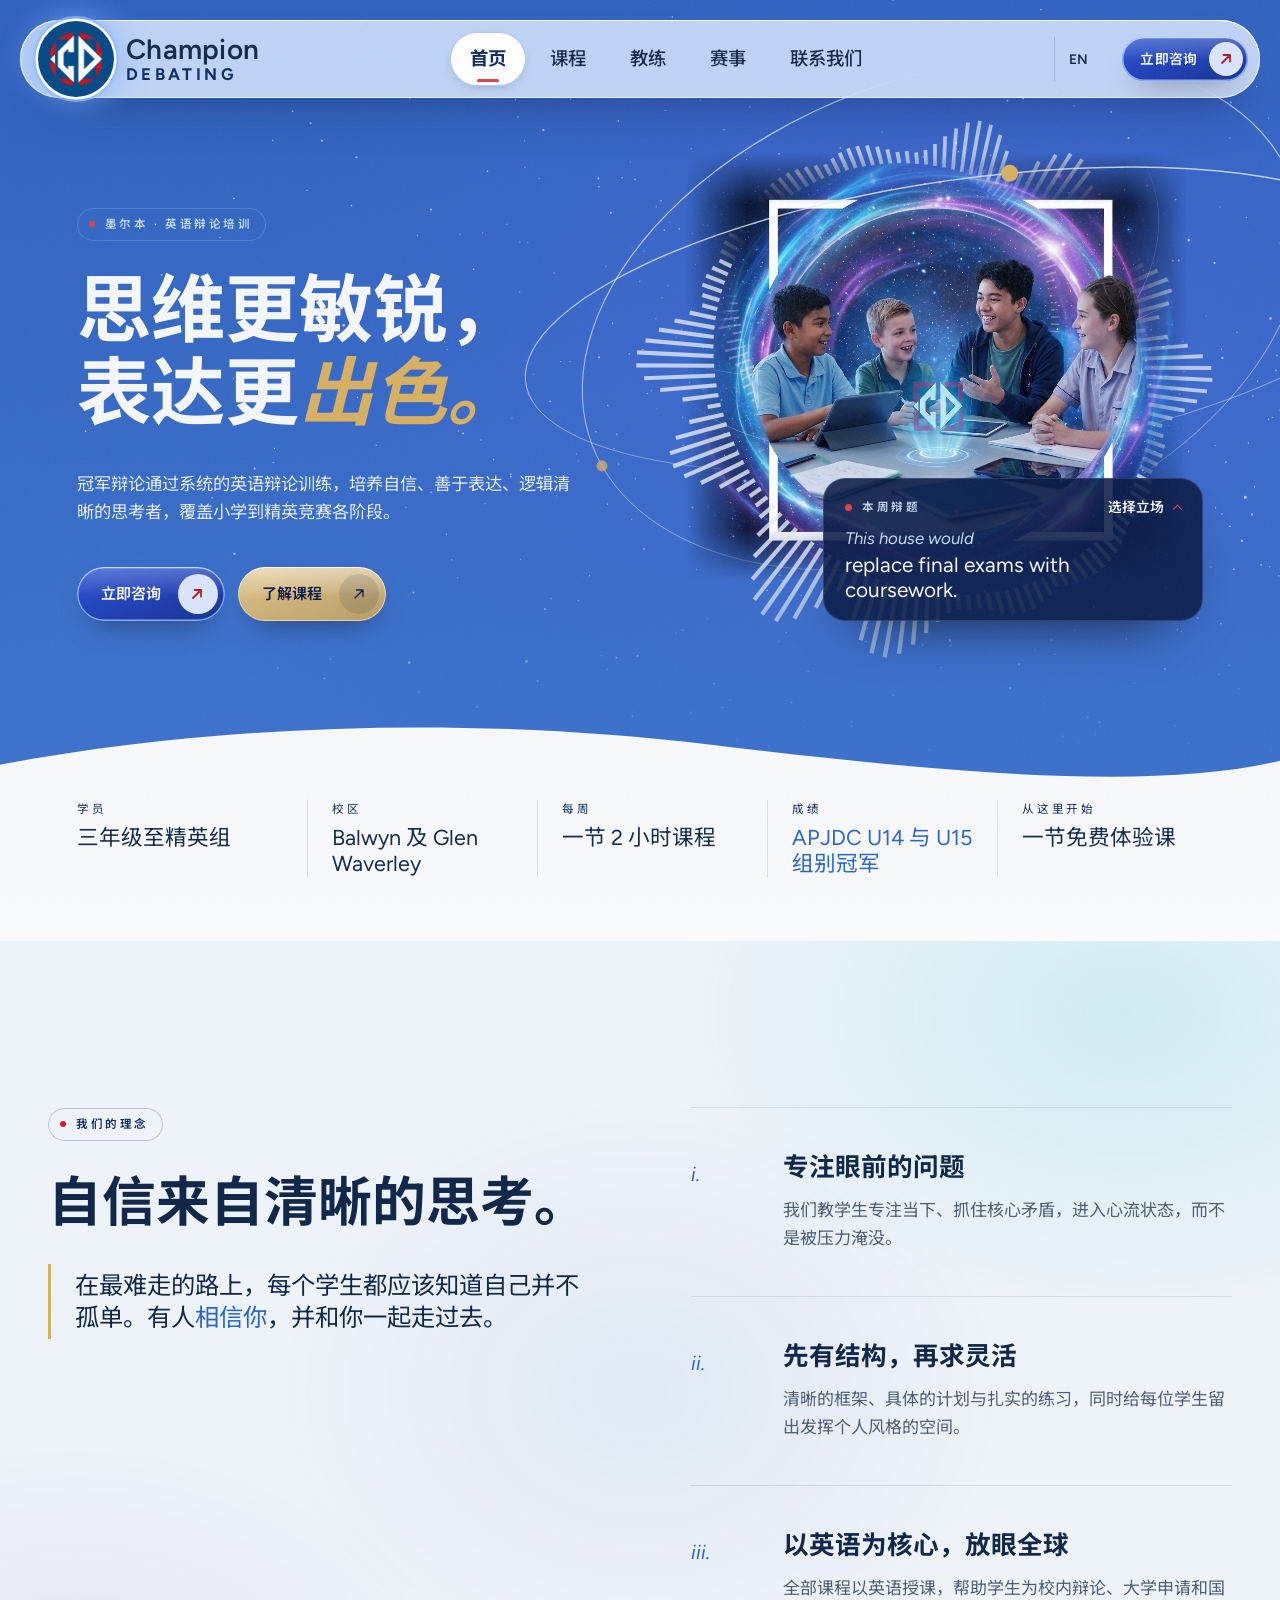
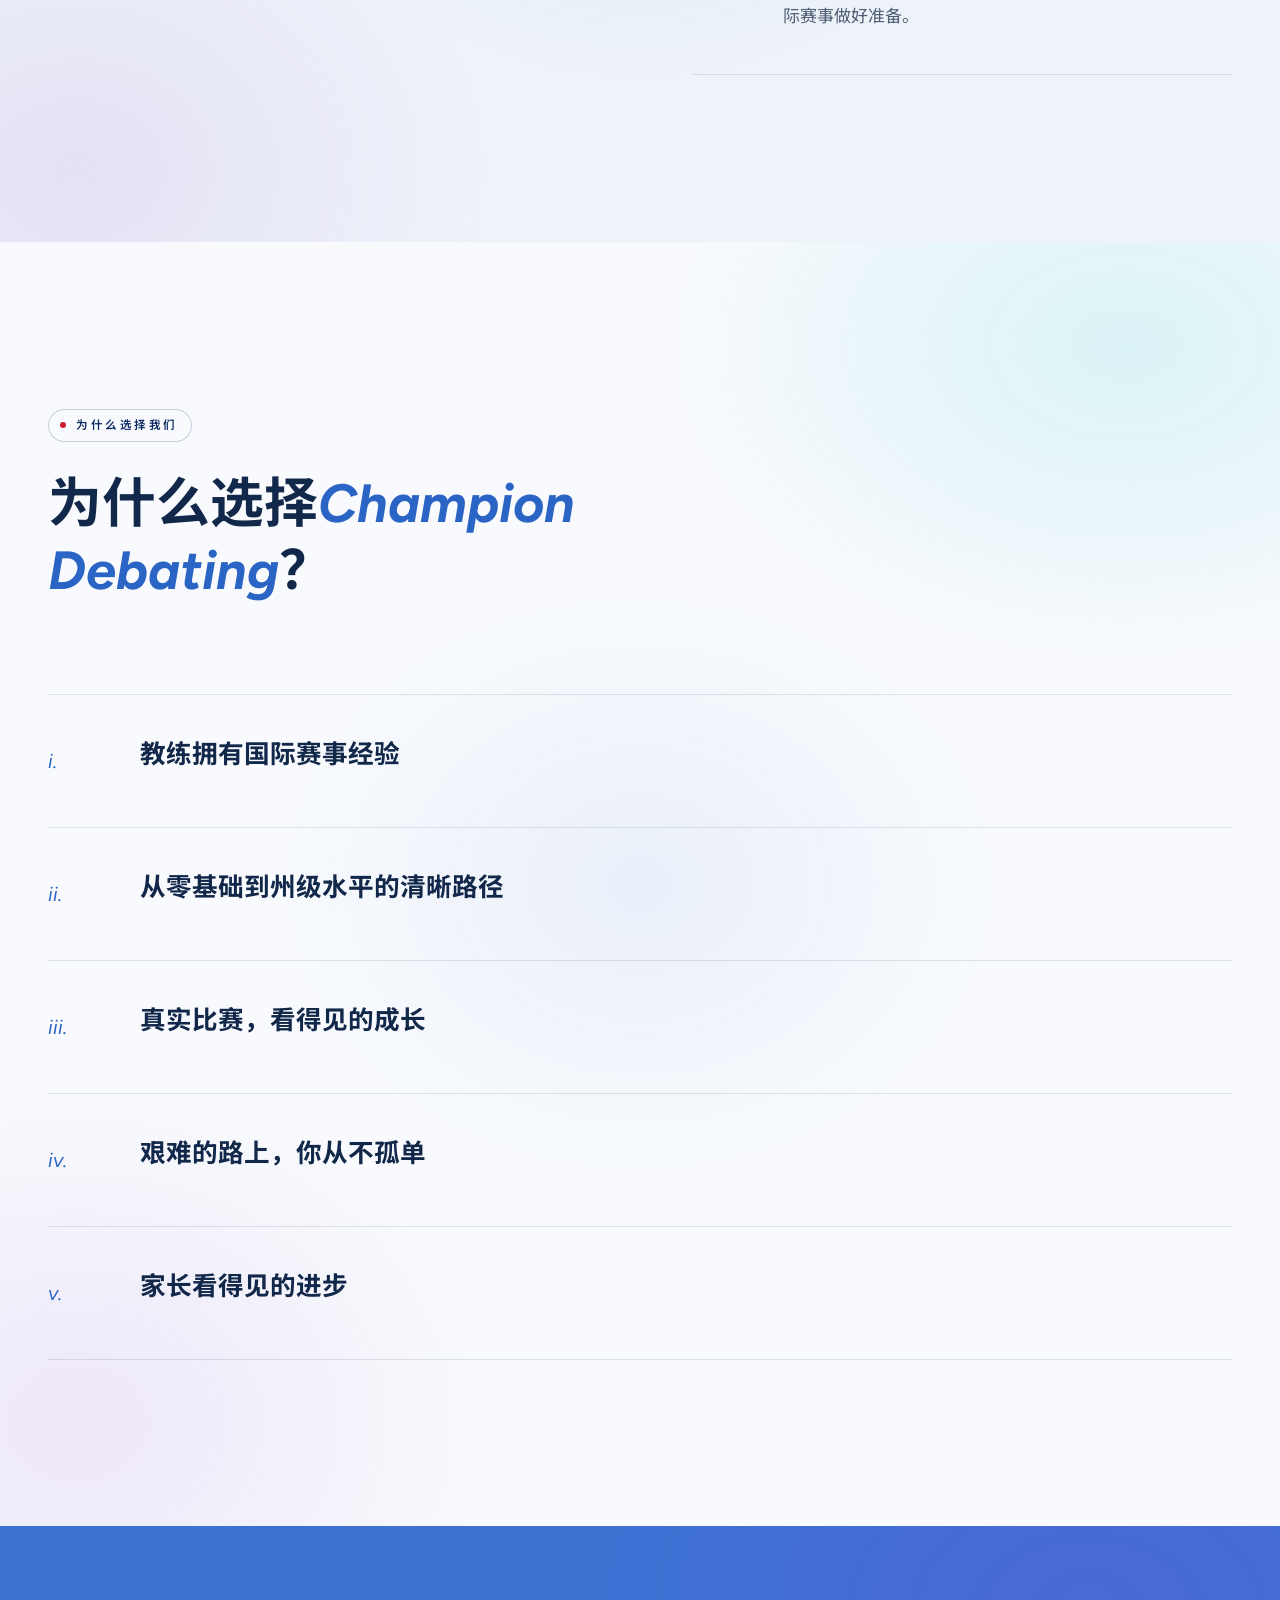
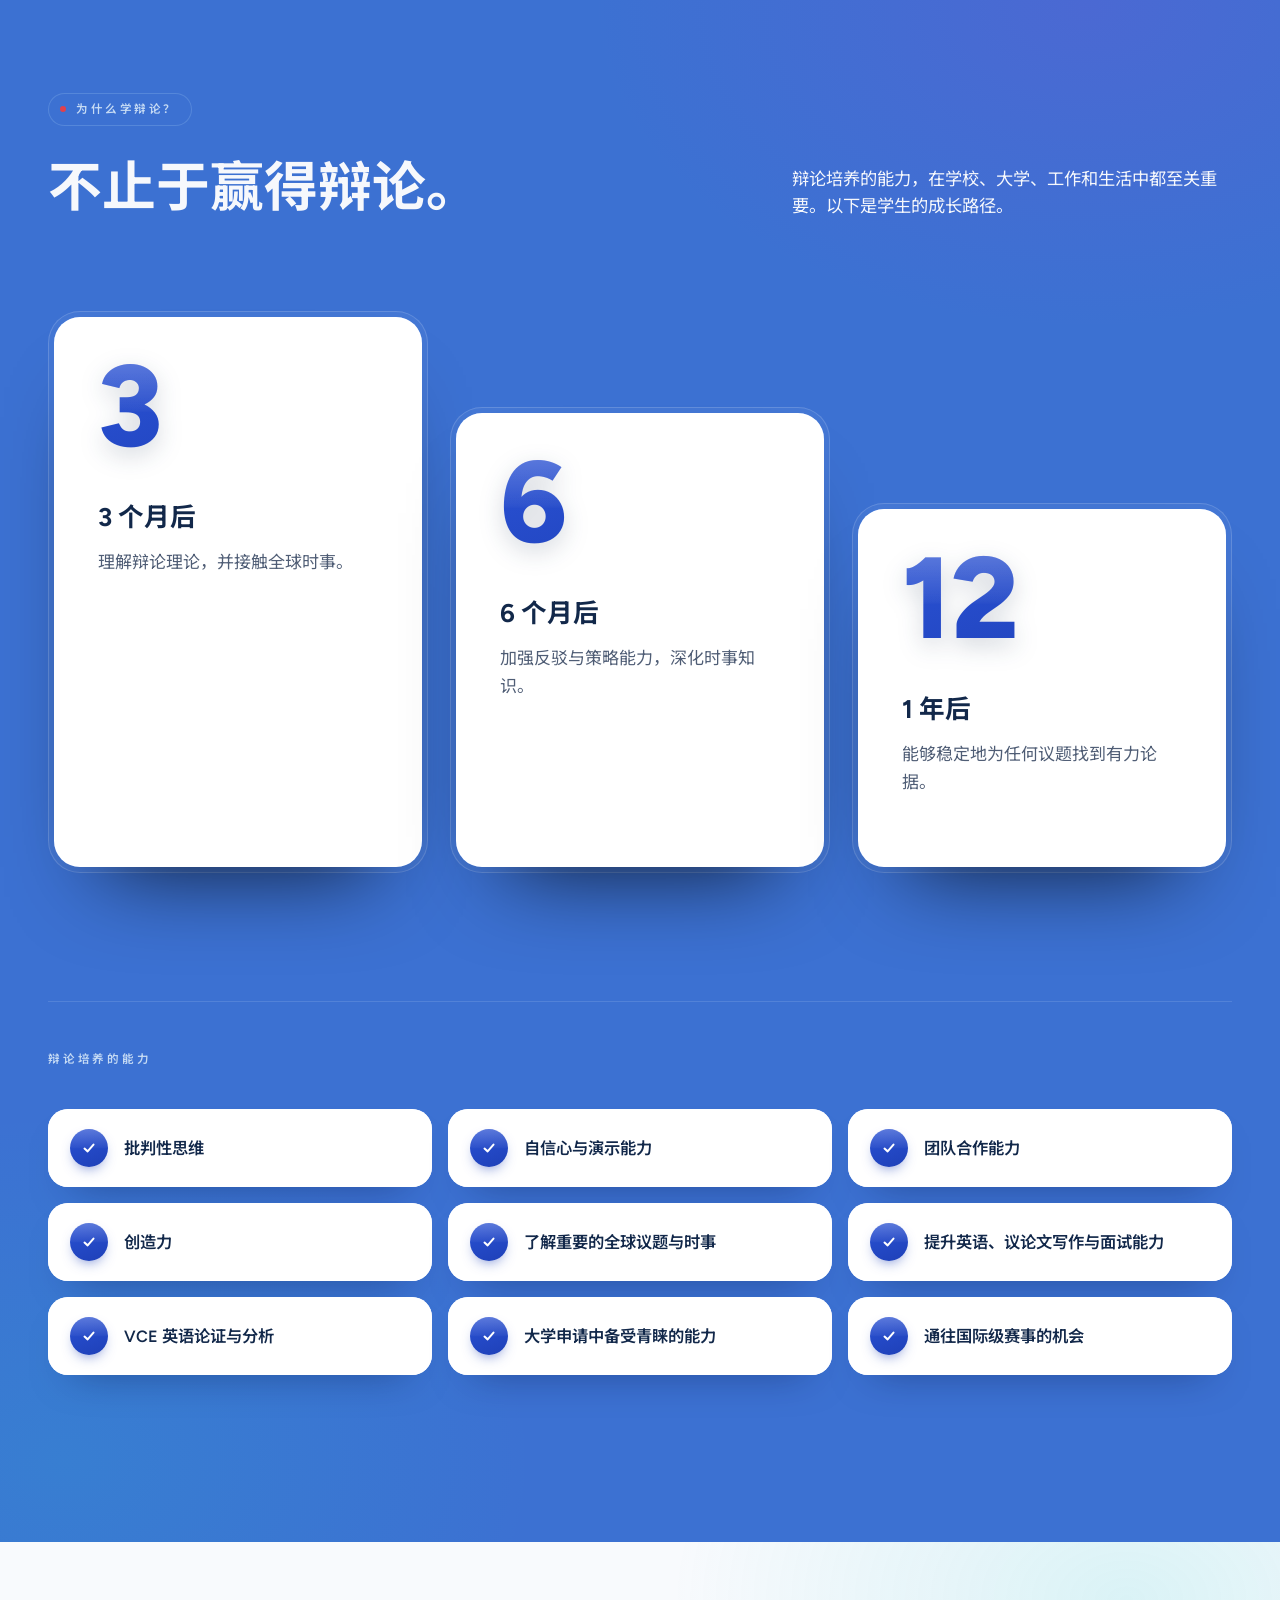
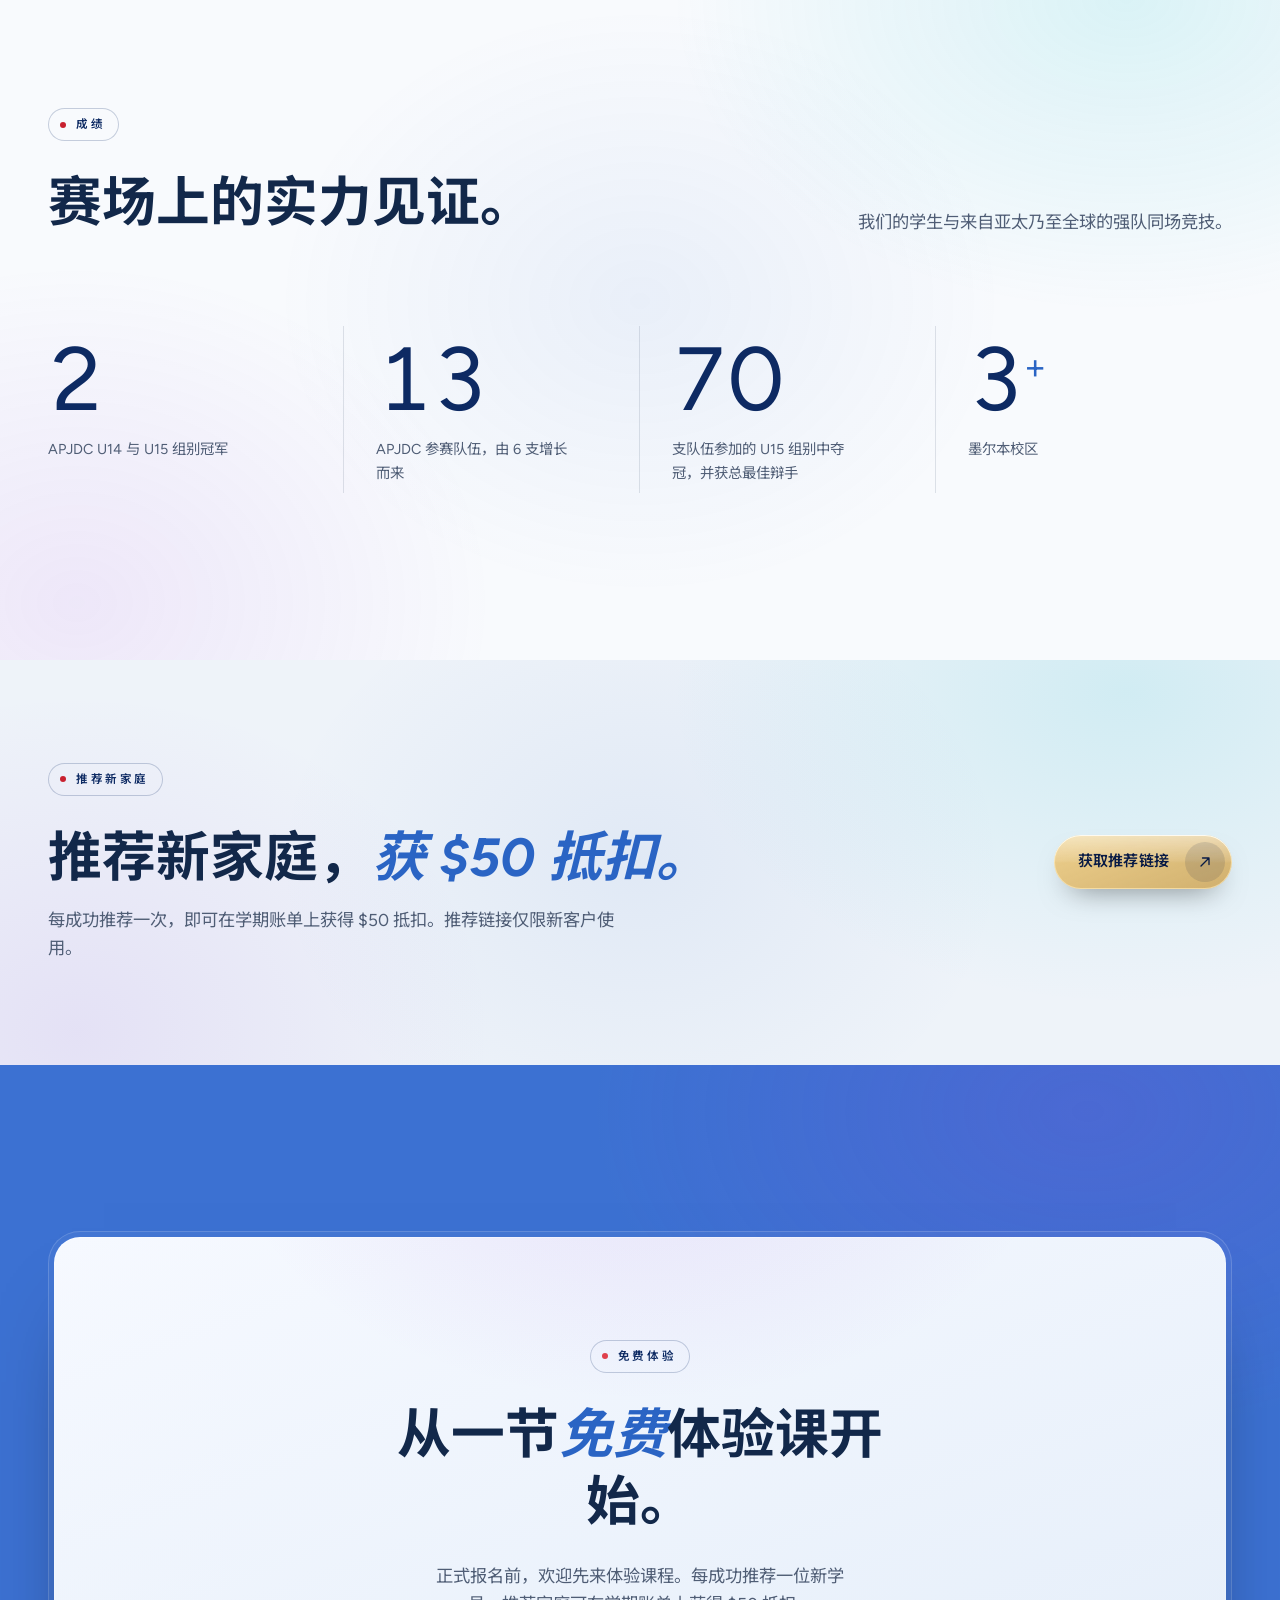
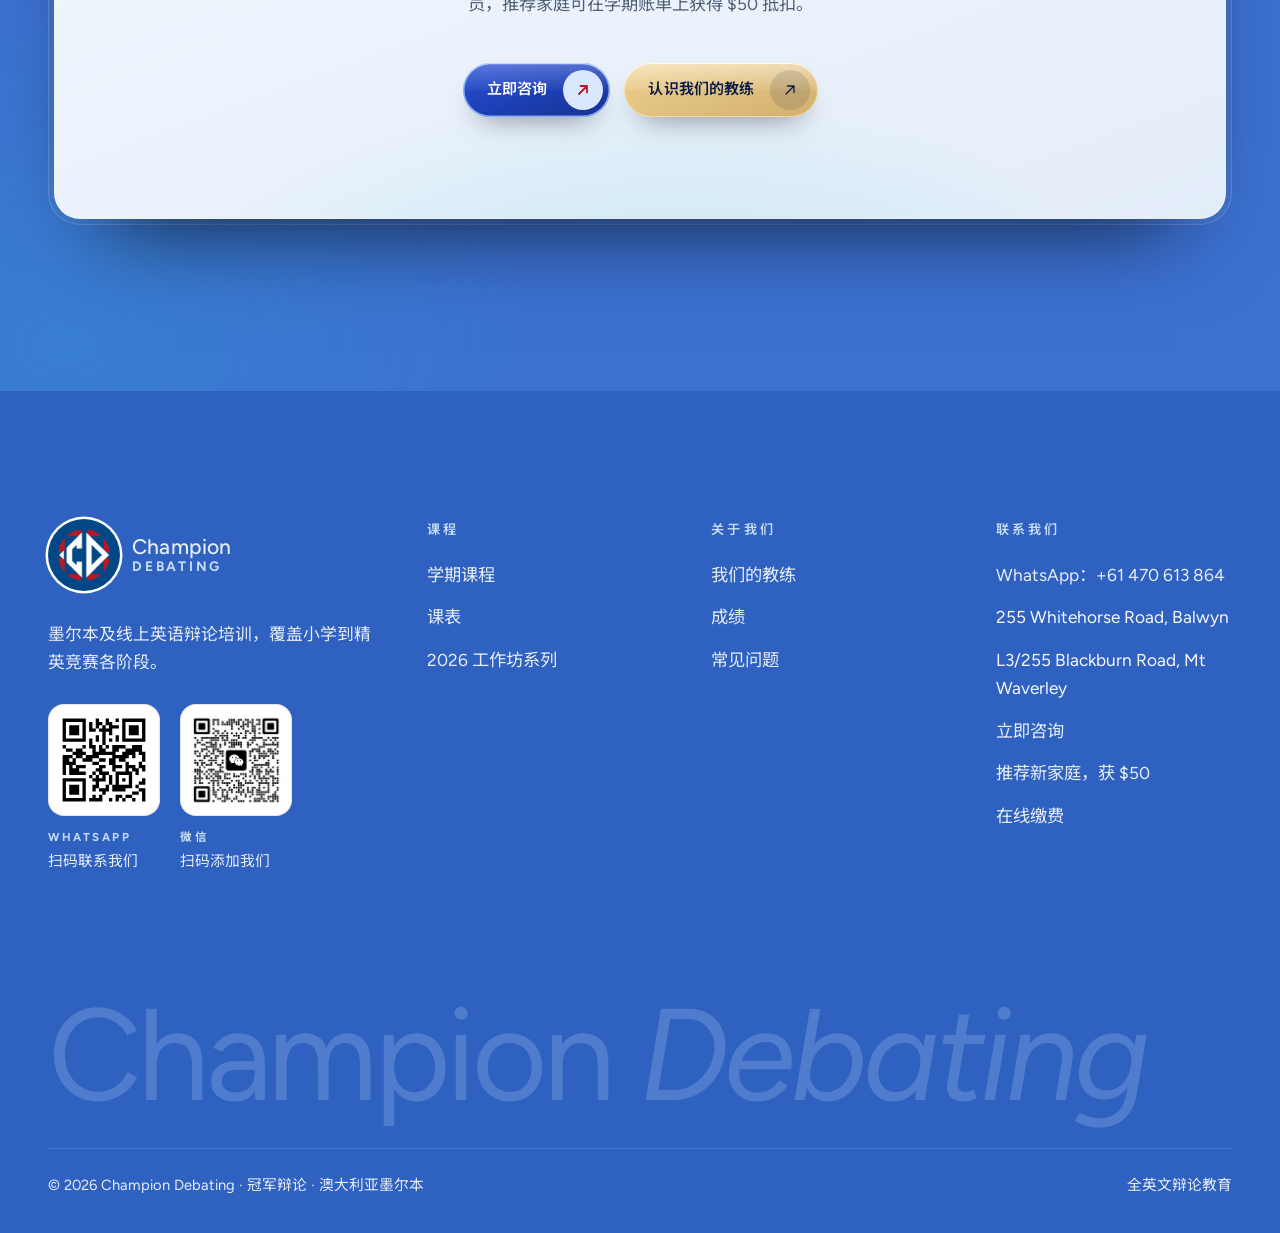
==== commit 286e8a3a: "Point the Chinese pages at webp images too Co-Authored-By: Claude Opus 5.5 <noreply@anthropic.com>" ====
--- a/zh/index.html
+++ b/zh/index.html
@@ -33,7 +33,7 @@
   <link href="https://fonts.googleapis.com/css2?family=Noto+Sans+SC:wght@400;500;700&display=swap" rel="stylesheet">
   <link rel="icon" type="image/png" href="../favicon.png">
   <link rel="apple-touch-icon" href="../apple-touch-icon.png">
-  <link rel="stylesheet" href="../styles.css?v=94">
+  <link rel="stylesheet" href="../styles.css?v=93">
   <script type="application/ld+json">
   {
     "@context": "https://schema.org",
@@ -105,7 +105,6 @@
         <a href="competitions.html">赛事</a>
         <a href="contact.html">联系我们</a>
       </div>
-      <a class="nav__signin" href="https://champion-debating.acadeasy.com.au/app/sign-in">登录</a>
       <a class="nav__lang" href="../index.html" lang="en" hreflang="en-AU">EN</a>
       <a class="btn btn--primary btn--sm" href="contact.html#book">立即咨询
         <span class="btn__icon"><svg viewBox="0 0 16 16" fill="none" stroke="currentColor" stroke-width="1.3" stroke-linecap="round" stroke-linejoin="round" aria-hidden="true"><path d="M4 12 12 4M5.5 4H12v6.5"/></svg></span>
@@ -121,7 +120,6 @@
         <a href="contact.html"><span style="--i:4">联系我们</span></a>
       </div>
       <div class="menu__foot">
-        <a class="menu__lang" href="https://champion-debating.acadeasy.com.au/app/sign-in">登录</a>
         <a class="menu__lang" href="../index.html" lang="en" hreflang="en-AU">EN</a>
         <a class="btn btn--primary" href="contact.html#book">立即咨询
           <span class="btn__icon"><svg viewBox="0 0 16 16" fill="none" stroke="currentColor" stroke-width="1.3" stroke-linecap="round" stroke-linejoin="round" aria-hidden="true"><path d="M4 12 12 4M5.5 4H12v6.5"/></svg></span>
@@ -321,18 +319,6 @@
       </div>
     </section>
 
-    <section class="section section--cream" aria-labelledby="reviews-title">
-      <div class="container">
-        <div class="section-head">
-          <div data-reveal>
-            <span class="eyebrow">家长评价</span>
-            <h2 class="h2" id="reviews-title">家长怎么说。</h2>
-          </div>
-        </div>
-        <acadeasy-reviews border-color="#f94e4e" title="Family reviews"></acadeasy-reviews>
-      </div>
-    </section>
-
     <section class="section section--cream refer-band" aria-labelledby="refer-title">
       <div class="container refer-band__inner" data-reveal>
         <div>
@@ -425,7 +411,6 @@
 
   <script src="../scene.js?v=43" defer></script>
   <script src="../motions-of-the-week.js?v=1" defer></script>
-  <script src="https://champion-debating.acadeasy.com.au/embed.js" async></script>
   <script src="../main.js?v=16" defer></script>
 </body>
 </html>
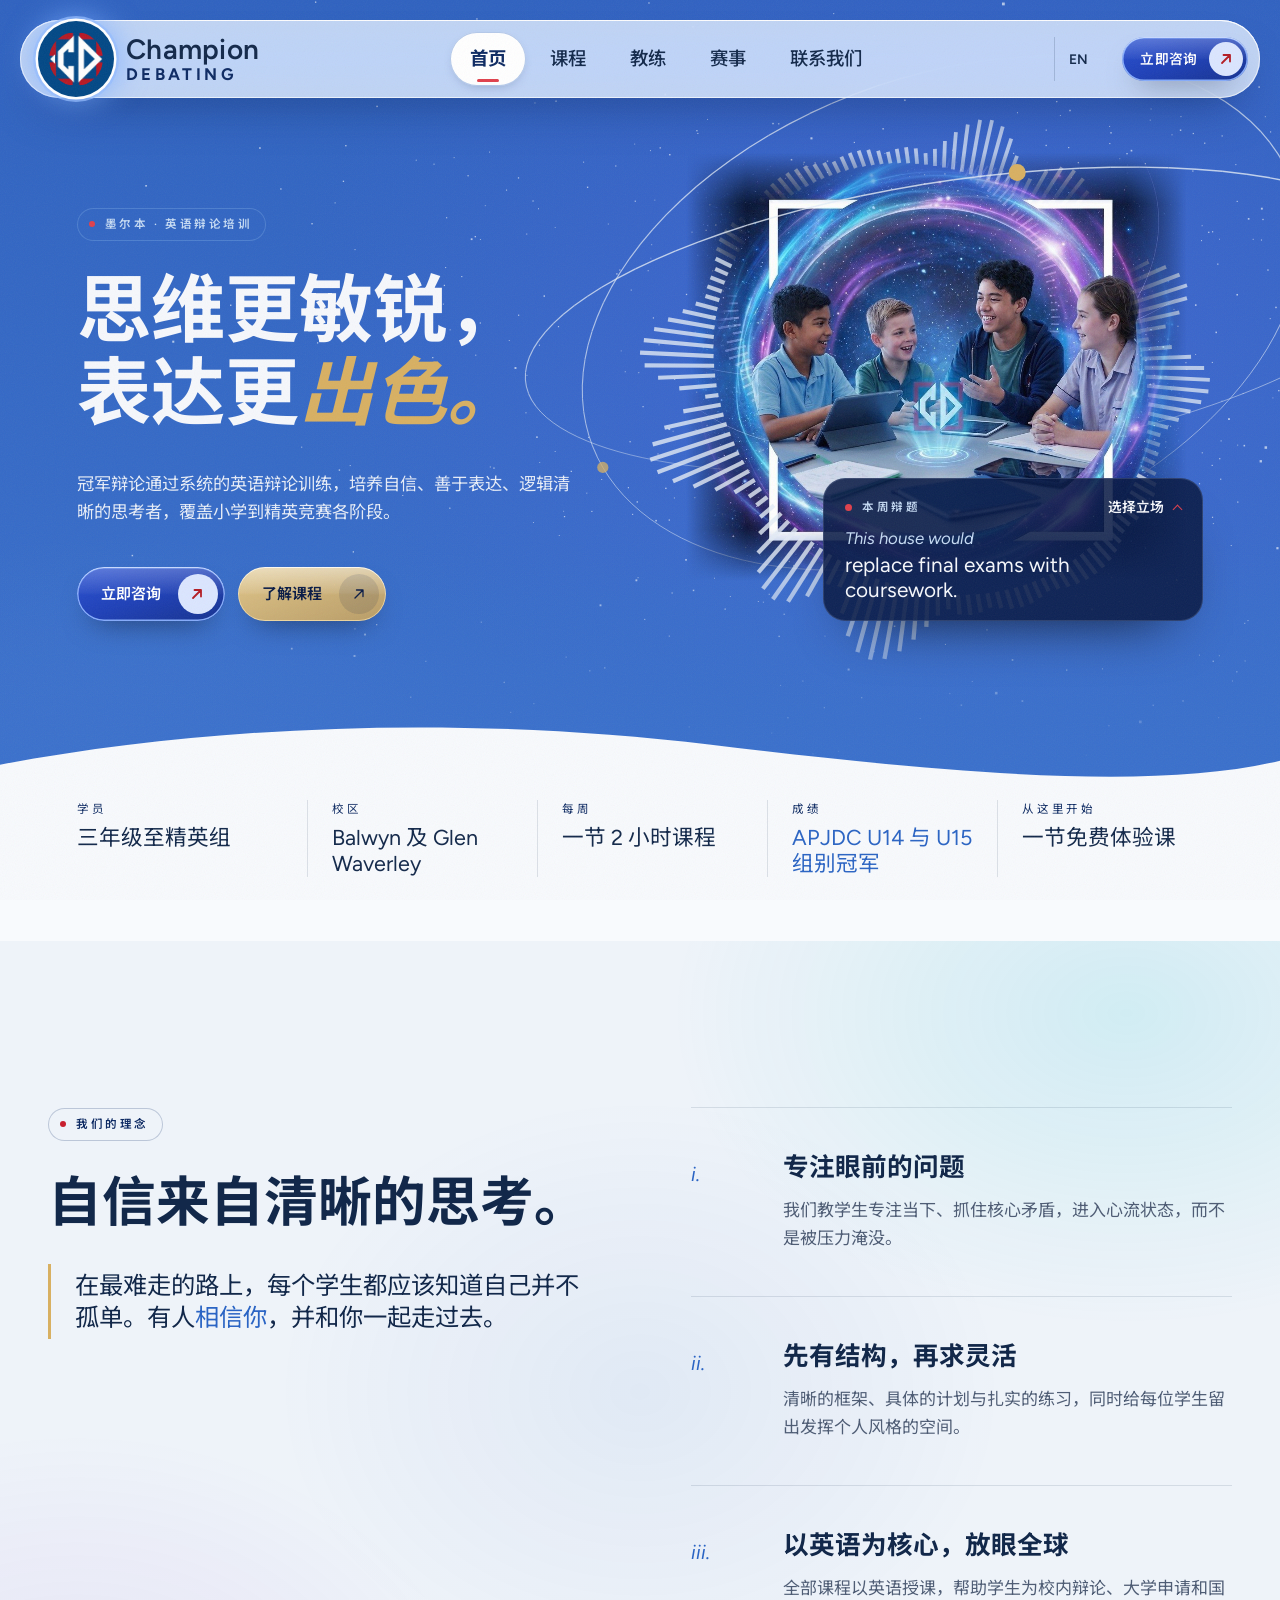
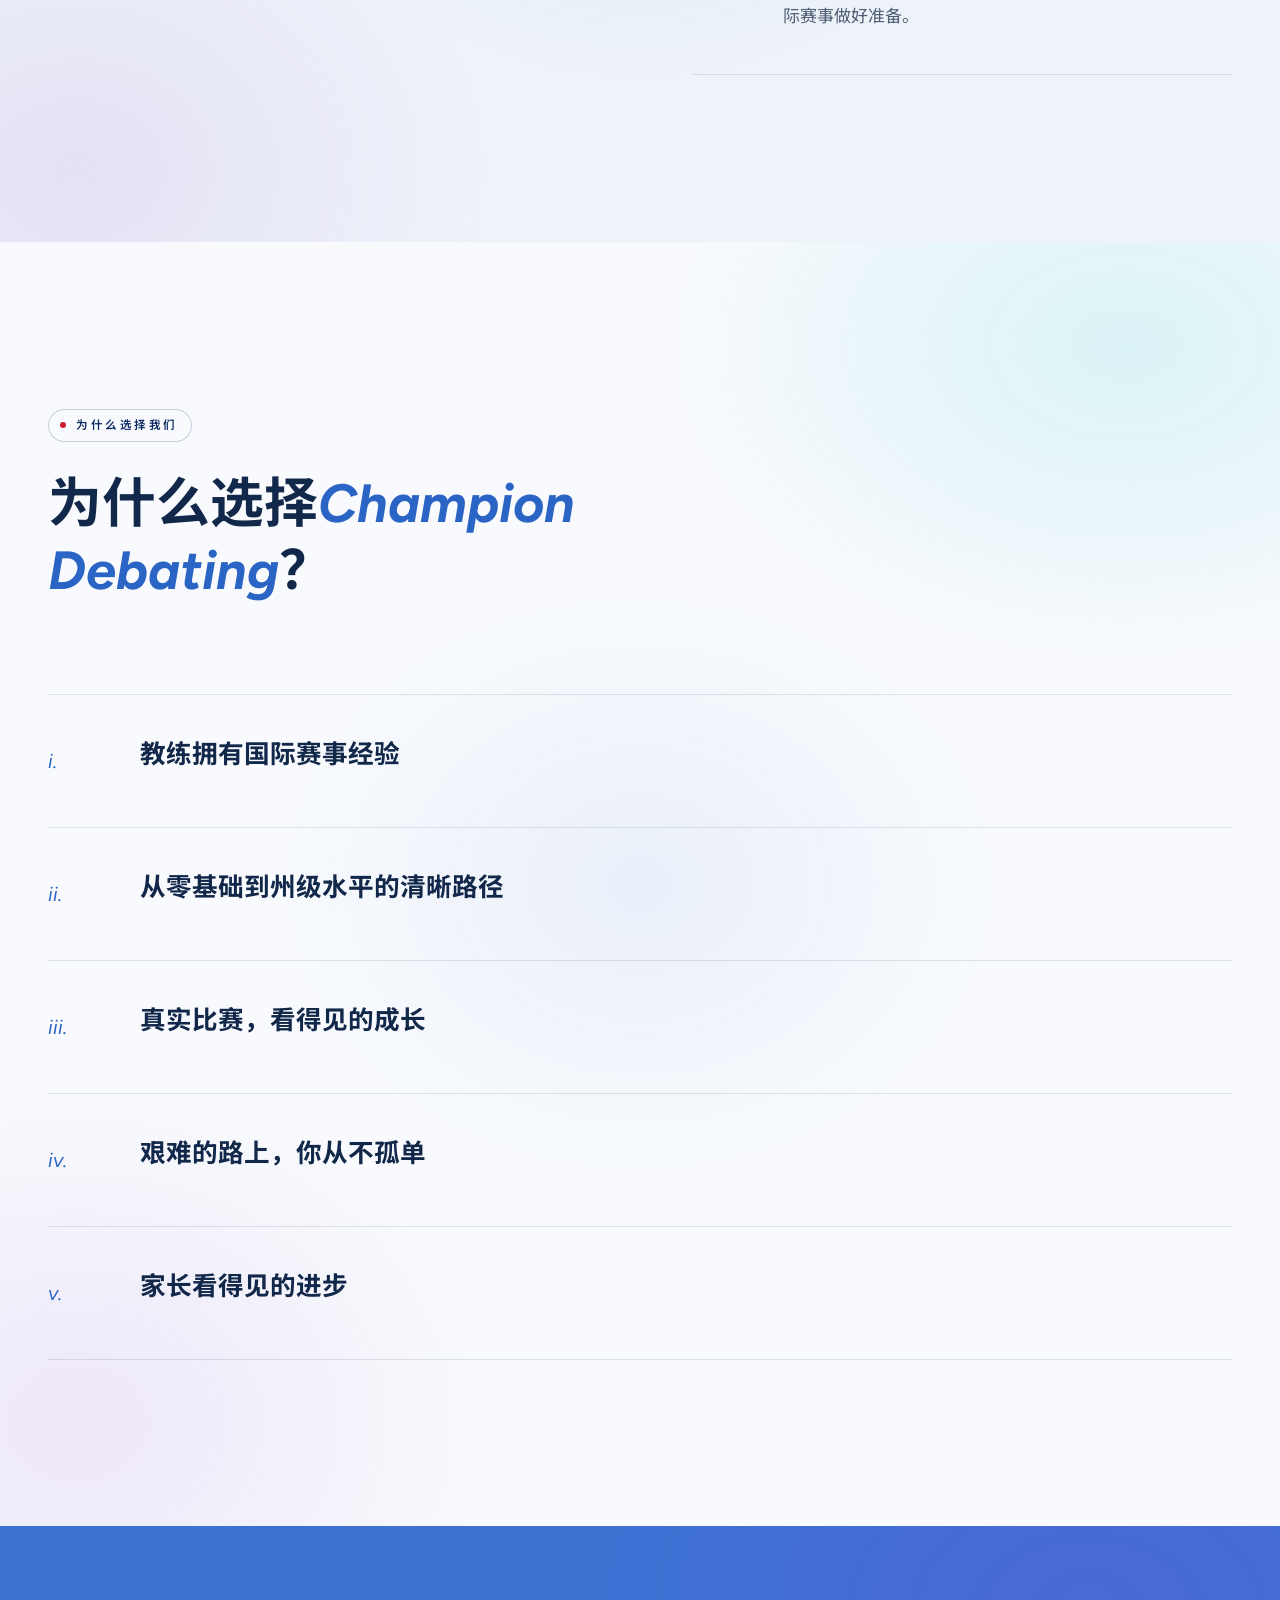
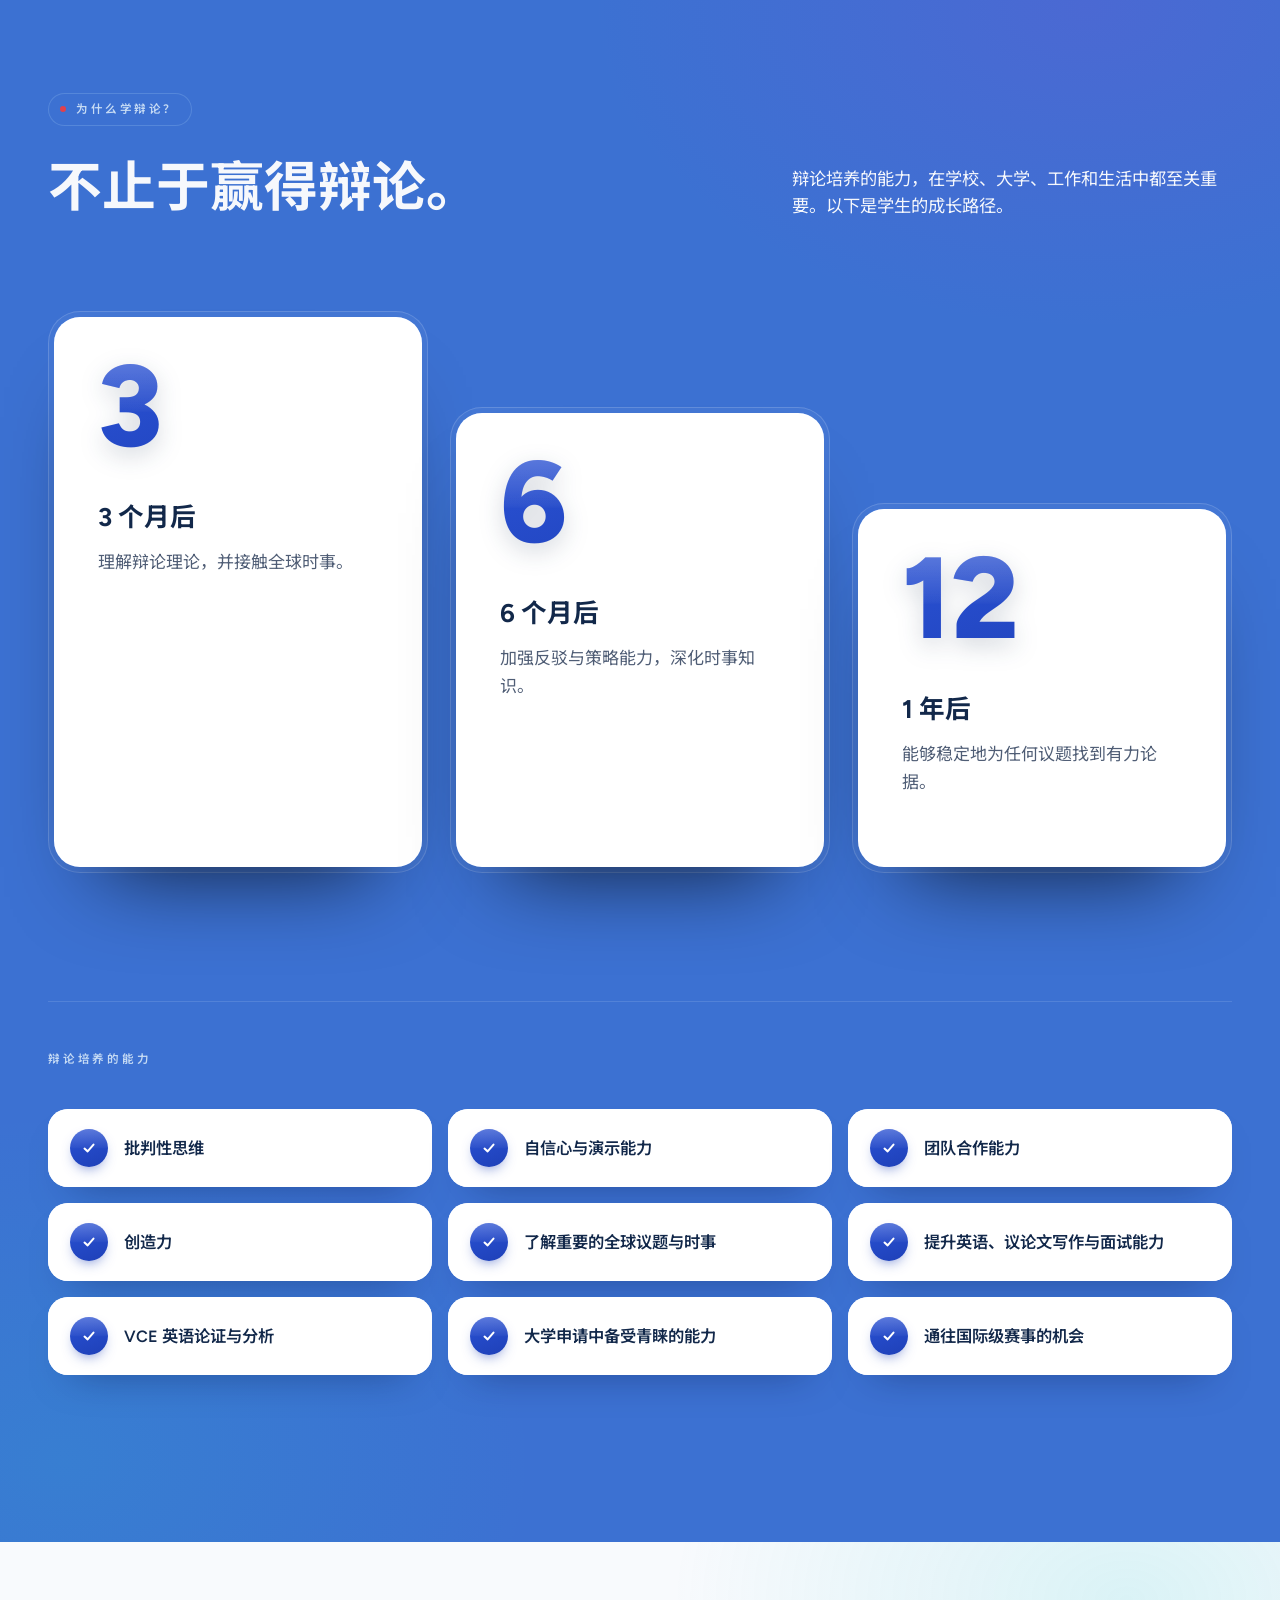
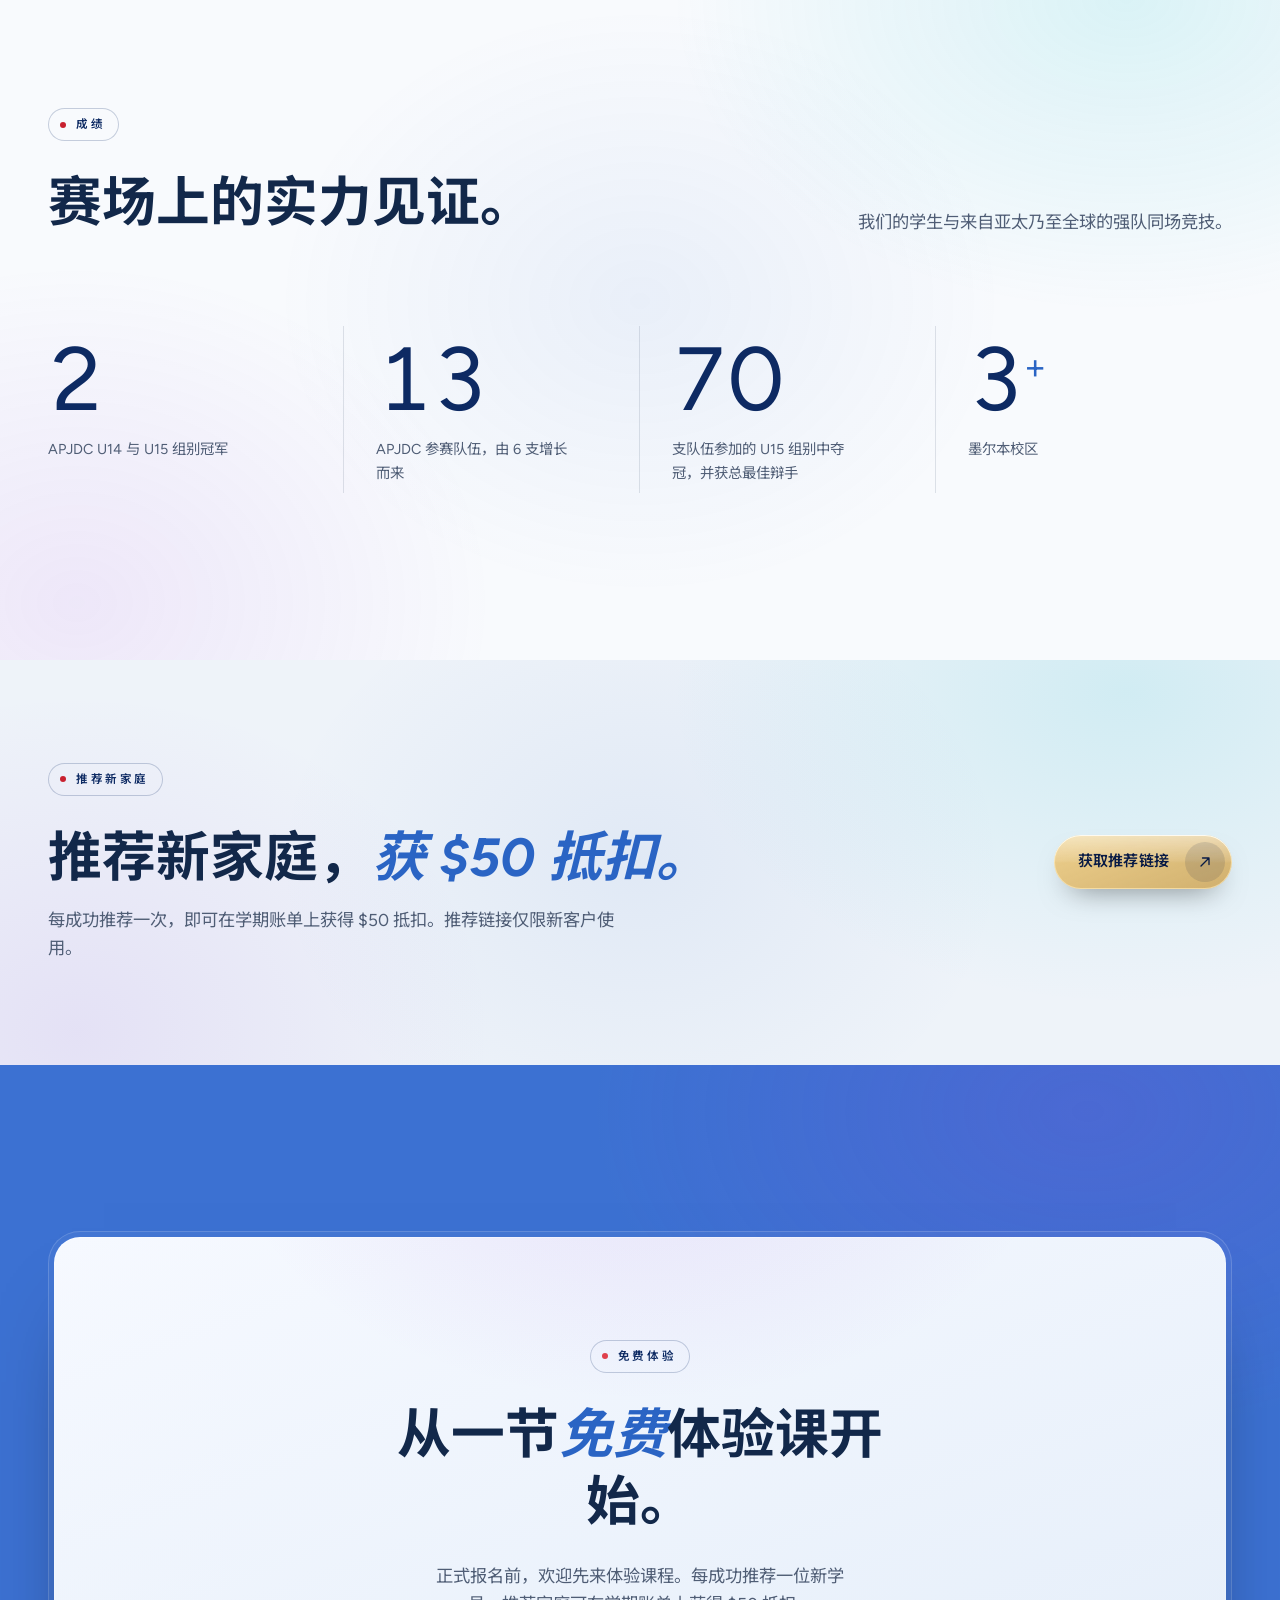
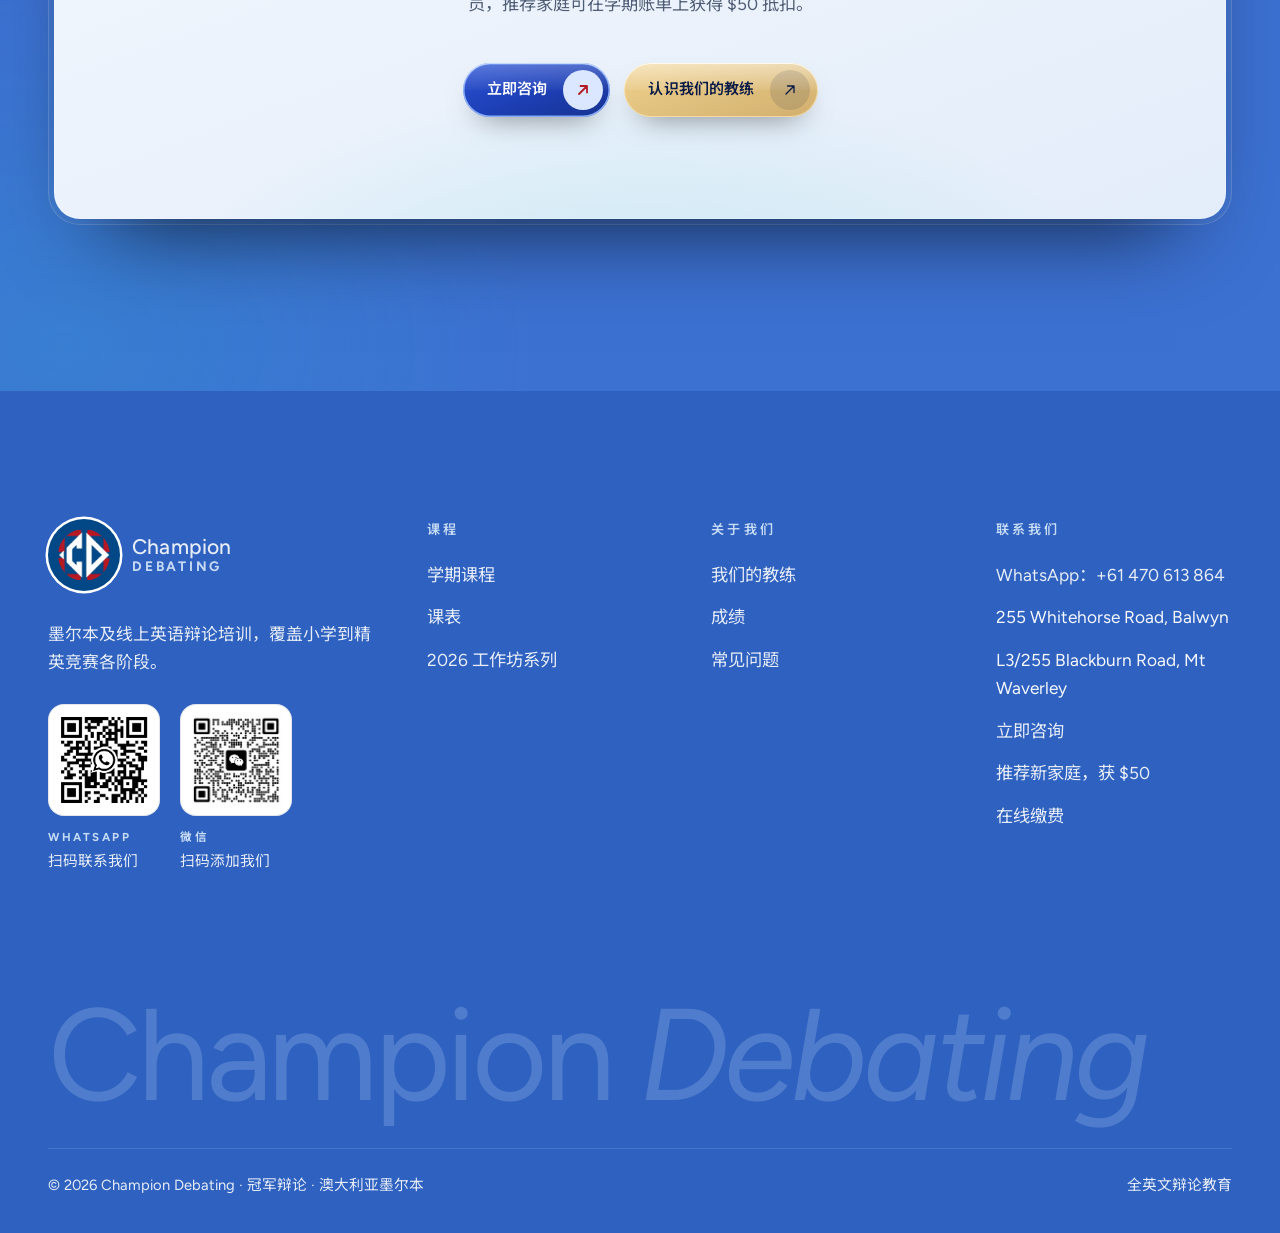
==== commit f07e7dd5: "Poster viewer, new WhatsApp QR code and Senior Year 8–10 tag Hovering a workshop poster enlarges it " ====
--- a/zh/index.html
+++ b/zh/index.html
@@ -9,6 +9,9 @@
   <link rel="alternate" hreflang="en-AU" href="https://www.championdebating.com.au/">
   <link rel="alternate" hreflang="zh-Hans" href="https://www.championdebating.com.au/zh/">
   <link rel="alternate" hreflang="x-default" href="https://www.championdebating.com.au/">+++   
@@ -33,7 +36,7 @@
   <link href="https://fonts.googleapis.com/css2?family=Noto+Sans+SC:wght@400;500;700&display=swap" rel="stylesheet">
   <link rel="icon" type="image/png" href="../favicon.png">
   <link rel="apple-touch-icon" href="../apple-touch-icon.png">
-  <link rel="stylesheet" href="../styles.css?v=93">
+  <link rel="stylesheet" href="../styles.css?v=96">
   <script type="application/ld+json">
   {
     "@context": "https://schema.org",
@@ -364,7 +367,7 @@
           <p class="footer__blurb">墨尔本及线上英语辩论培训，覆盖小学到精英竞赛各阶段。</p>
           <div class="qr-codes">
             <figure class="qr">
-              <a href="https://wa.me/61470613864"><img src="../qr-whatsapp.svg?v=2" alt="扫描二维码，通过 WhatsApp 联系冠军辩论" width="112" height="112" loading="lazy"></a>
+              <a href="https://wa.me/61470613864"><img src="../qr-whatsapp.png" alt="扫描二维码，通过 WhatsApp 联系冠军辩论" width="112" height="112" loading="lazy"></a>
               <figcaption><b>WhatsApp</b>扫码联系我们</figcaption>
             </figure>
             <figure class="qr">
@@ -411,6 +414,6 @@
 
   <script src="../scene.js?v=43" defer></script>
   <script src="../motions-of-the-week.js?v=1" defer></script>
-  <script src="../main.js?v=16" defer></script>
+  <script src="../main.js?v=17" defer></script>
 </body>
 </html>
--- a/styles.css
+++ b/styles.css
@@ -398,7 +398,7 @@
   background: var(--red-bright);
 }
 
-.nav__lang, .nav__signin {
+.nav__lang {
   display: grid; place-items: center;
   min-width: 44px; height: 44px; padding: 0 14px; margin-right: 10px; white-space: nowrap;
   border-left: 1px solid rgba(18, 40, 74, 0.18);
@@ -406,8 +406,7 @@
   text-decoration: underline transparent; text-underline-offset: 5px;
   transition: color 0.5s var(--ease), text-decoration-color 0.5s var(--ease);
 }
-.nav__lang:hover, .nav__signin:hover { color: var(--blue); text-decoration-color: currentColor; }
-.nav__signin { margin-right: 0; }
+.nav__lang:hover { color: var(--blue); text-decoration-color: currentColor; }
 .menu__lang { display: inline-block; margin-right: 18px; padding: 10px 0; font-size: 1.1rem; font-weight: 600; color: var(--sky-soft); }
 
 .nav__toggle {
@@ -835,8 +834,15 @@
 
 .duo { display: grid; grid-template-columns: 1fr 1fr; gap: 20px; }
 .posters { display: grid; grid-template-columns: repeat(auto-fill, minmax(200px, 1fr)); gap: 16px; }
-.poster { display: block; border-radius: 14px; overflow: hidden; box-shadow: 0 10px 30px rgb(0 0 0 / 0.25); transition: transform 0.25s ease; }
-.poster:hover, .poster:focus-visible { transform: translateY(-4px); }
+.poster { position: relative; display: block; border-radius: 14px; overflow: hidden; box-shadow: 0 10px 30px rgb(0 0 0 / 0.25); cursor: zoom-in; transition: transform 0.3s ease, box-shadow 0.3s ease; }
+.poster:hover { z-index: 2; transform: scale(1.12); box-shadow: 0 24px 60px rgb(0 0 0 / 0.45); }
+/* Focus returns to the poster when the viewer closes, so focus gets a ring, not the hover zoom. */
+.poster:focus-visible { outline: 3px solid #fff; outline-offset: 4px; }
+.poster-viewer { width: 100vw; height: 100vh; max-width: none; max-height: none; padding: 0; border: 0; background: transparent; }
+.poster-viewer[open] { display: grid; place-items: center; }
+.poster-viewer::backdrop { background: rgb(5 12 30 / 0.88); }
+.poster-viewer img { width: auto; height: auto; max-width: min(92vw, 960px); max-height: 92vh; border-radius: 12px; cursor: zoom-out; }
+.poster-viewer__close { position: fixed; top: 16px; right: 16px; width: 44px; height: 44px; border: 0; border-radius: 50%; background: #fff; color: #10162f; font-size: 1.75rem; line-height: 1; cursor: pointer; }
 .poster img { display: block; width: 100%; height: auto; }
 .price { display: flex; align-items: baseline; gap: 10px; margin: 28px 0 8px; }
 .price b { font-family: var(--font-display); font-weight: 400; font-size: clamp(4rem, 7vw, 6rem); line-height: 1; color: var(--sky-pale); }
@@ -1131,7 +1137,6 @@
   .nav__links, .nav .btn { display: none; }
   .nav__toggle { display: block; }
   .nav__lang { margin-left: auto; border-left: 0; }
-  .nav__signin { display: none; }
 }
 
 @media (max-width: 767px) {
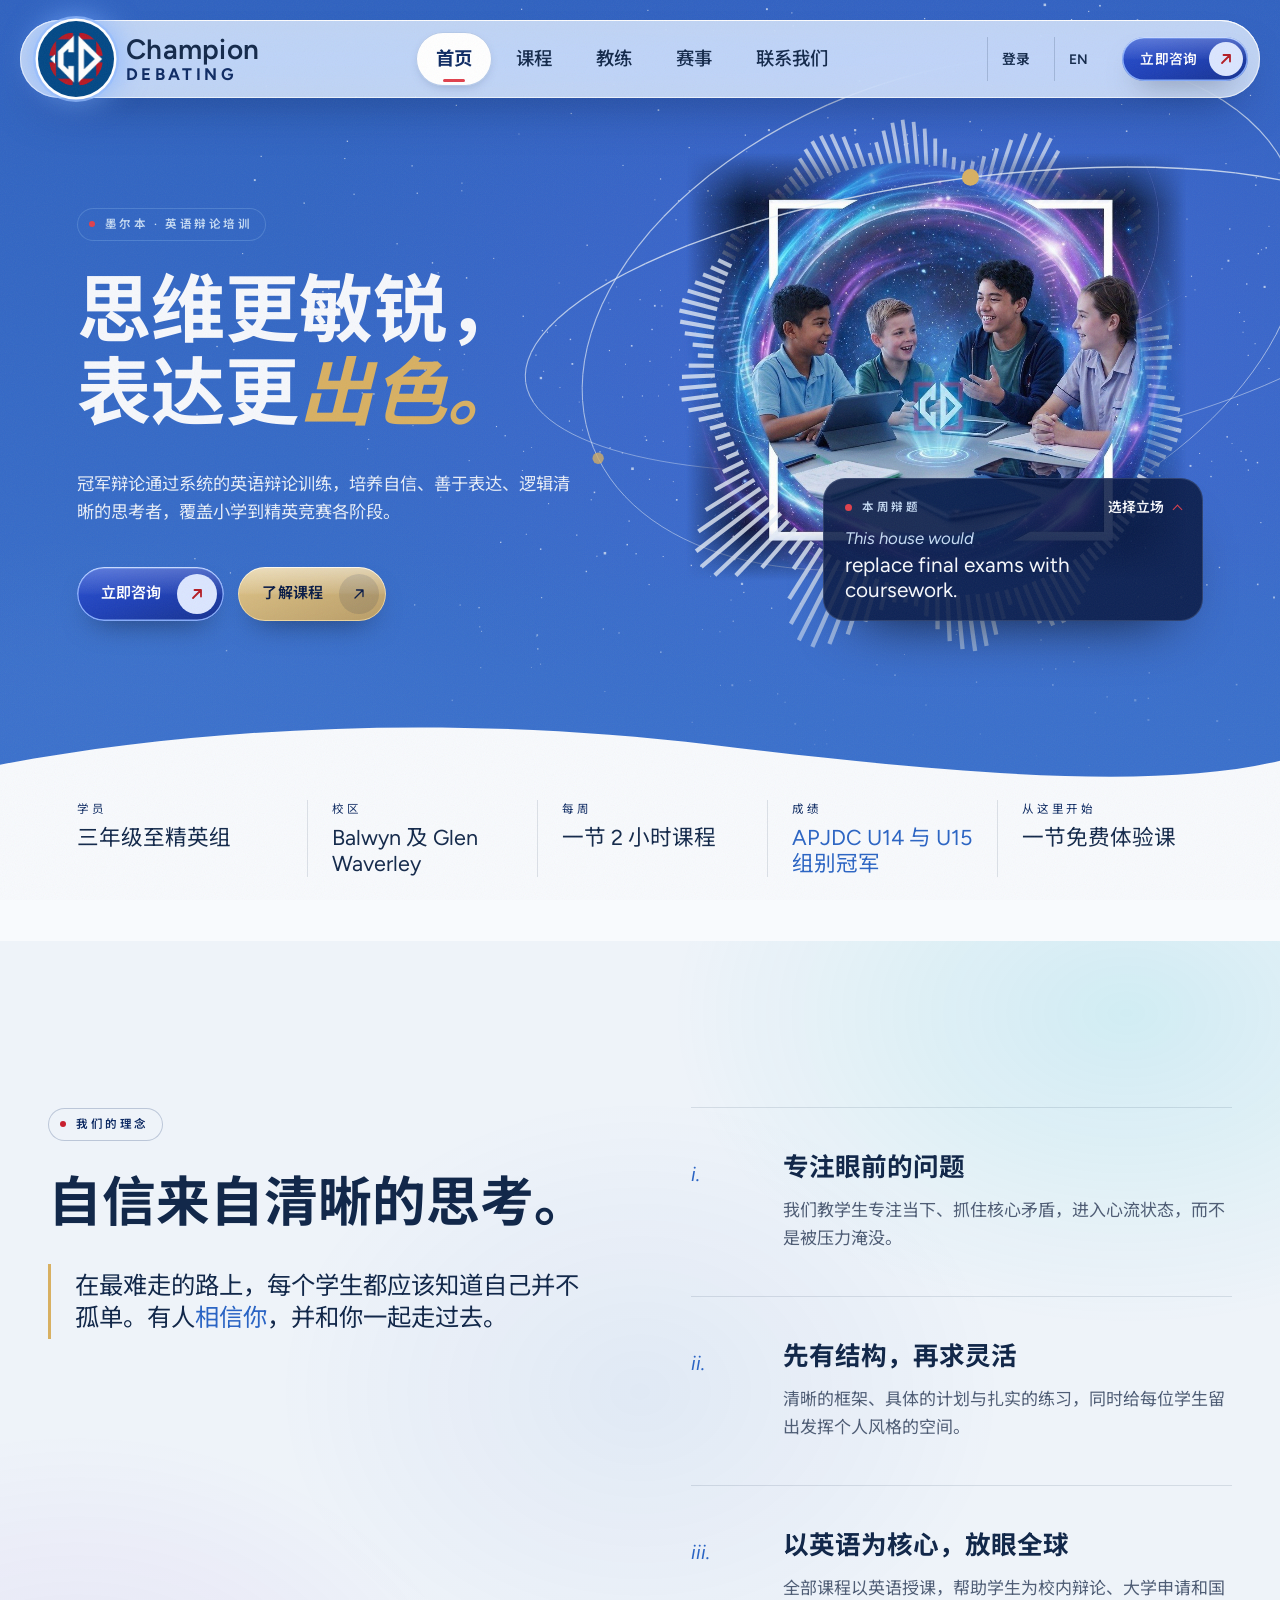
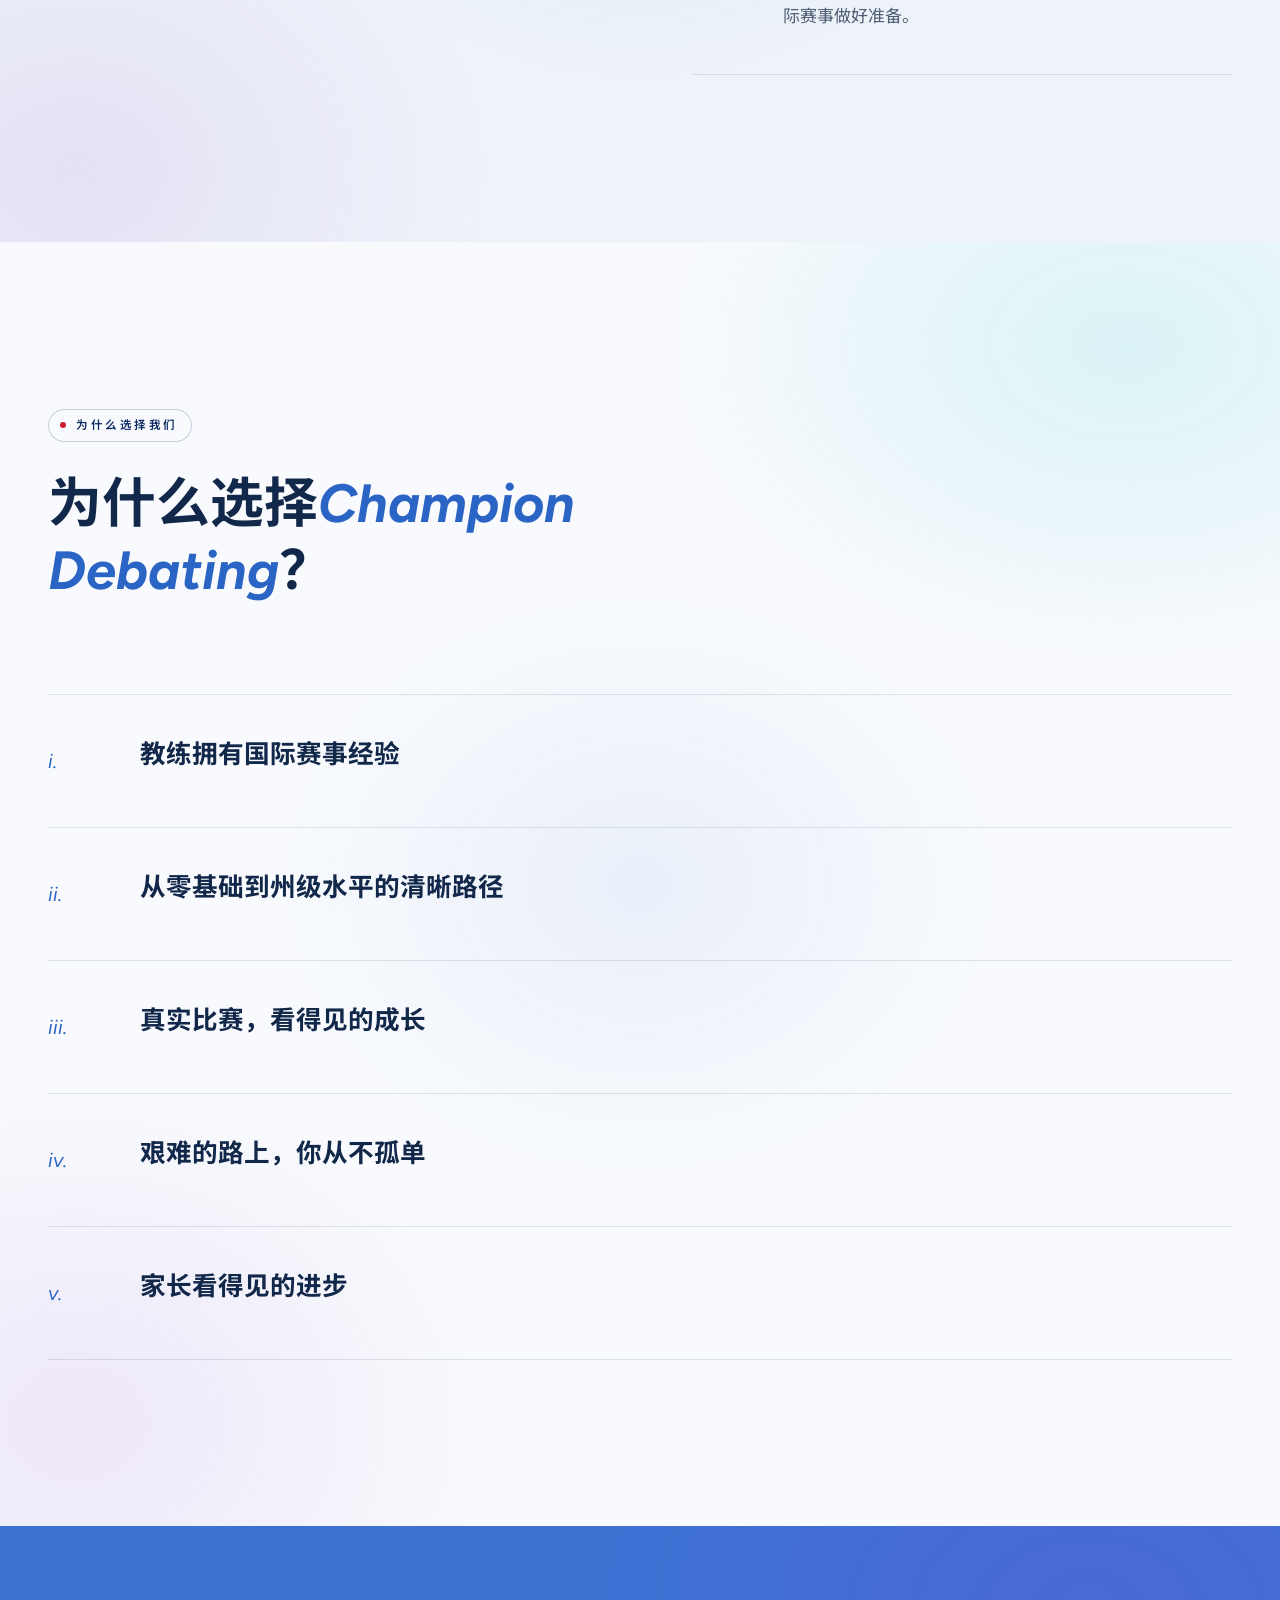
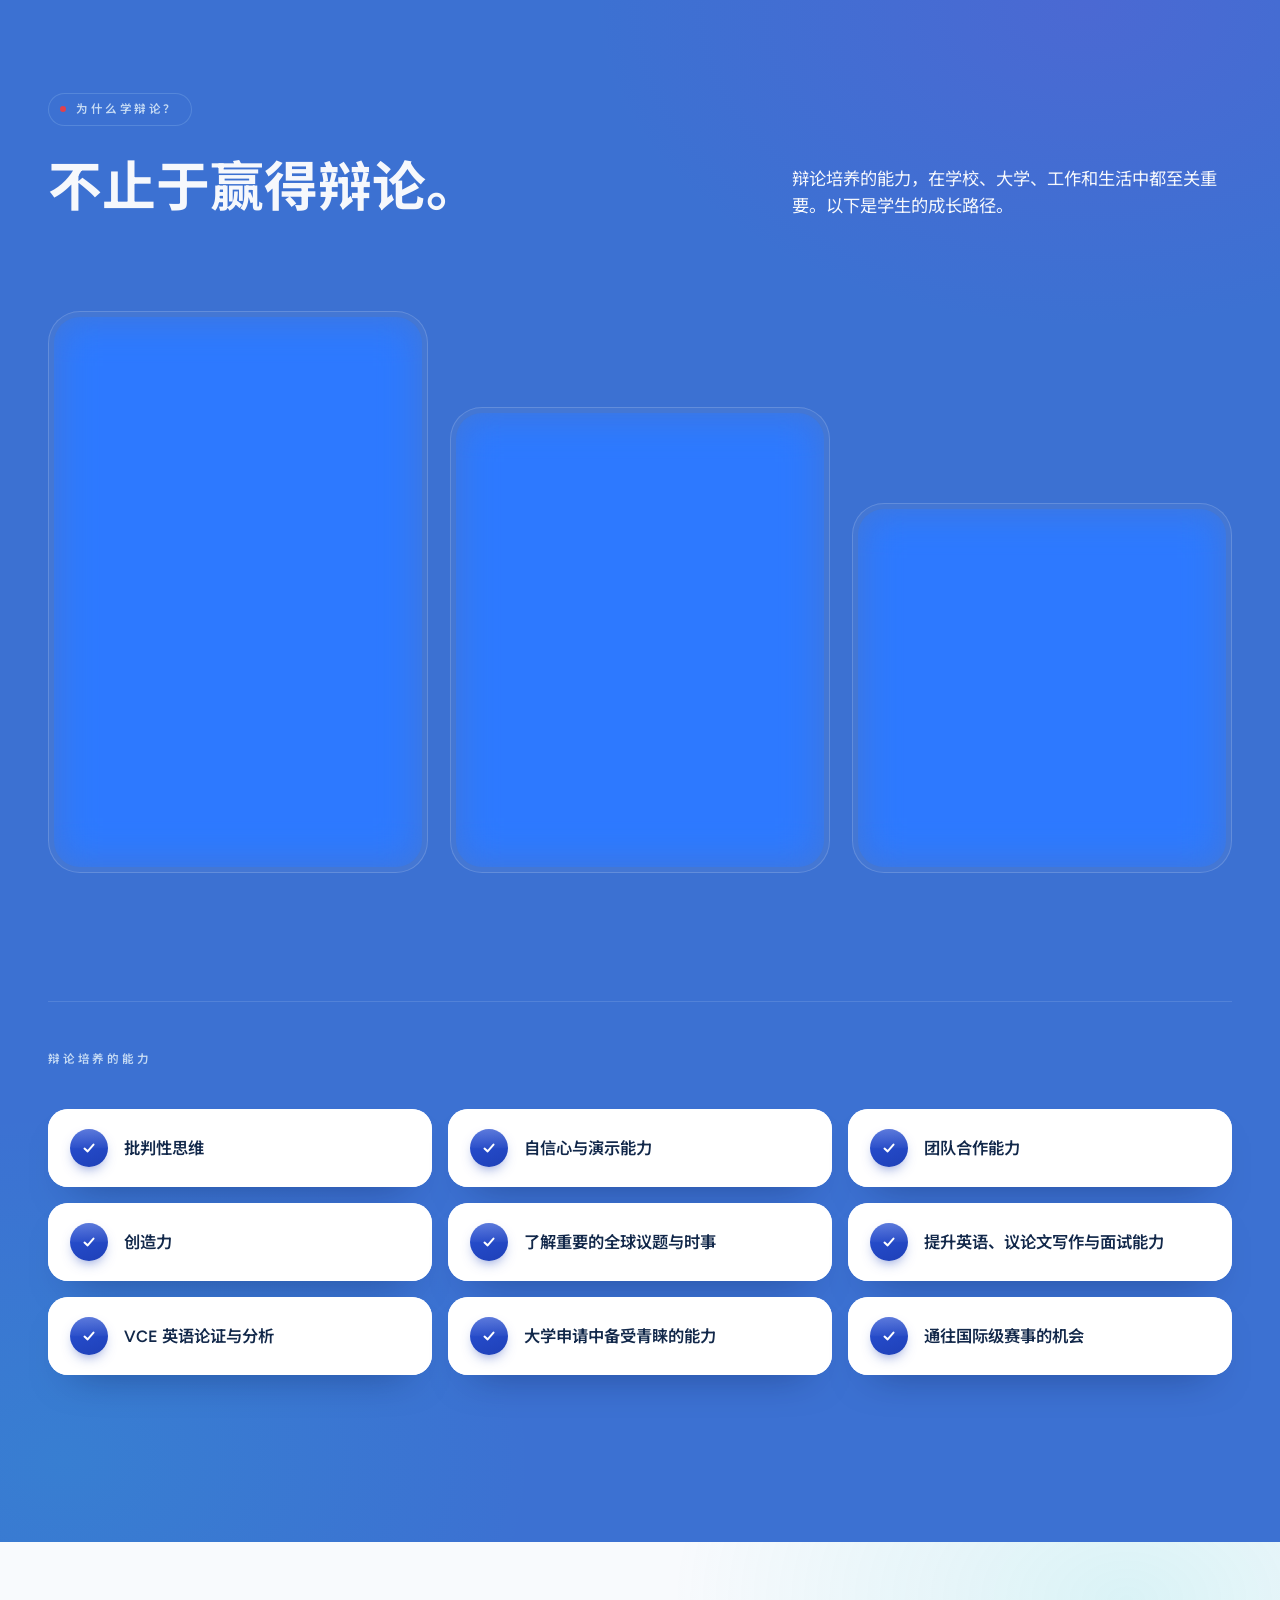
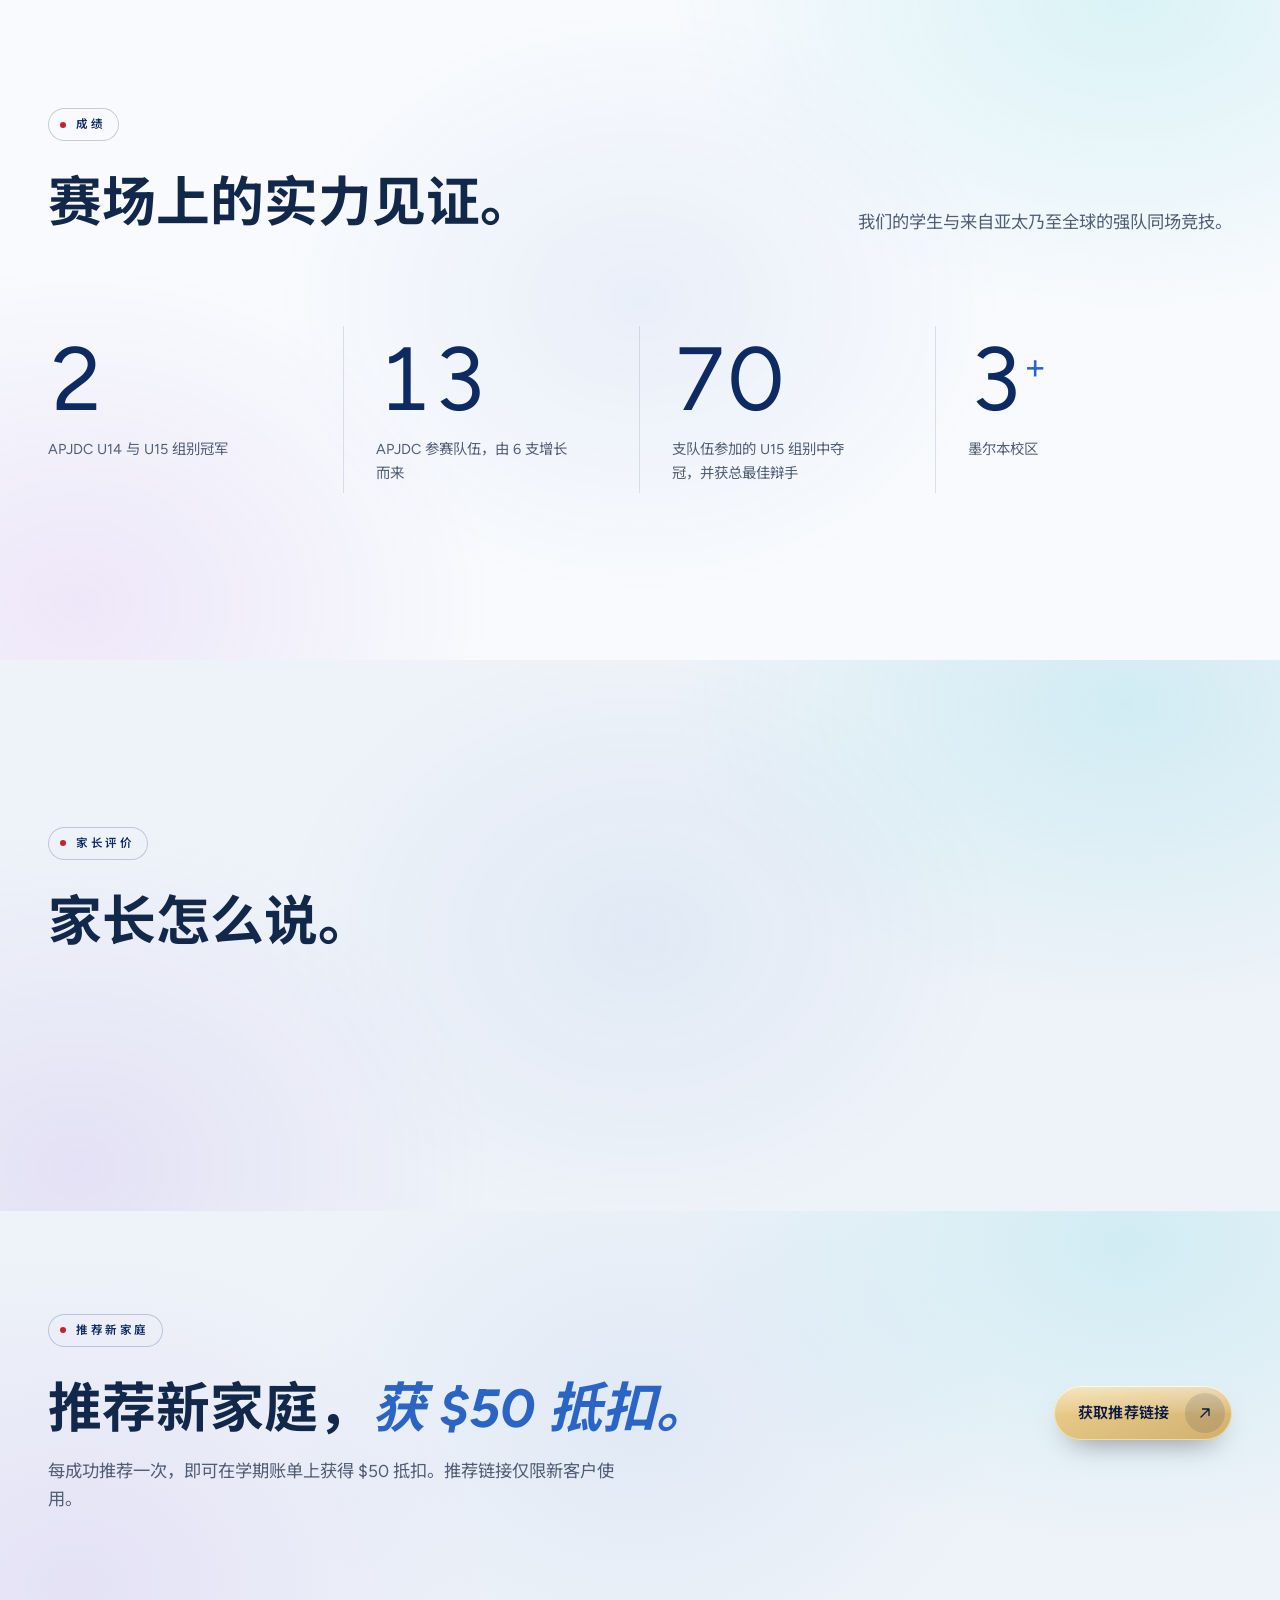
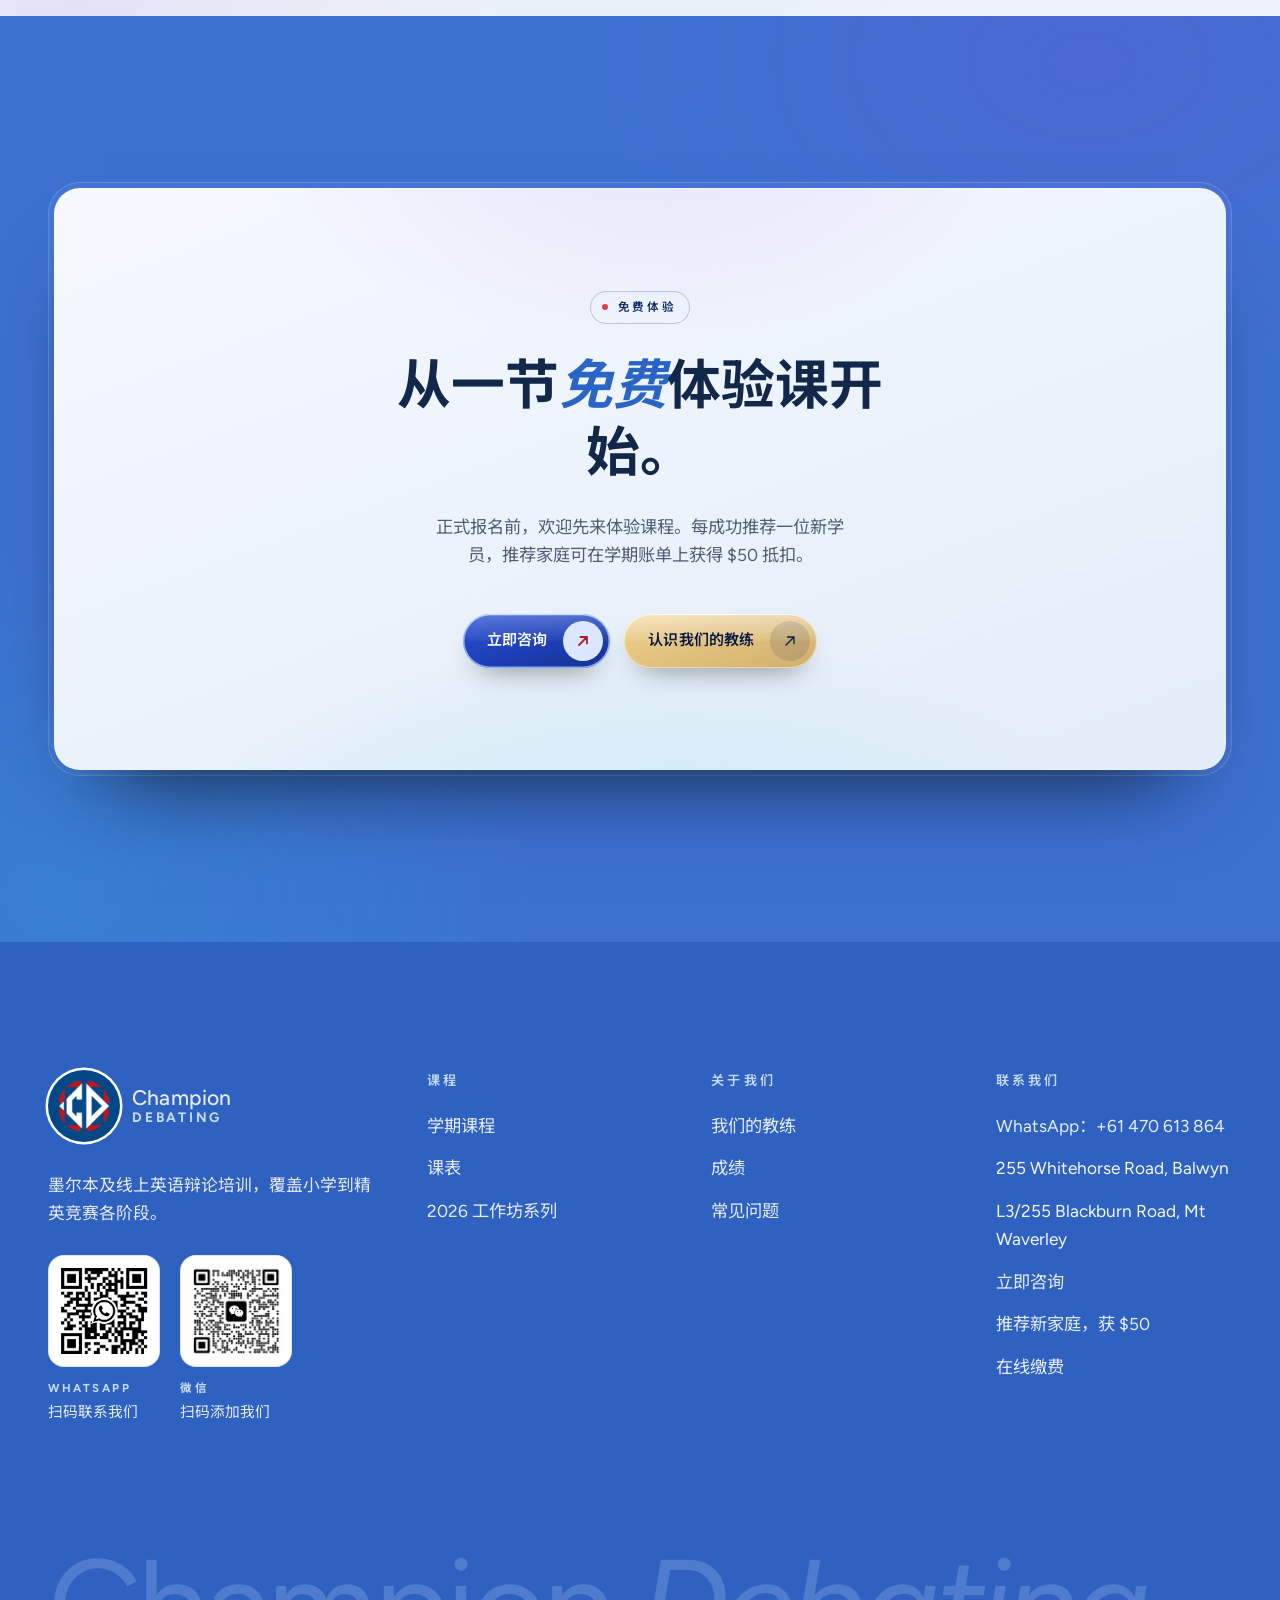
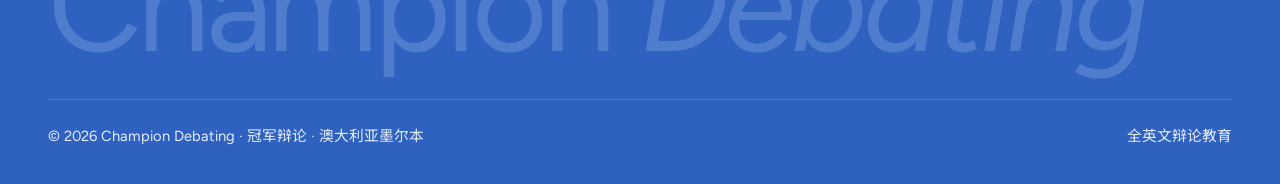
==== commit dda0a35e: "Poster viewer, new WhatsApp QR code and Senior Year 8–10 tag Hovering a workshop poster enlarges it " ====
--- a/zh/index.html
+++ b/zh/index.html
@@ -108,6 +108,7 @@
         <a href="competitions.html">赛事</a>
         <a href="contact.html">联系我们</a>
       </div>
+      <a class="nav__signin" href="https://champion-debating.acadeasy.com.au/app/sign-in">登录</a>
       <a class="nav__lang" href="../index.html" lang="en" hreflang="en-AU">EN</a>
       <a class="btn btn--primary btn--sm" href="contact.html#book">立即咨询
         <span class="btn__icon"><svg viewBox="0 0 16 16" fill="none" stroke="currentColor" stroke-width="1.3" stroke-linecap="round" stroke-linejoin="round" aria-hidden="true"><path d="M4 12 12 4M5.5 4H12v6.5"/></svg></span>
@@ -123,6 +124,7 @@
         <a href="contact.html"><span style="--i:4">联系我们</span></a>
       </div>
       <div class="menu__foot">
+        <a class="menu__lang" href="https://champion-debating.acadeasy.com.au/app/sign-in">登录</a>
         <a class="menu__lang" href="../index.html" lang="en" hreflang="en-AU">EN</a>
         <a class="btn btn--primary" href="contact.html#book">立即咨询
           <span class="btn__icon"><svg viewBox="0 0 16 16" fill="none" stroke="currentColor" stroke-width="1.3" stroke-linecap="round" stroke-linejoin="round" aria-hidden="true"><path d="M4 12 12 4M5.5 4H12v6.5"/></svg></span>
@@ -322,6 +324,18 @@
       </div>
     </section>
 
+    <section class="section section--cream" aria-labelledby="reviews-title">
+      <div class="container">
+        <div class="section-head">
+          <div data-reveal>
+            <span class="eyebrow">家长评价</span>
+            <h2 class="h2" id="reviews-title">家长怎么说。</h2>
+          </div>
+        </div>
+        <acadeasy-reviews border-color="#f94e4e" title="Family reviews"></acadeasy-reviews>
+      </div>
+    </section>
+
     <section class="section section--cream refer-band" aria-labelledby="refer-title">
       <div class="container refer-band__inner" data-reveal>
         <div>
@@ -414,6 +428,7 @@
 
   <script src="../scene.js?v=43" defer></script>
   <script src="../motions-of-the-week.js?v=1" defer></script>
+  <script src="https://champion-debating.acadeasy.com.au/embed.js" async></script>
   <script src="../main.js?v=17" defer></script>
 </body>
 </html>
--- a/styles.css
+++ b/styles.css
@@ -398,7 +398,7 @@
   background: var(--red-bright);
 }
 
-.nav__lang {
+.nav__lang, .nav__signin {
   display: grid; place-items: center;
   min-width: 44px; height: 44px; padding: 0 14px; margin-right: 10px; white-space: nowrap;
   border-left: 1px solid rgba(18, 40, 74, 0.18);
@@ -406,7 +406,8 @@
   text-decoration: underline transparent; text-underline-offset: 5px;
   transition: color 0.5s var(--ease), text-decoration-color 0.5s var(--ease);
 }
-.nav__lang:hover { color: var(--blue); text-decoration-color: currentColor; }
+.nav__lang:hover, .nav__signin:hover { color: var(--blue); text-decoration-color: currentColor; }
+.nav__signin { margin-right: 0; }
 .menu__lang { display: inline-block; margin-right: 18px; padding: 10px 0; font-size: 1.1rem; font-weight: 600; color: var(--sky-soft); }
 
 .nav__toggle {
@@ -1137,6 +1138,7 @@
   .nav__links, .nav .btn { display: none; }
   .nav__toggle { display: block; }
   .nav__lang { margin-left: auto; border-left: 0; }
+  .nav__signin { display: none; }
 }
 
 @media (max-width: 767px) {
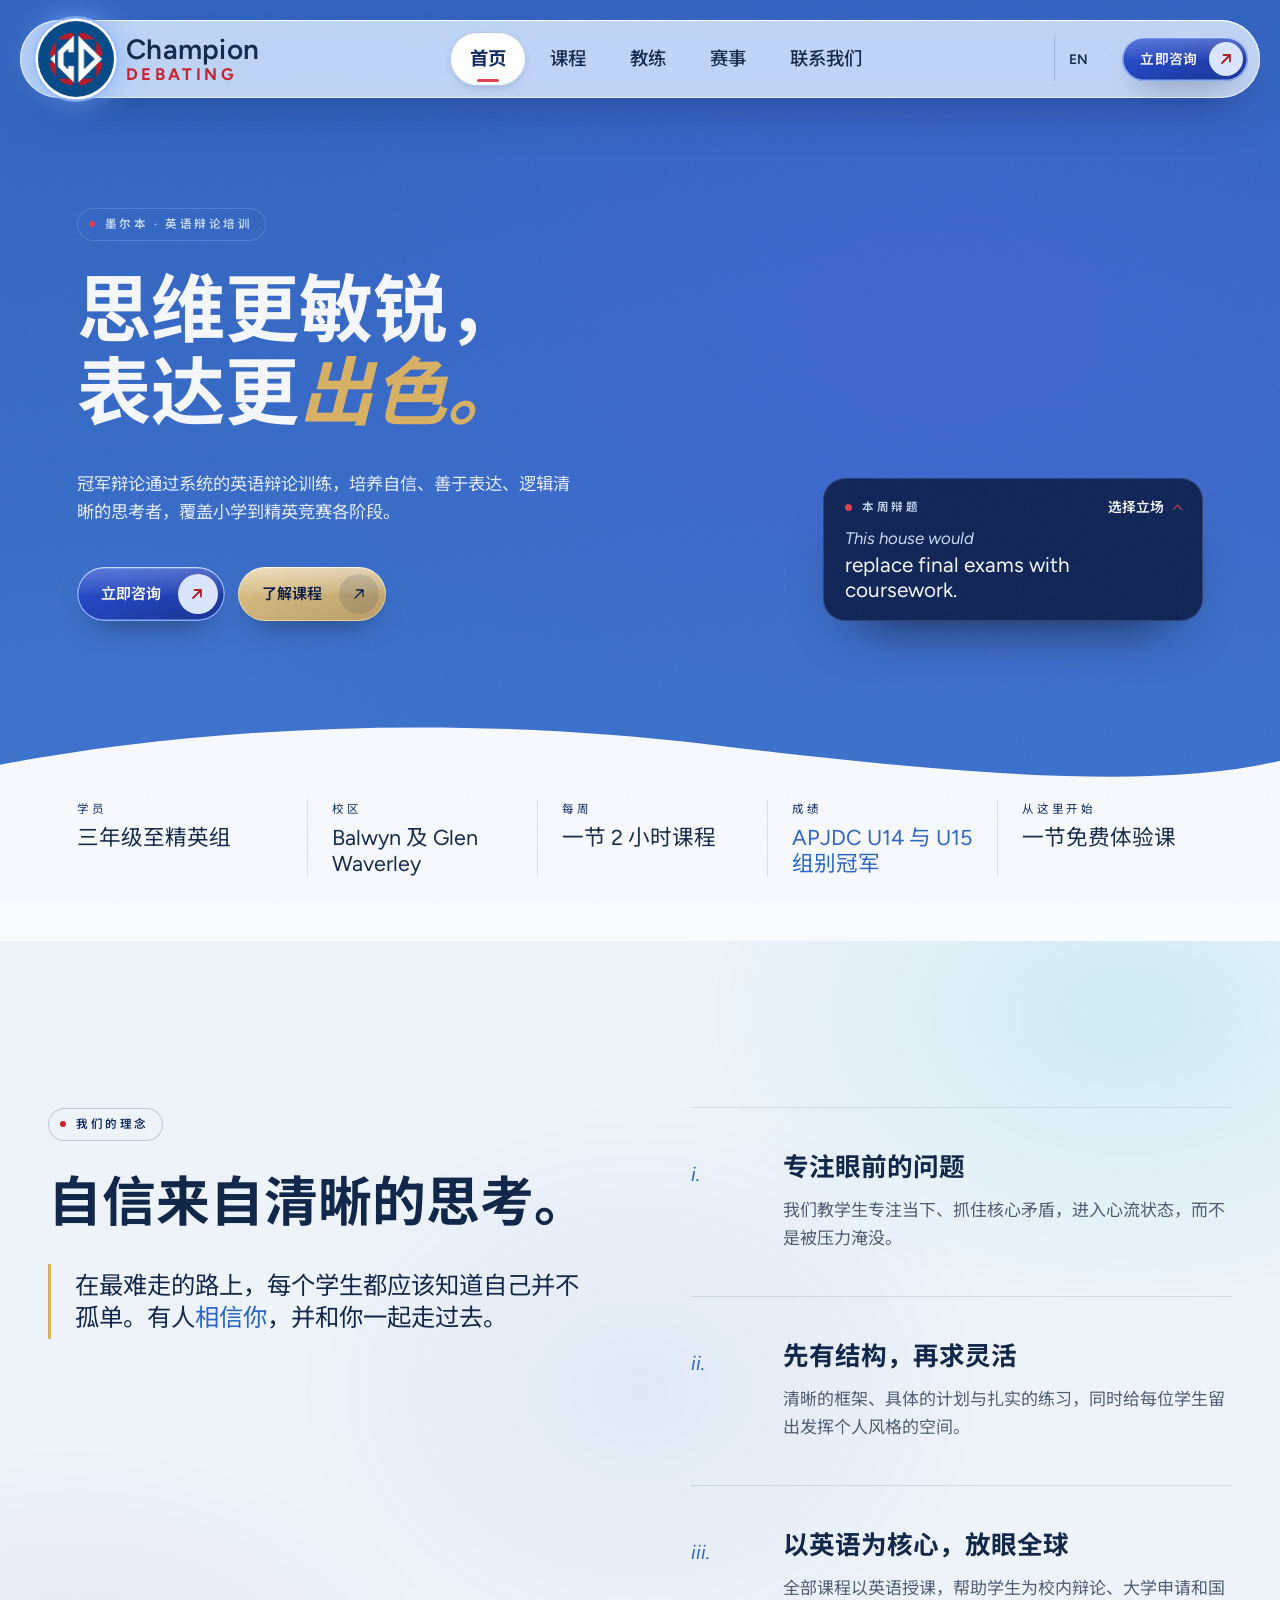
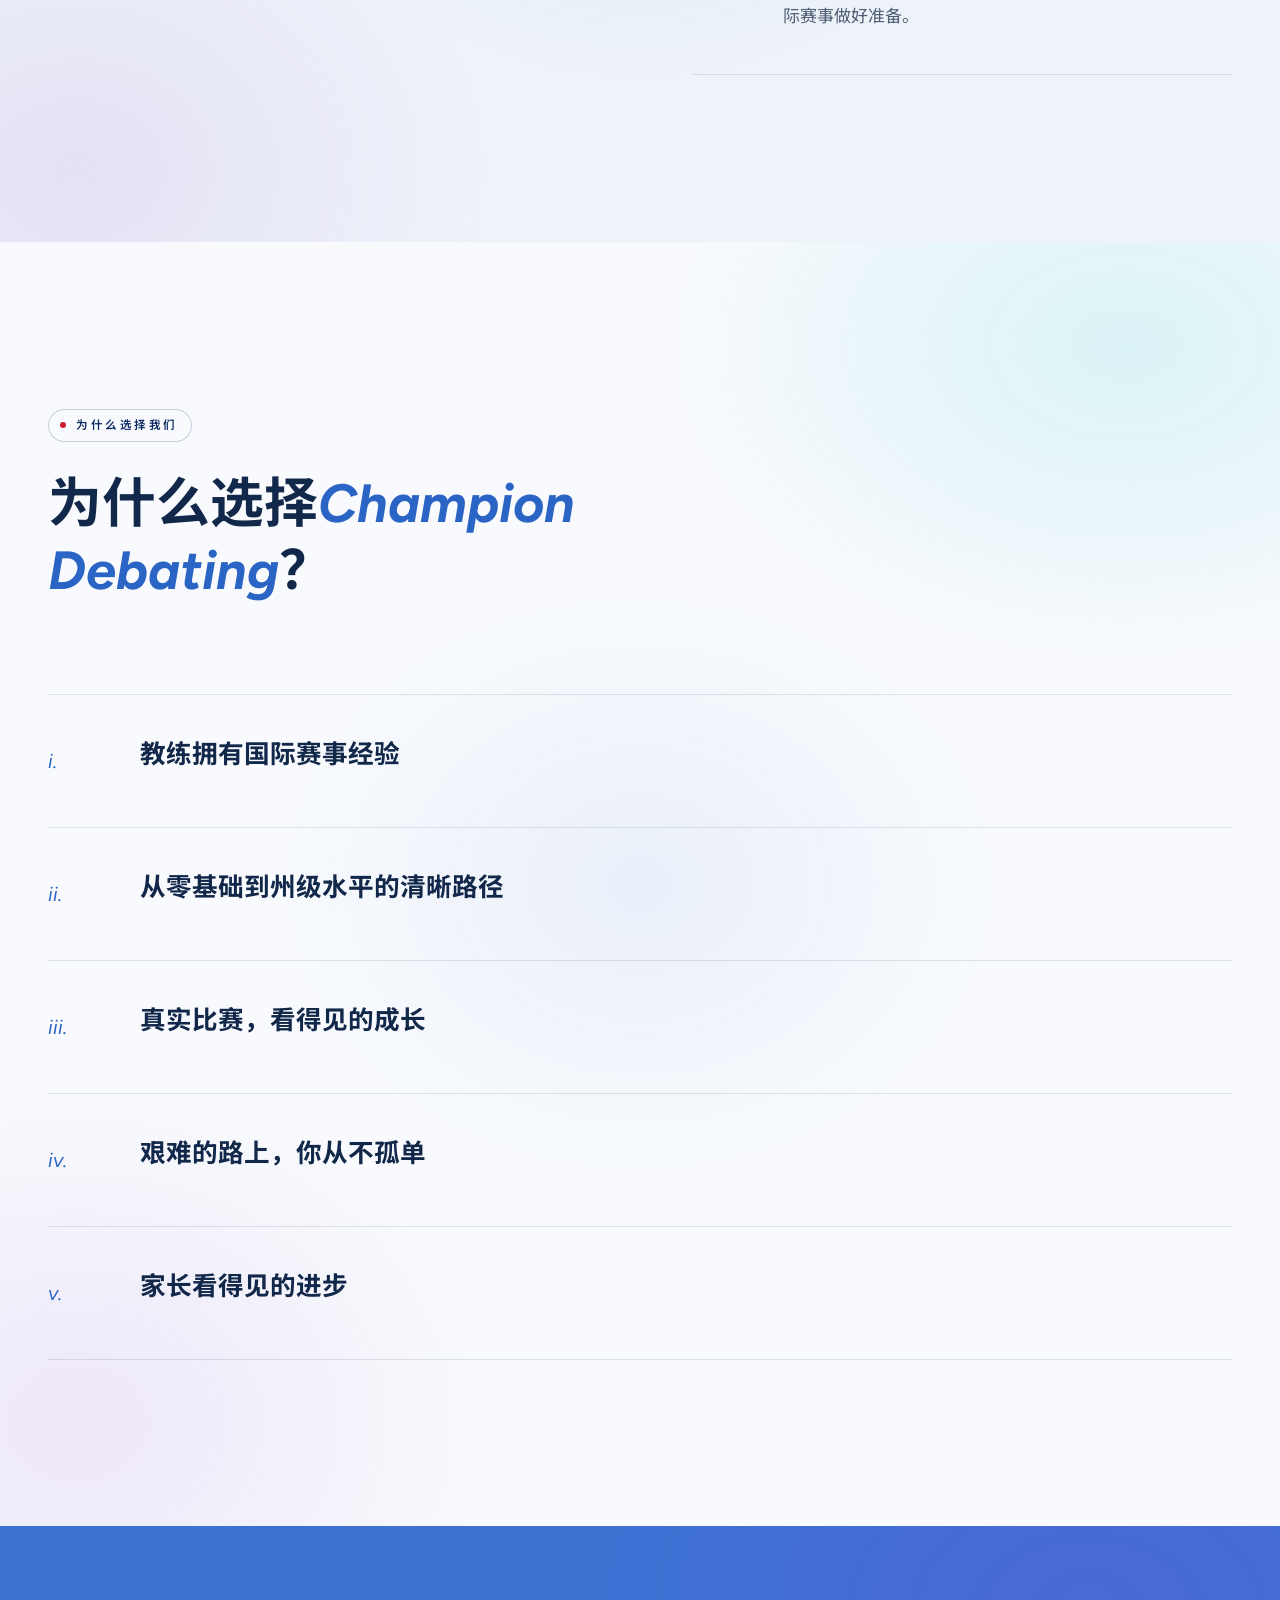
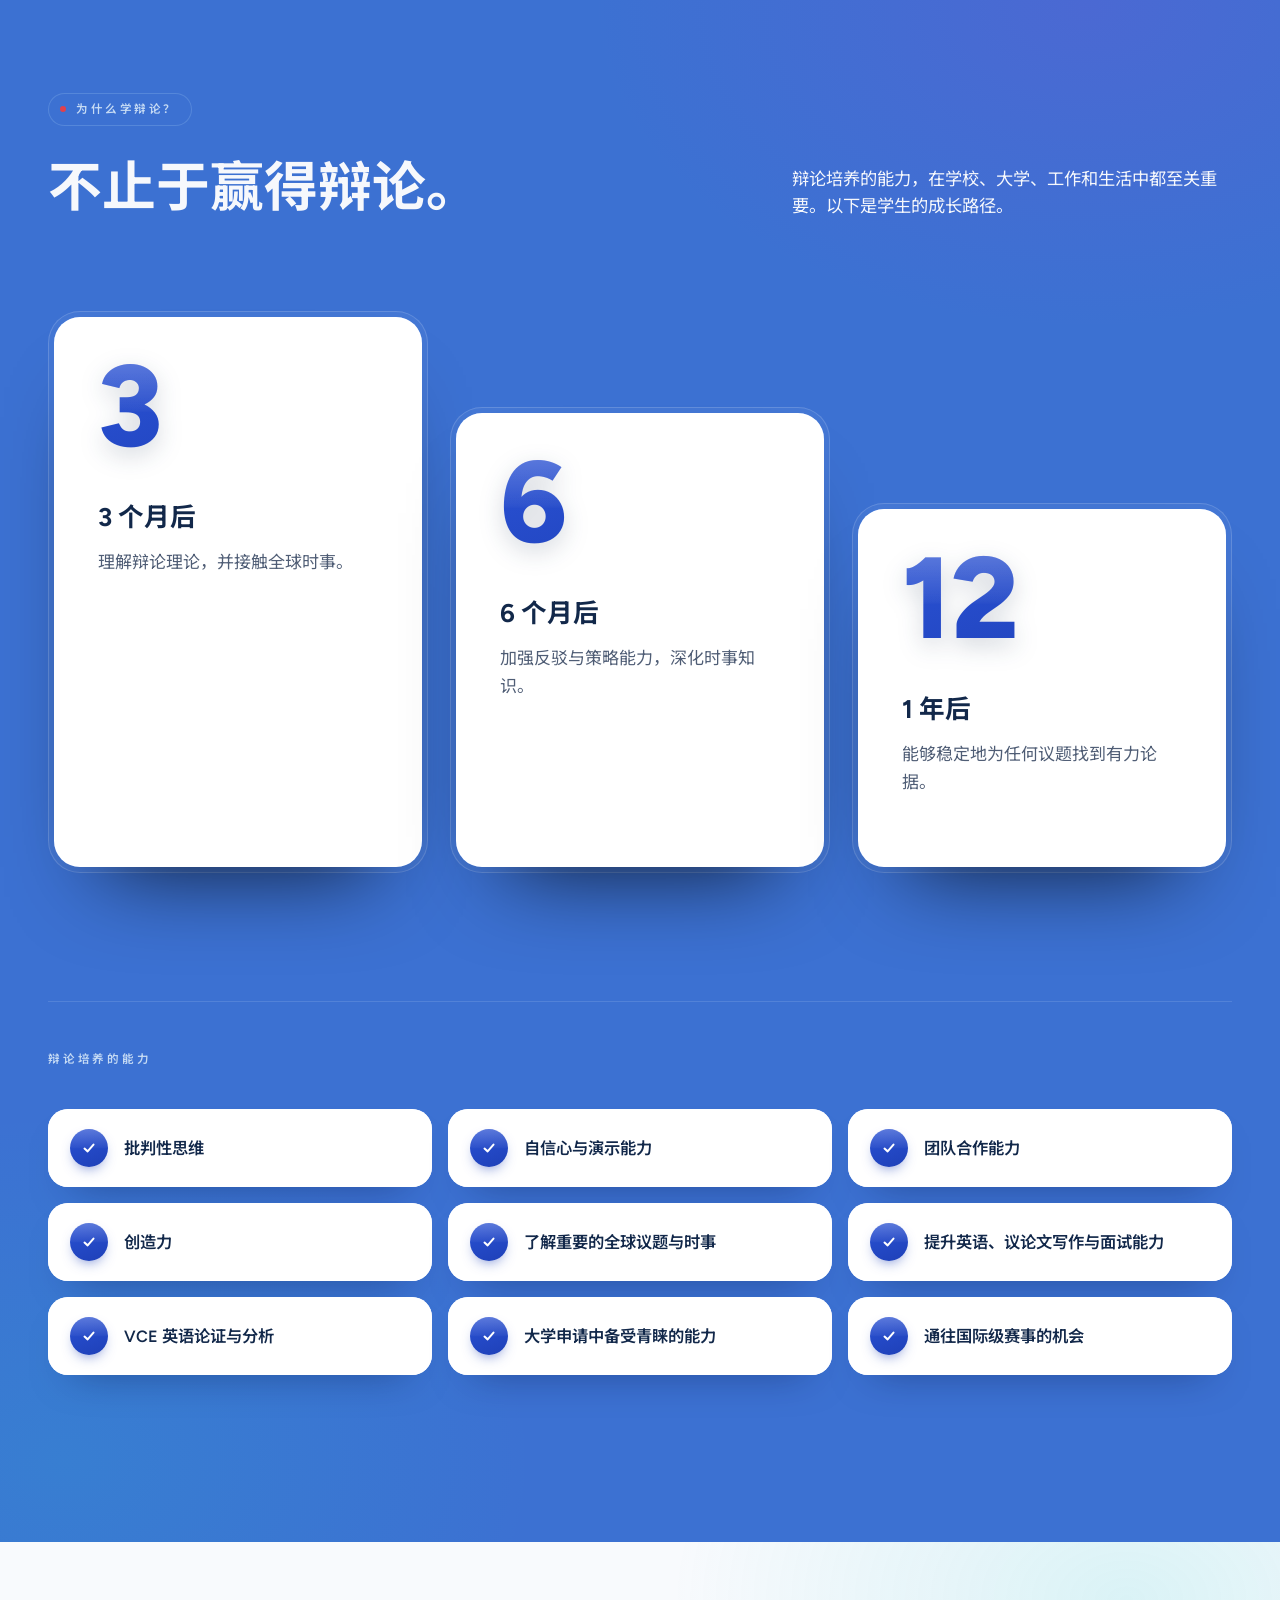
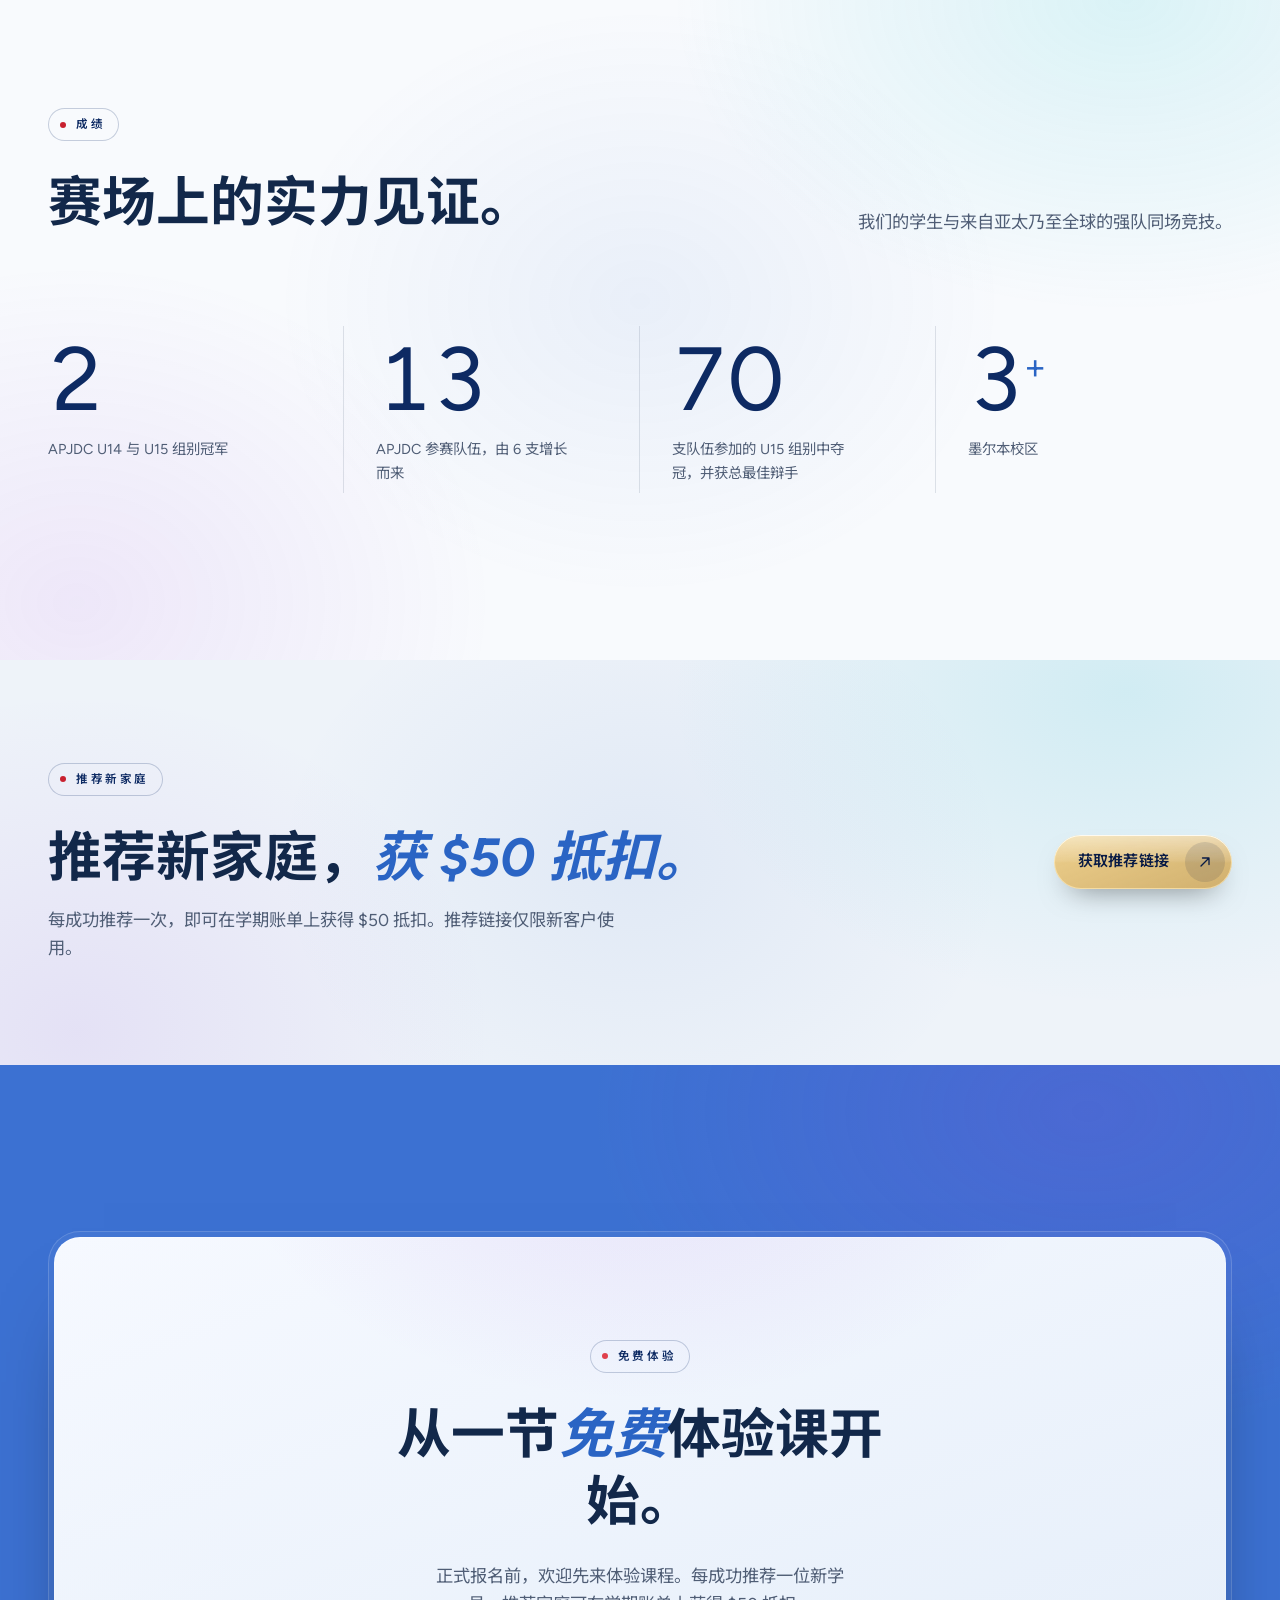
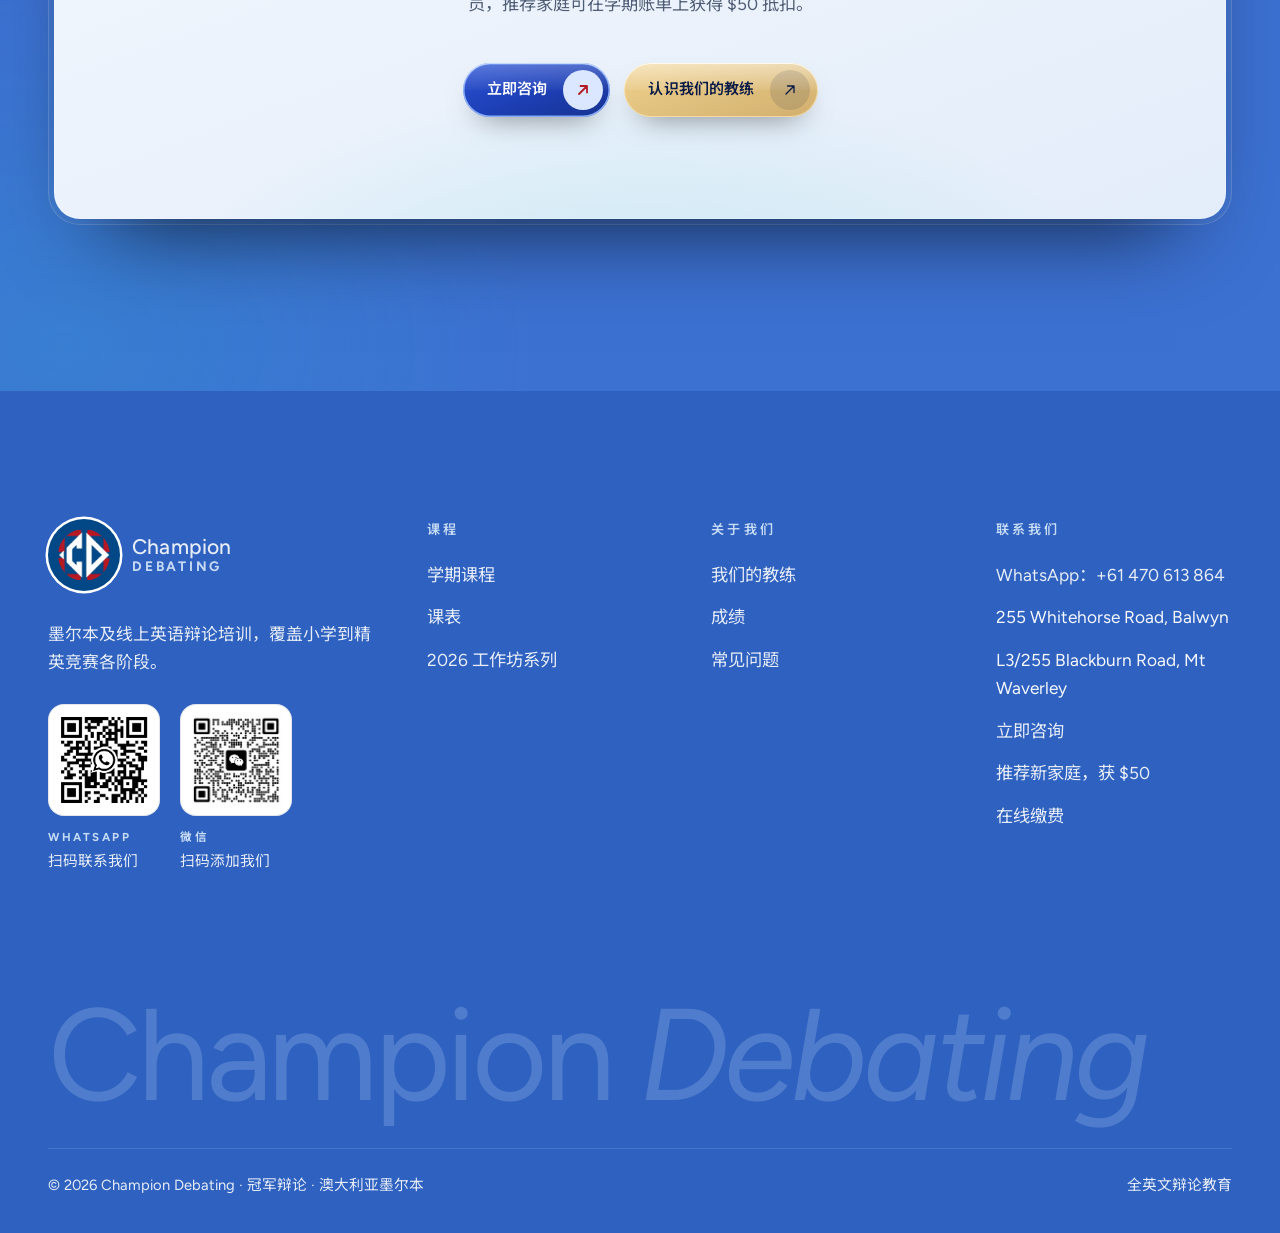
==== commit ad47911f: "Colour DEBATING in the header logo red, as in the AcadEasy logo Co-Authored-By: Claude Opus 5.5 <nor" ====
--- a/zh/index.html
+++ b/zh/index.html
@@ -36,7 +36,7 @@
   <link href="https://fonts.googleapis.com/css2?family=Noto+Sans+SC:wght@400;500;700&display=swap" rel="stylesheet">
   <link rel="icon" type="image/png" href="../favicon.png">
   <link rel="apple-touch-icon" href="../apple-touch-icon.png">
-  <link rel="stylesheet" href="../styles.css?v=96">
+  <link rel="stylesheet" href="../styles.css?v=97">
   <script type="application/ld+json">
   {
     "@context": "https://schema.org",
@@ -108,7 +108,6 @@
         <a href="competitions.html">赛事</a>
         <a href="contact.html">联系我们</a>
       </div>
-      <a class="nav__signin" href="https://champion-debating.acadeasy.com.au/app/sign-in">登录</a>
       <a class="nav__lang" href="../index.html" lang="en" hreflang="en-AU">EN</a>
       <a class="btn btn--primary btn--sm" href="contact.html#book">立即咨询
         <span class="btn__icon"><svg viewBox="0 0 16 16" fill="none" stroke="currentColor" stroke-width="1.3" stroke-linecap="round" stroke-linejoin="round" aria-hidden="true"><path d="M4 12 12 4M5.5 4H12v6.5"/></svg></span>
@@ -124,7 +123,6 @@
         <a href="contact.html"><span style="--i:4">联系我们</span></a>
       </div>
       <div class="menu__foot">
-        <a class="menu__lang" href="https://champion-debating.acadeasy.com.au/app/sign-in">登录</a>
         <a class="menu__lang" href="../index.html" lang="en" hreflang="en-AU">EN</a>
         <a class="btn btn--primary" href="contact.html#book">立即咨询
           <span class="btn__icon"><svg viewBox="0 0 16 16" fill="none" stroke="currentColor" stroke-width="1.3" stroke-linecap="round" stroke-linejoin="round" aria-hidden="true"><path d="M4 12 12 4M5.5 4H12v6.5"/></svg></span>
@@ -324,18 +322,6 @@
       </div>
     </section>
 
-    <section class="section section--cream" aria-labelledby="reviews-title">
-      <div class="container">
-        <div class="section-head">
-          <div data-reveal>
-            <span class="eyebrow">家长评价</span>
-            <h2 class="h2" id="reviews-title">家长怎么说。</h2>
-          </div>
-        </div>
-        <acadeasy-reviews border-color="#f94e4e" title="Family reviews"></acadeasy-reviews>
-      </div>
-    </section>
-
     <section class="section section--cream refer-band" aria-labelledby="refer-title">
       <div class="container refer-band__inner" data-reveal>
         <div>
@@ -428,7 +414,6 @@
 
   <script src="../scene.js?v=43" defer></script>
   <script src="../motions-of-the-week.js?v=1" defer></script>
-  <script src="https://champion-debating.acadeasy.com.au/embed.js" async></script>
   <script src="../main.js?v=17" defer></script>
 </body>
 </html>
--- a/styles.css
+++ b/styles.css
@@ -4,6 +4,7 @@
   --ink: #081a45;
   --ink-2: #0c2257;
   --blue: #0d2a63;
+  --debating-red: #c8202f;
   --blue-bright: #2a64c4;
   --royal: #2f62e8;
   --gold: #d8b062;
@@ -374,7 +375,7 @@
 .brand__word span { font-size: 0.86rem; font-weight: 700; letter-spacing: 0.2em; text-transform: uppercase; color: var(--sky-soft); margin-top: 3px; }
 
 .nav .brand__word b { font-size: 1.75rem; font-weight: 600; }
-.nav .brand__word span { font-size: 1.05rem; color: var(--blue); }
+.nav .brand__word span { font-size: 1.05rem; color: var(--debating-red); }
 .nav__links { display: flex; gap: 4px; margin: 0 auto; }
 .nav__links a {
   padding: 12px 20px;
@@ -398,7 +399,7 @@
   background: var(--red-bright);
 }
 
-.nav__lang, .nav__signin {
+.nav__lang {
   display: grid; place-items: center;
   min-width: 44px; height: 44px; padding: 0 14px; margin-right: 10px; white-space: nowrap;
   border-left: 1px solid rgba(18, 40, 74, 0.18);
@@ -406,8 +407,7 @@
   text-decoration: underline transparent; text-underline-offset: 5px;
   transition: color 0.5s var(--ease), text-decoration-color 0.5s var(--ease);
 }
-.nav__lang:hover, .nav__signin:hover { color: var(--blue); text-decoration-color: currentColor; }
-.nav__signin { margin-right: 0; }
+.nav__lang:hover { color: var(--blue); text-decoration-color: currentColor; }
 .menu__lang { display: inline-block; margin-right: 18px; padding: 10px 0; font-size: 1.1rem; font-weight: 600; color: var(--sky-soft); }
 
 .nav__toggle {
@@ -1138,7 +1138,6 @@
   .nav__links, .nav .btn { display: none; }
   .nav__toggle { display: block; }
   .nav__lang { margin-left: auto; border-left: 0; }
-  .nav__signin { display: none; }
 }
 
 @media (max-width: 767px) {
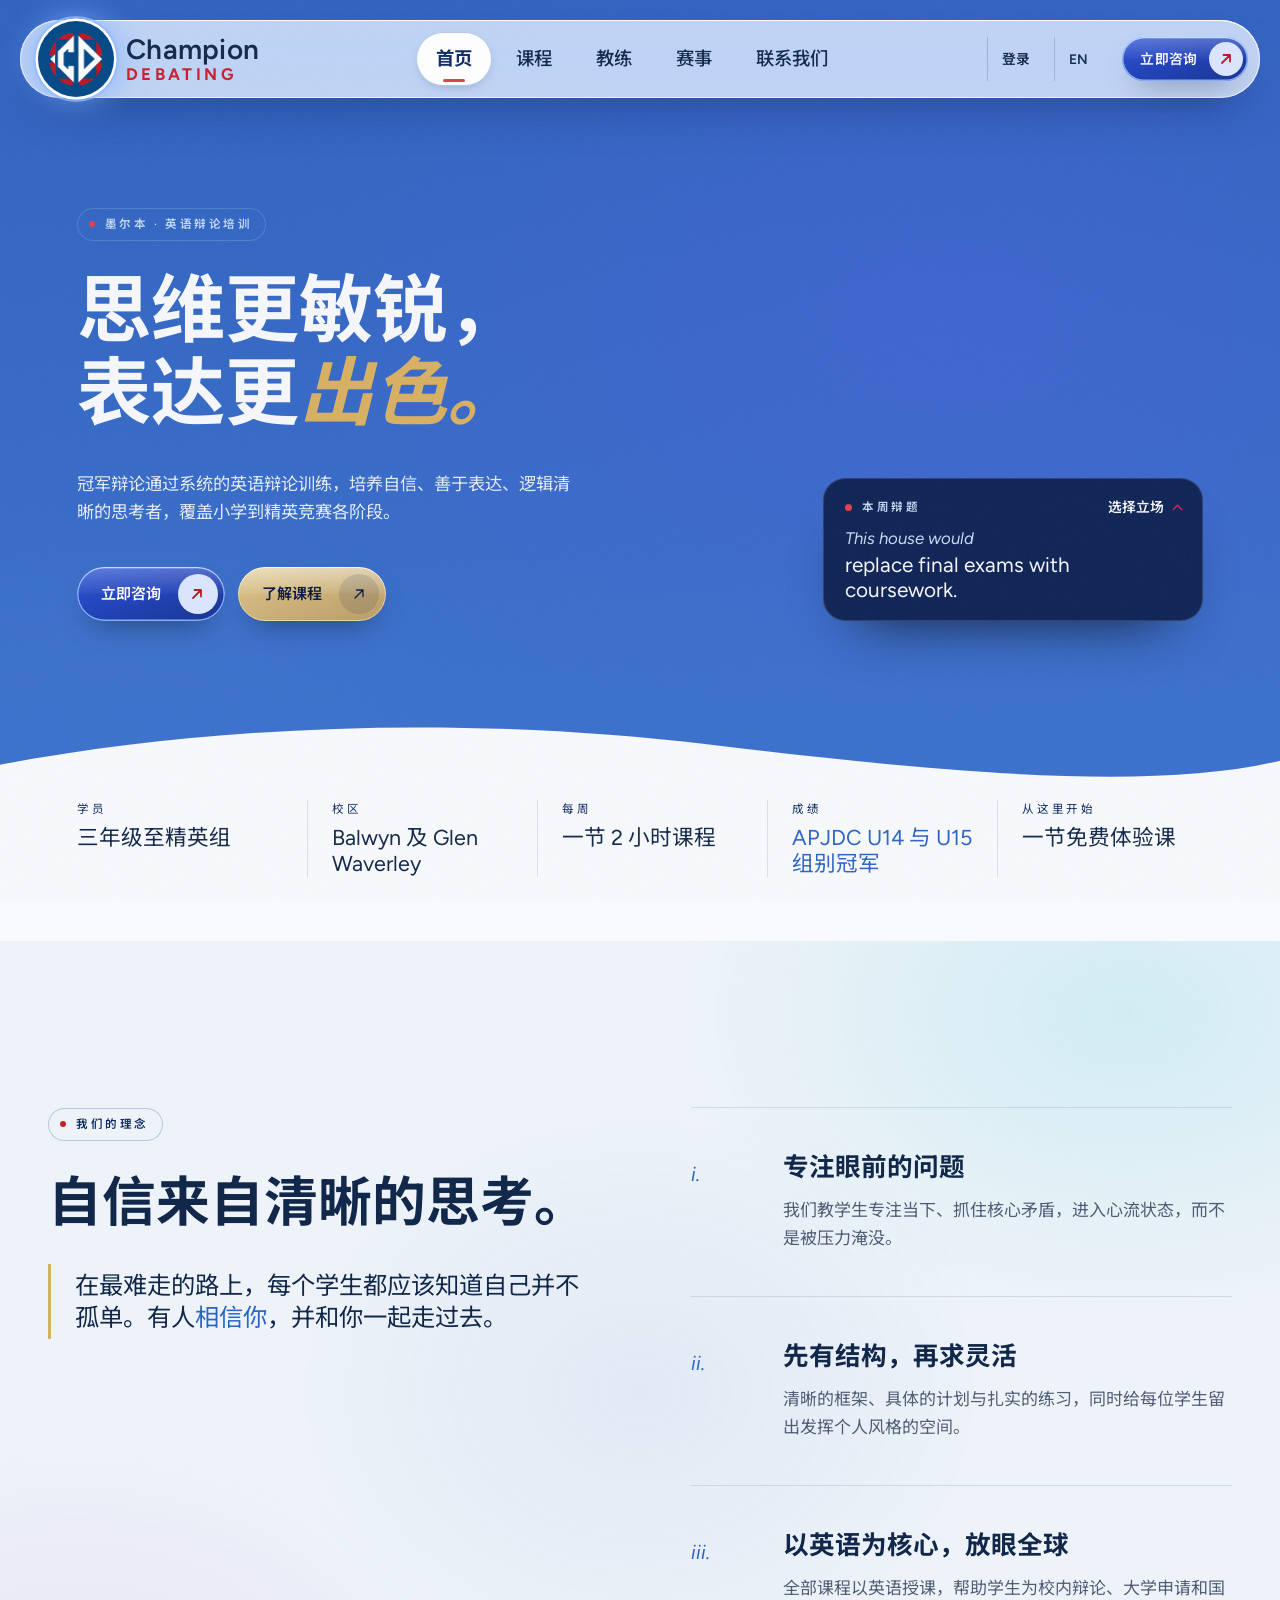
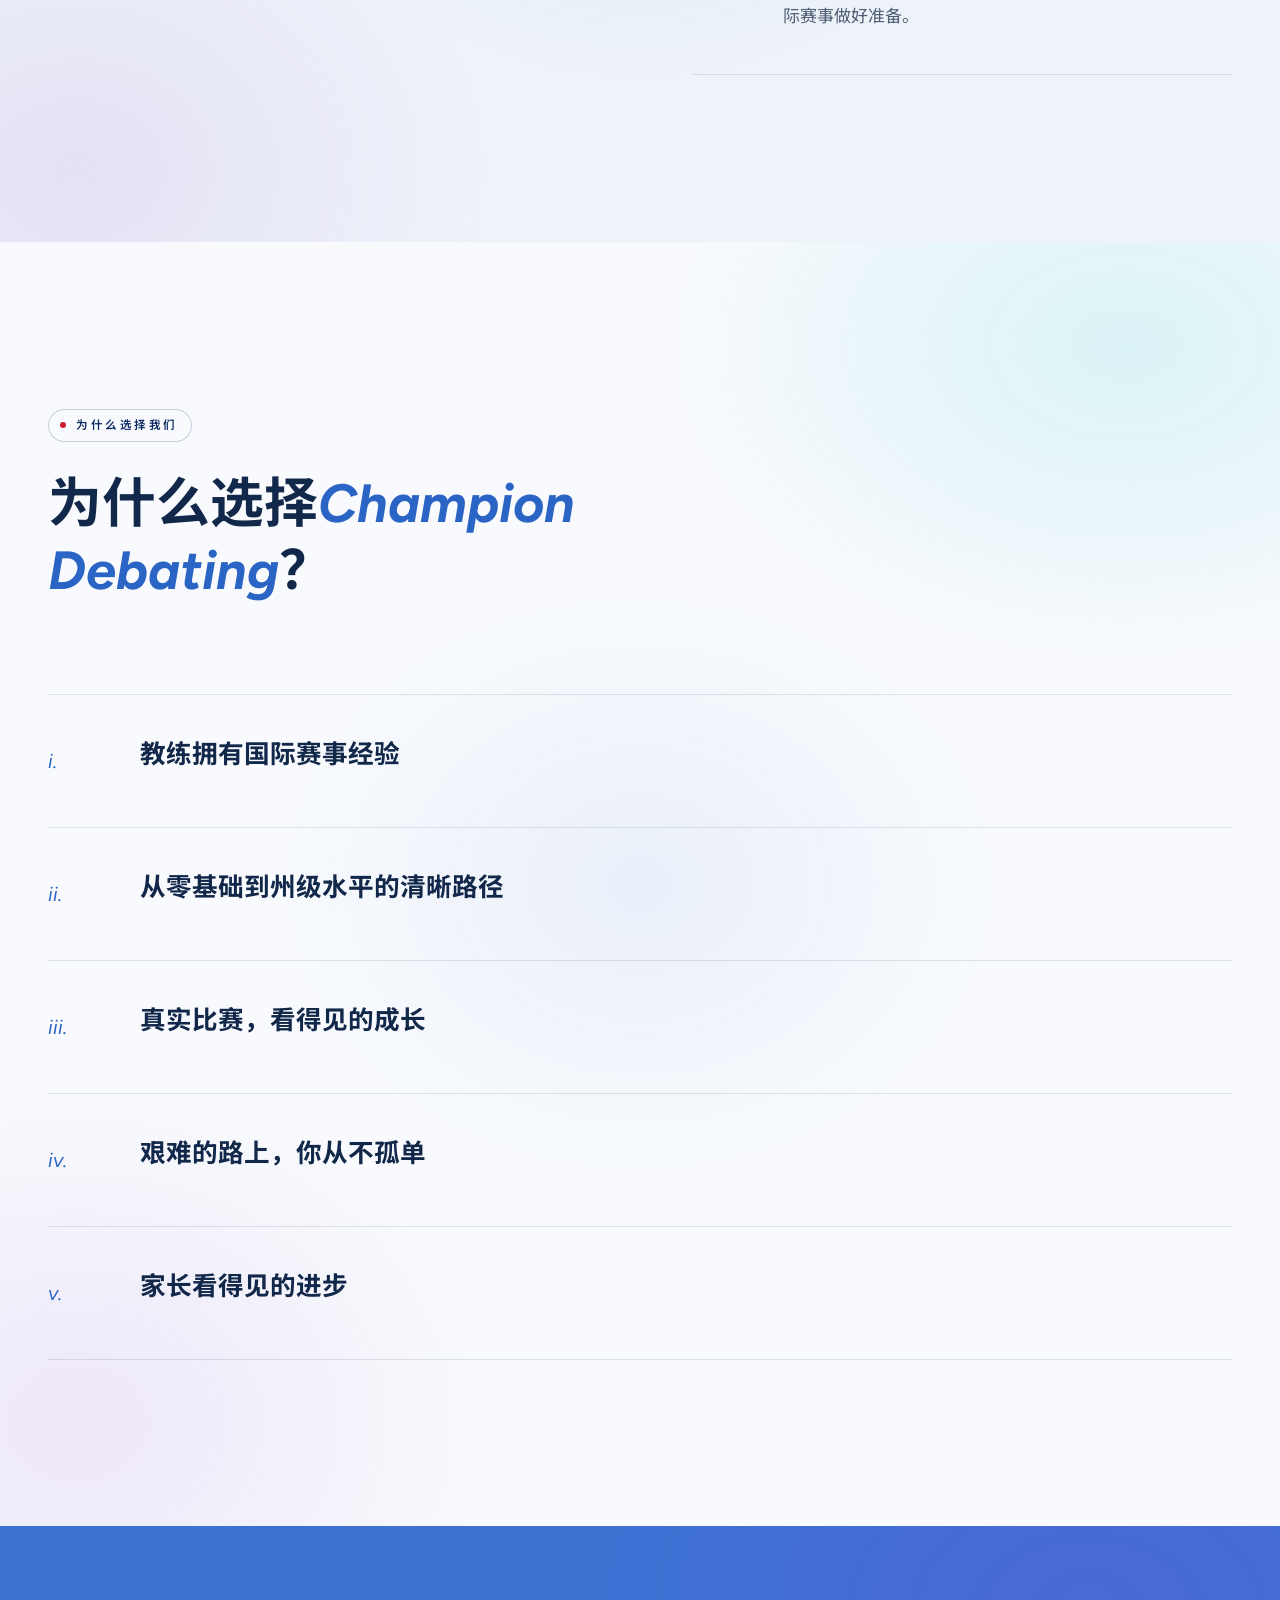
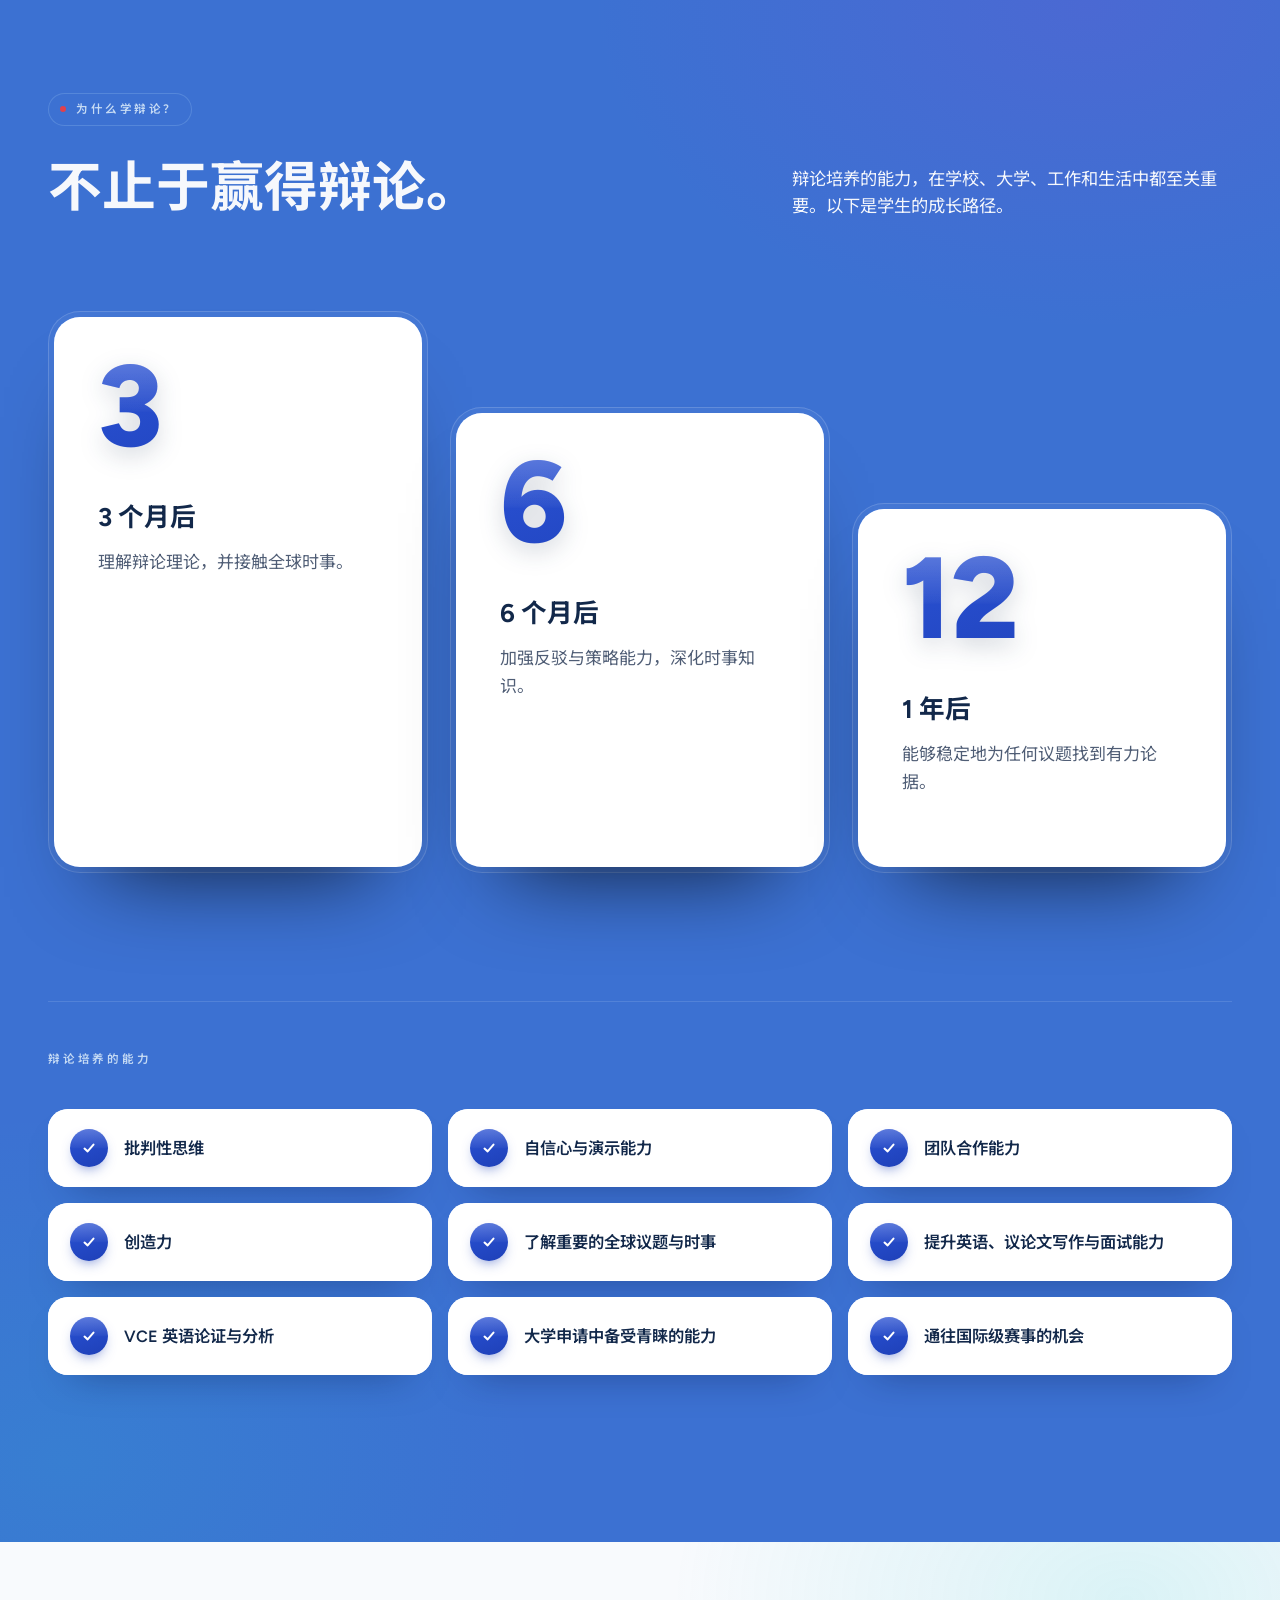
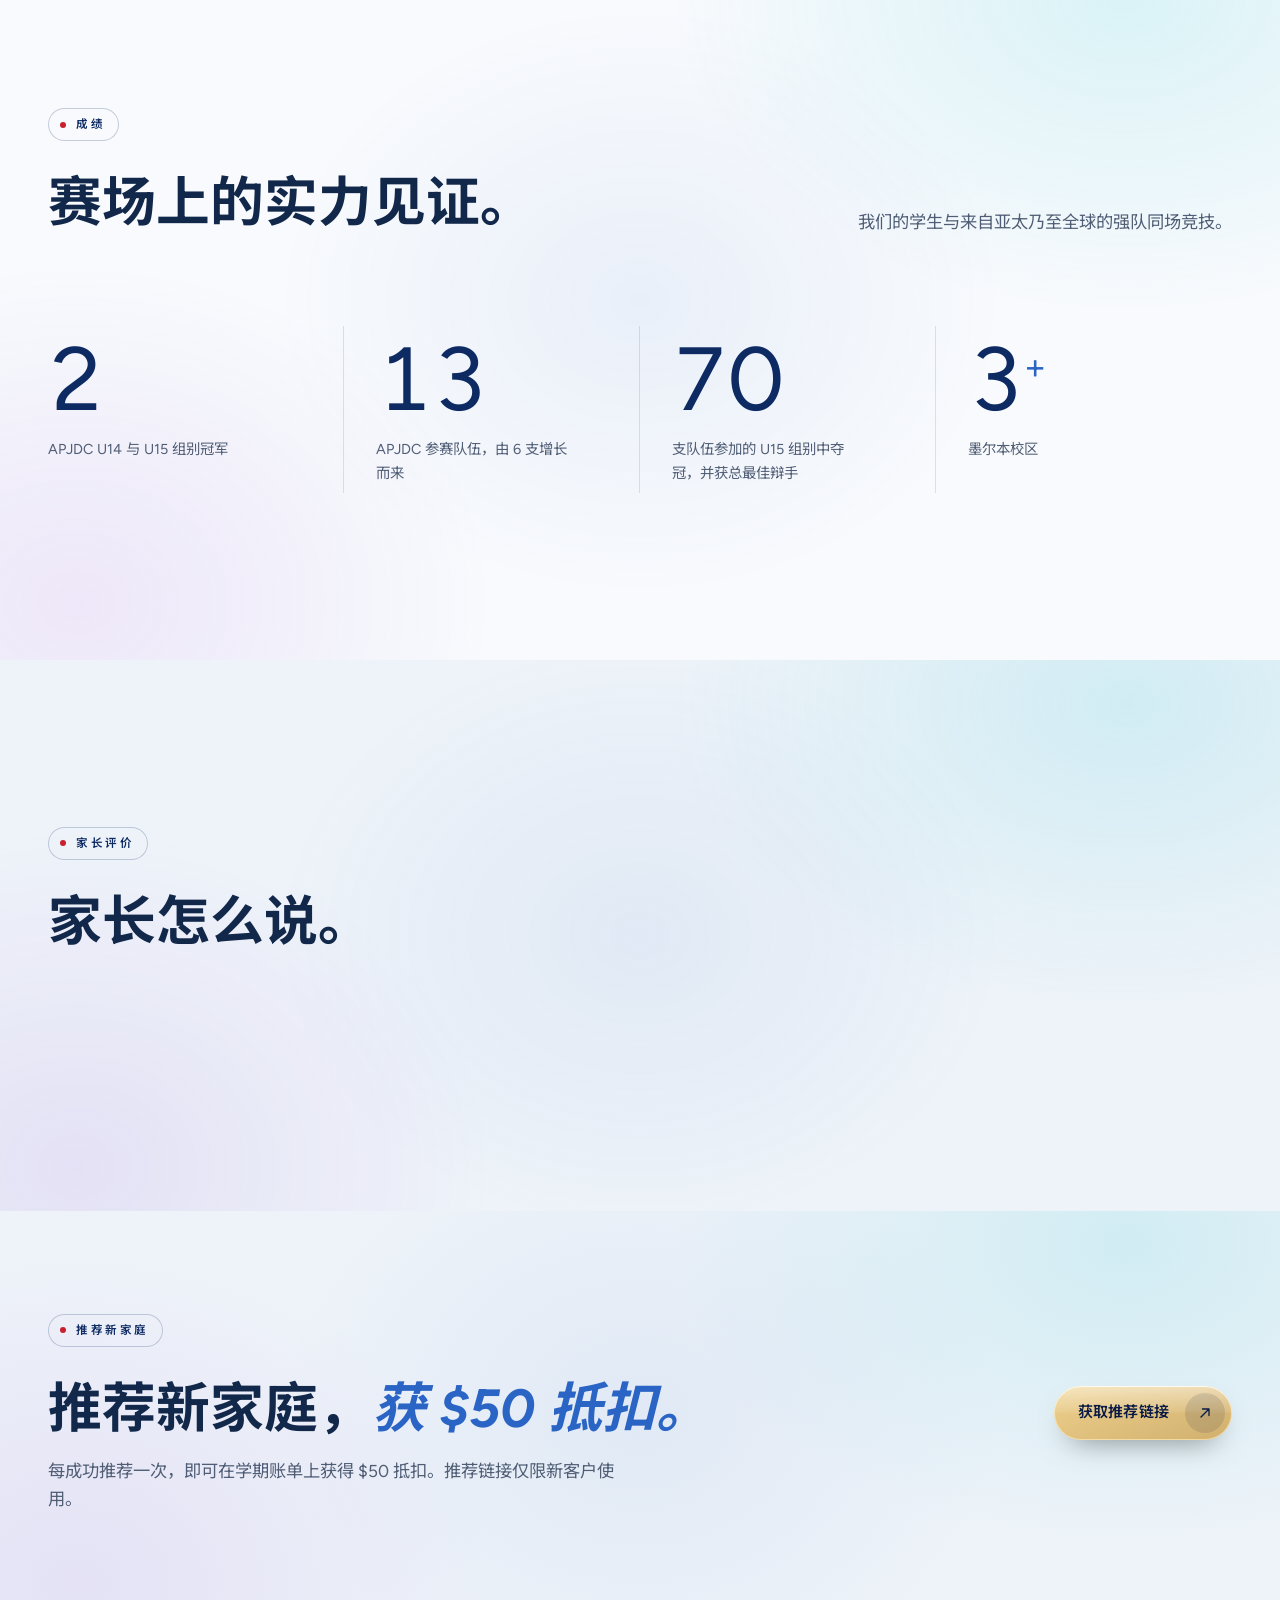
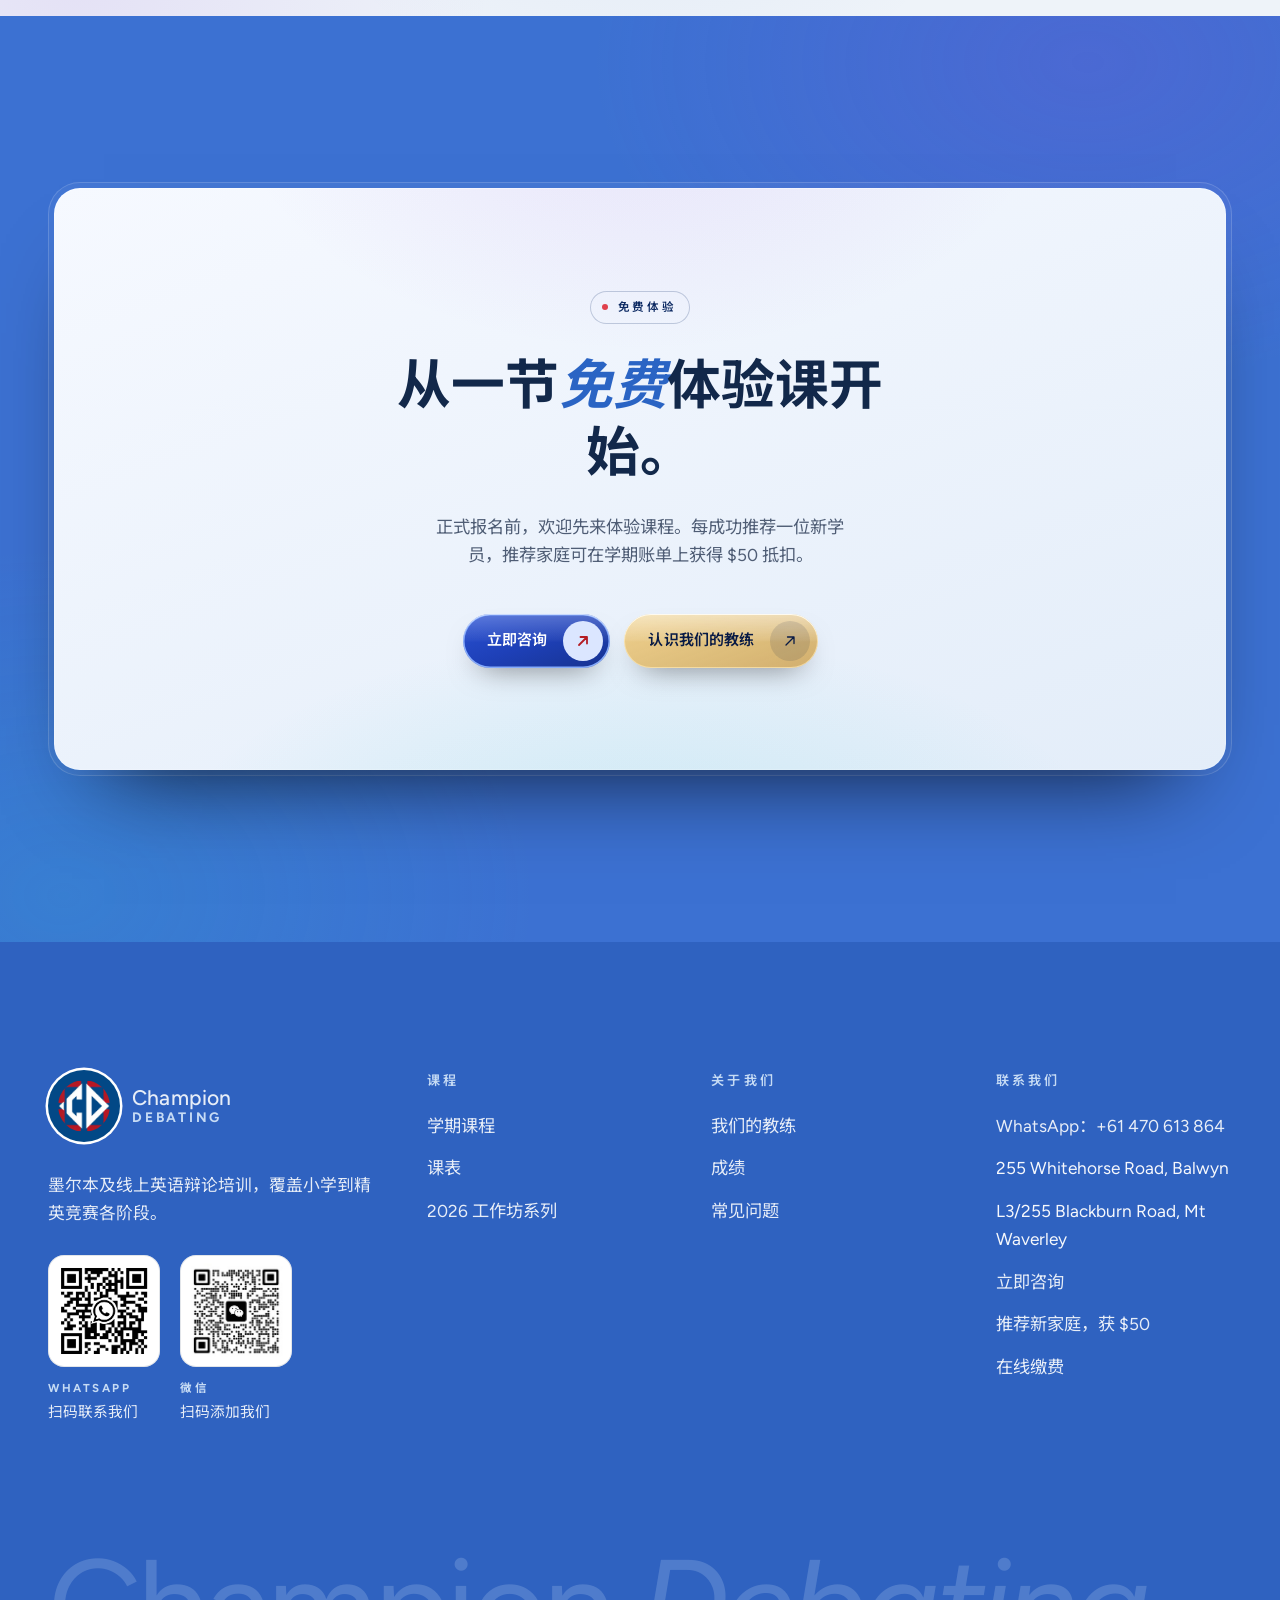
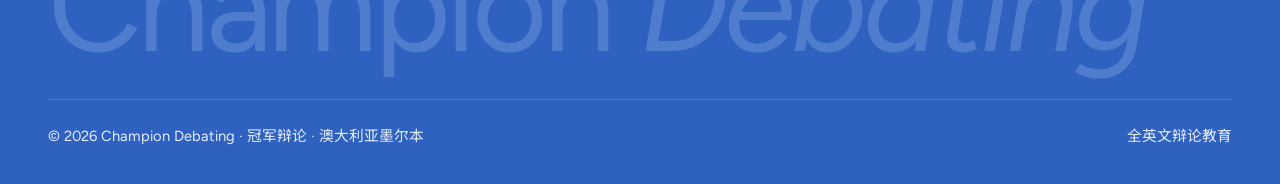
==== commit 52076503: "Colour DEBATING in the header logo red, as in the AcadEasy logo Co-Authored-By: Claude Opus 5.5 <nor" ====
--- a/zh/index.html
+++ b/zh/index.html
@@ -108,6 +108,7 @@
         <a href="competitions.html">赛事</a>
         <a href="contact.html">联系我们</a>
       </div>
+      <a class="nav__signin" href="https://champion-debating.acadeasy.com.au/app/sign-in">登录</a>
       <a class="nav__lang" href="../index.html" lang="en" hreflang="en-AU">EN</a>
       <a class="btn btn--primary btn--sm" href="contact.html#book">立即咨询
         <span class="btn__icon"><svg viewBox="0 0 16 16" fill="none" stroke="currentColor" stroke-width="1.3" stroke-linecap="round" stroke-linejoin="round" aria-hidden="true"><path d="M4 12 12 4M5.5 4H12v6.5"/></svg></span>
@@ -123,6 +124,7 @@
         <a href="contact.html"><span style="--i:4">联系我们</span></a>
       </div>
       <div class="menu__foot">
+        <a class="menu__lang" href="https://champion-debating.acadeasy.com.au/app/sign-in">登录</a>
         <a class="menu__lang" href="../index.html" lang="en" hreflang="en-AU">EN</a>
         <a class="btn btn--primary" href="contact.html#book">立即咨询
           <span class="btn__icon"><svg viewBox="0 0 16 16" fill="none" stroke="currentColor" stroke-width="1.3" stroke-linecap="round" stroke-linejoin="round" aria-hidden="true"><path d="M4 12 12 4M5.5 4H12v6.5"/></svg></span>
@@ -322,6 +324,18 @@
       </div>
     </section>
 
+    <section class="section section--cream" aria-labelledby="reviews-title">
+      <div class="container">
+        <div class="section-head">
+          <div data-reveal>
+            <span class="eyebrow">家长评价</span>
+            <h2 class="h2" id="reviews-title">家长怎么说。</h2>
+          </div>
+        </div>
+        <acadeasy-reviews border-color="#f94e4e" title="Family reviews"></acadeasy-reviews>
+      </div>
+    </section>
+
     <section class="section section--cream refer-band" aria-labelledby="refer-title">
       <div class="container refer-band__inner" data-reveal>
         <div>
@@ -414,6 +428,7 @@
 
   <script src="../scene.js?v=43" defer></script>
   <script src="../motions-of-the-week.js?v=1" defer></script>
+  <script src="https://champion-debating.acadeasy.com.au/embed.js" async></script>
   <script src="../main.js?v=17" defer></script>
 </body>
 </html>
--- a/styles.css
+++ b/styles.css
@@ -399,7 +399,7 @@
   background: var(--red-bright);
 }
 
-.nav__lang {
+.nav__lang, .nav__signin {
   display: grid; place-items: center;
   min-width: 44px; height: 44px; padding: 0 14px; margin-right: 10px; white-space: nowrap;
   border-left: 1px solid rgba(18, 40, 74, 0.18);
@@ -407,7 +407,8 @@
   text-decoration: underline transparent; text-underline-offset: 5px;
   transition: color 0.5s var(--ease), text-decoration-color 0.5s var(--ease);
 }
-.nav__lang:hover { color: var(--blue); text-decoration-color: currentColor; }
+.nav__lang:hover, .nav__signin:hover { color: var(--blue); text-decoration-color: currentColor; }
+.nav__signin { margin-right: 0; }
 .menu__lang { display: inline-block; margin-right: 18px; padding: 10px 0; font-size: 1.1rem; font-weight: 600; color: var(--sky-soft); }
 
 .nav__toggle {
@@ -1138,6 +1139,7 @@
   .nav__links, .nav .btn { display: none; }
   .nav__toggle { display: block; }
   .nav__lang { margin-left: auto; border-left: 0; }
+  .nav__signin { display: none; }
 }
 
 @media (max-width: 767px) {
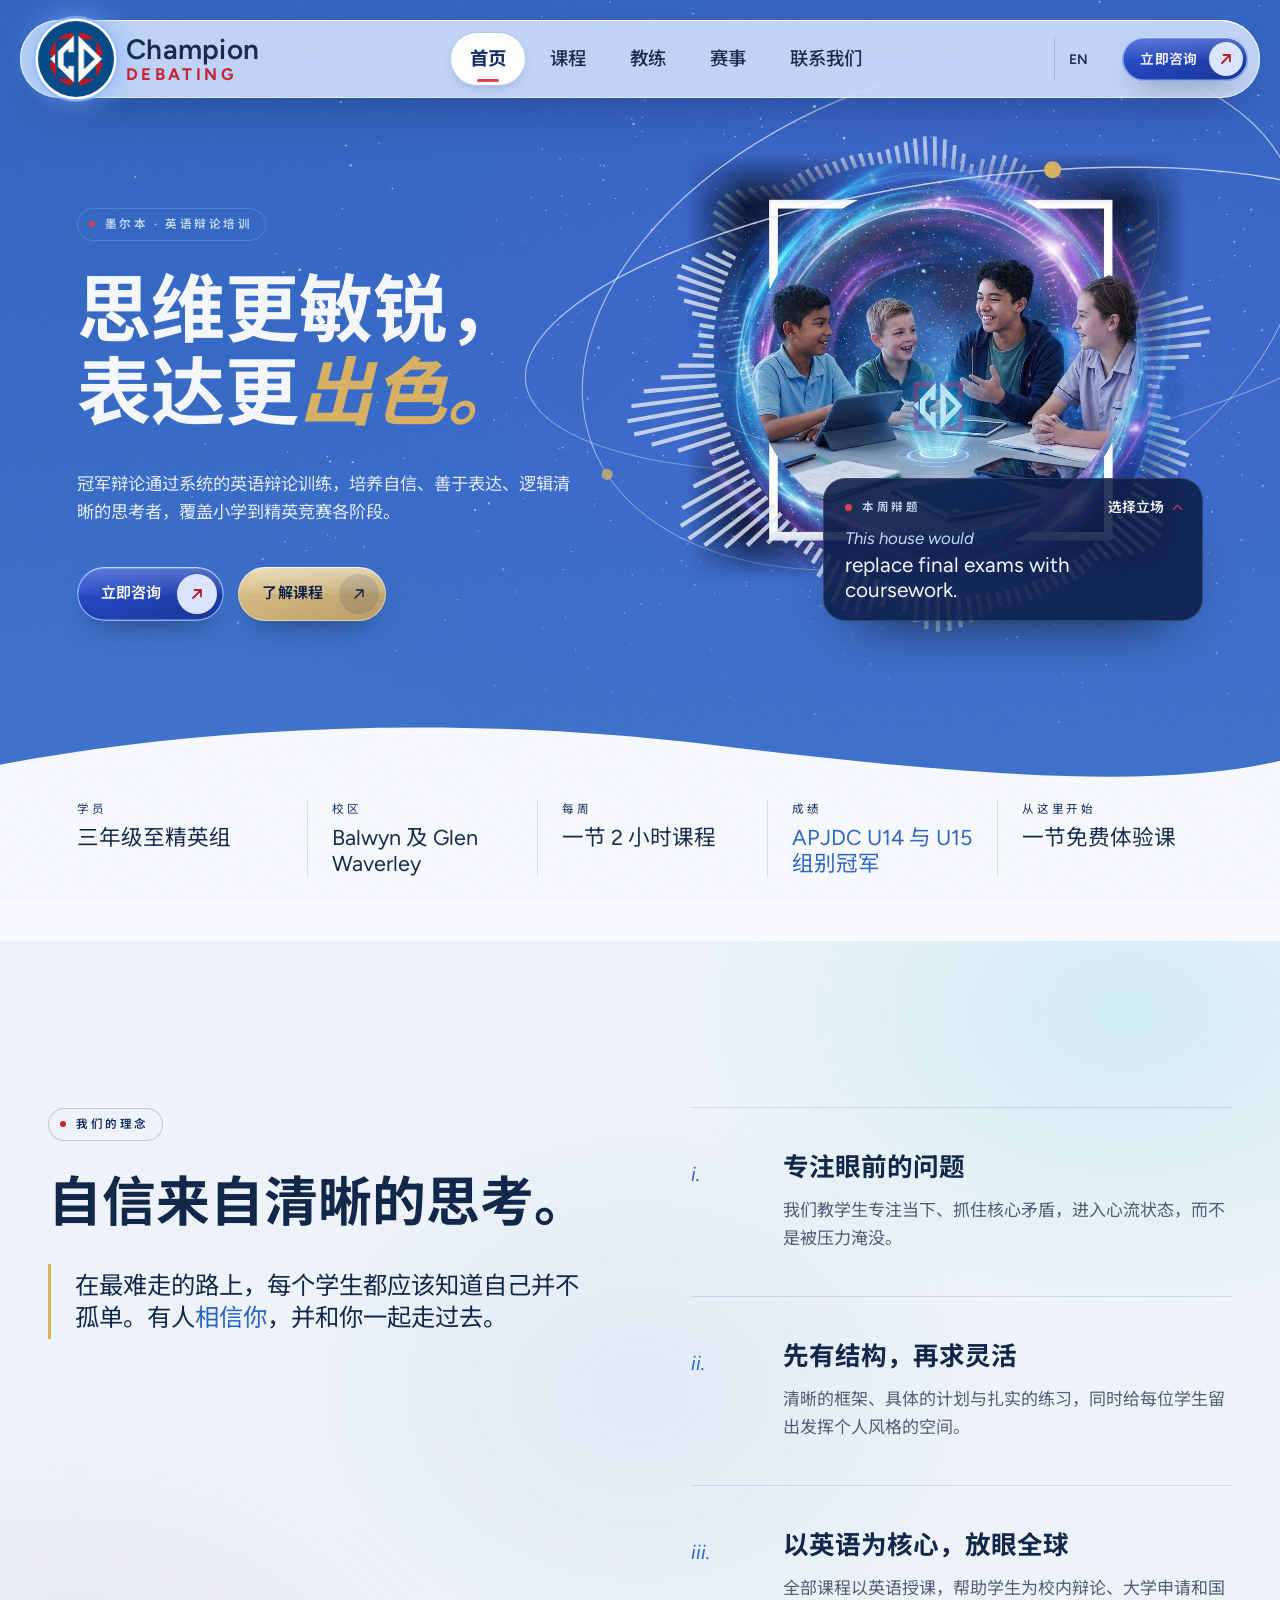
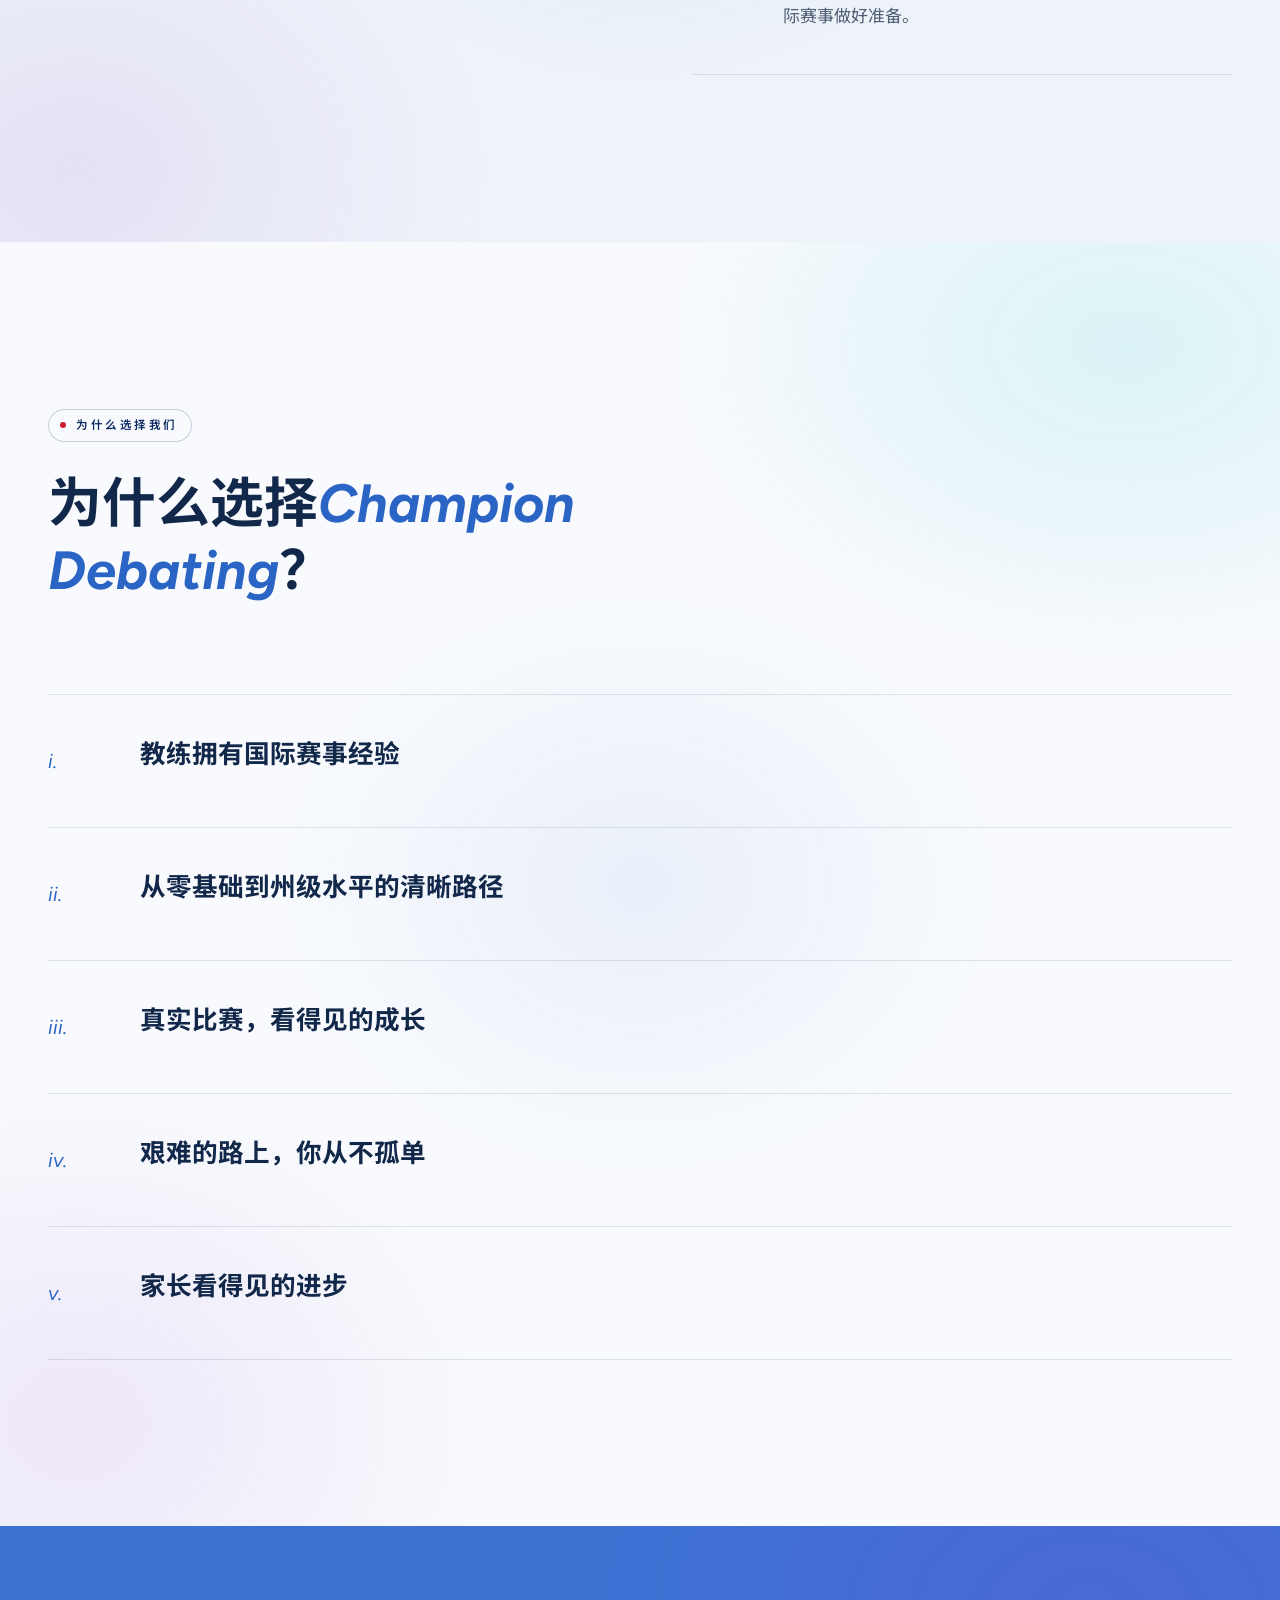
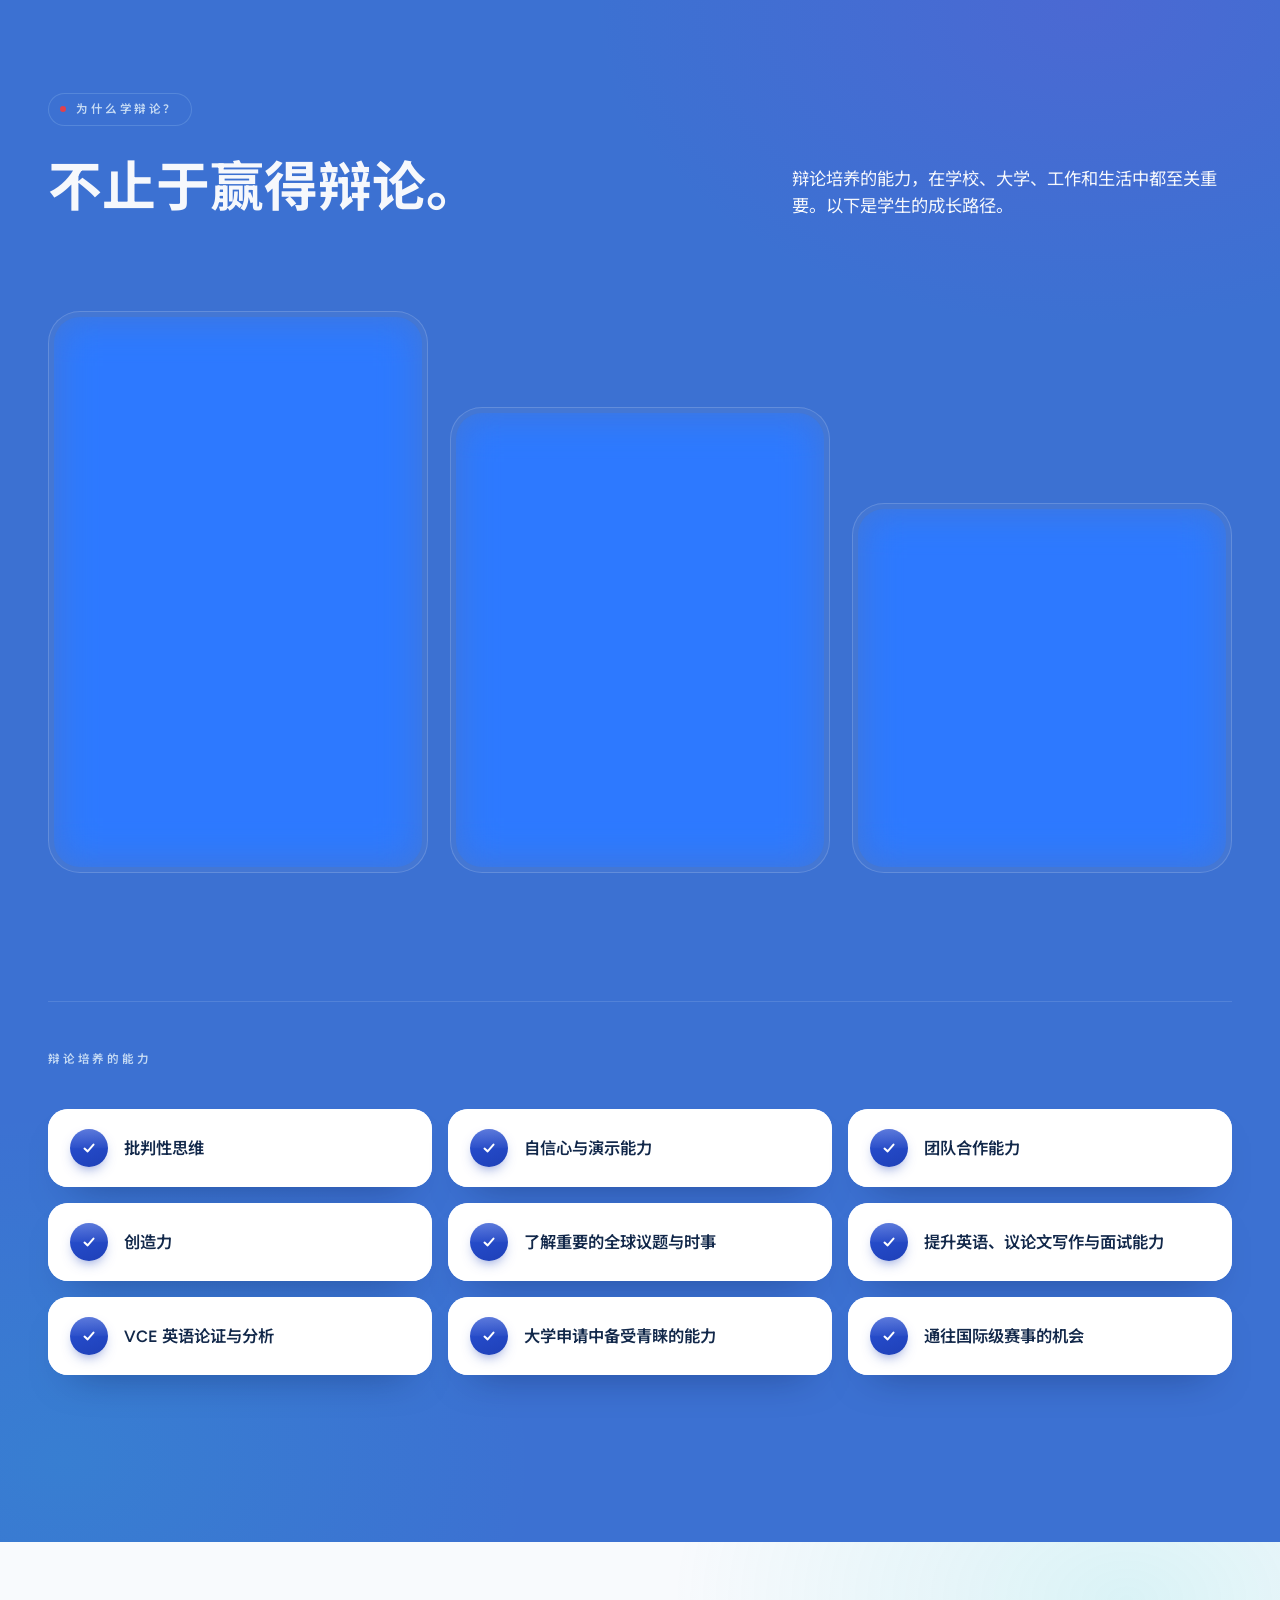
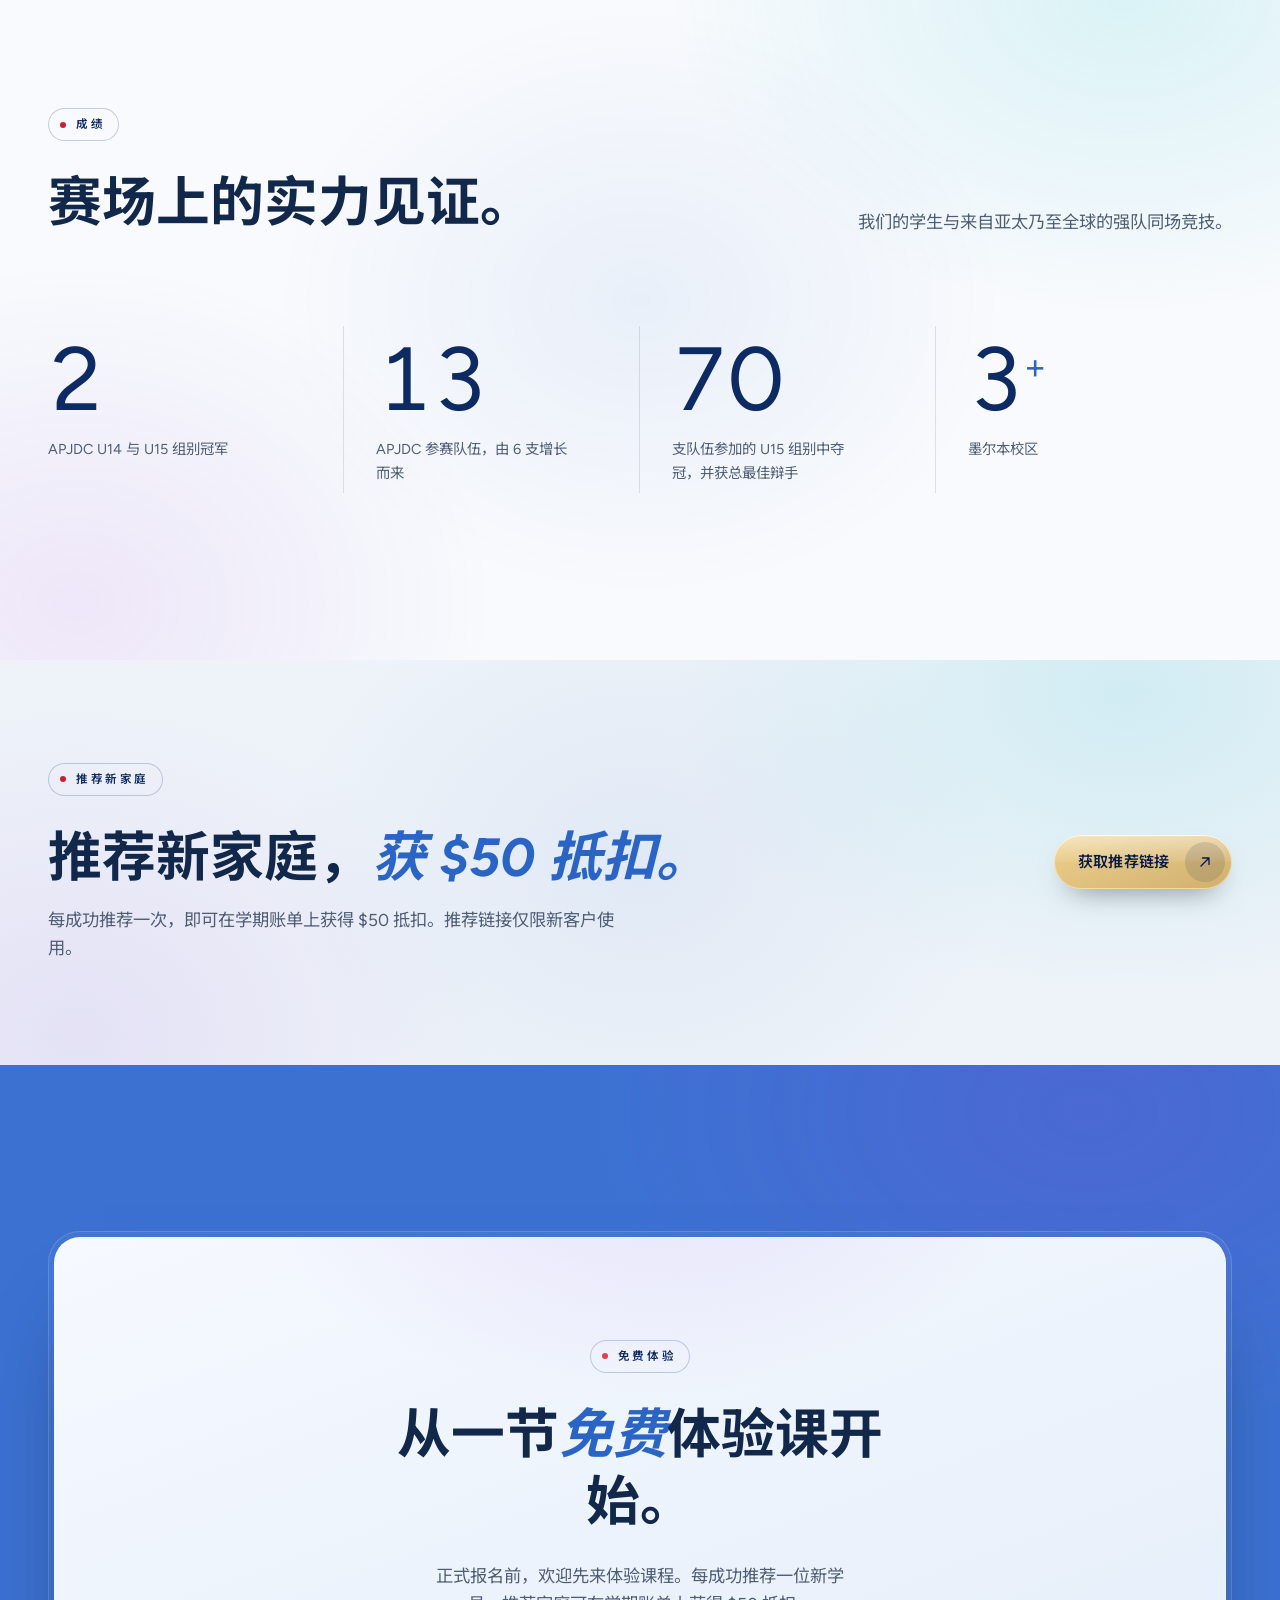
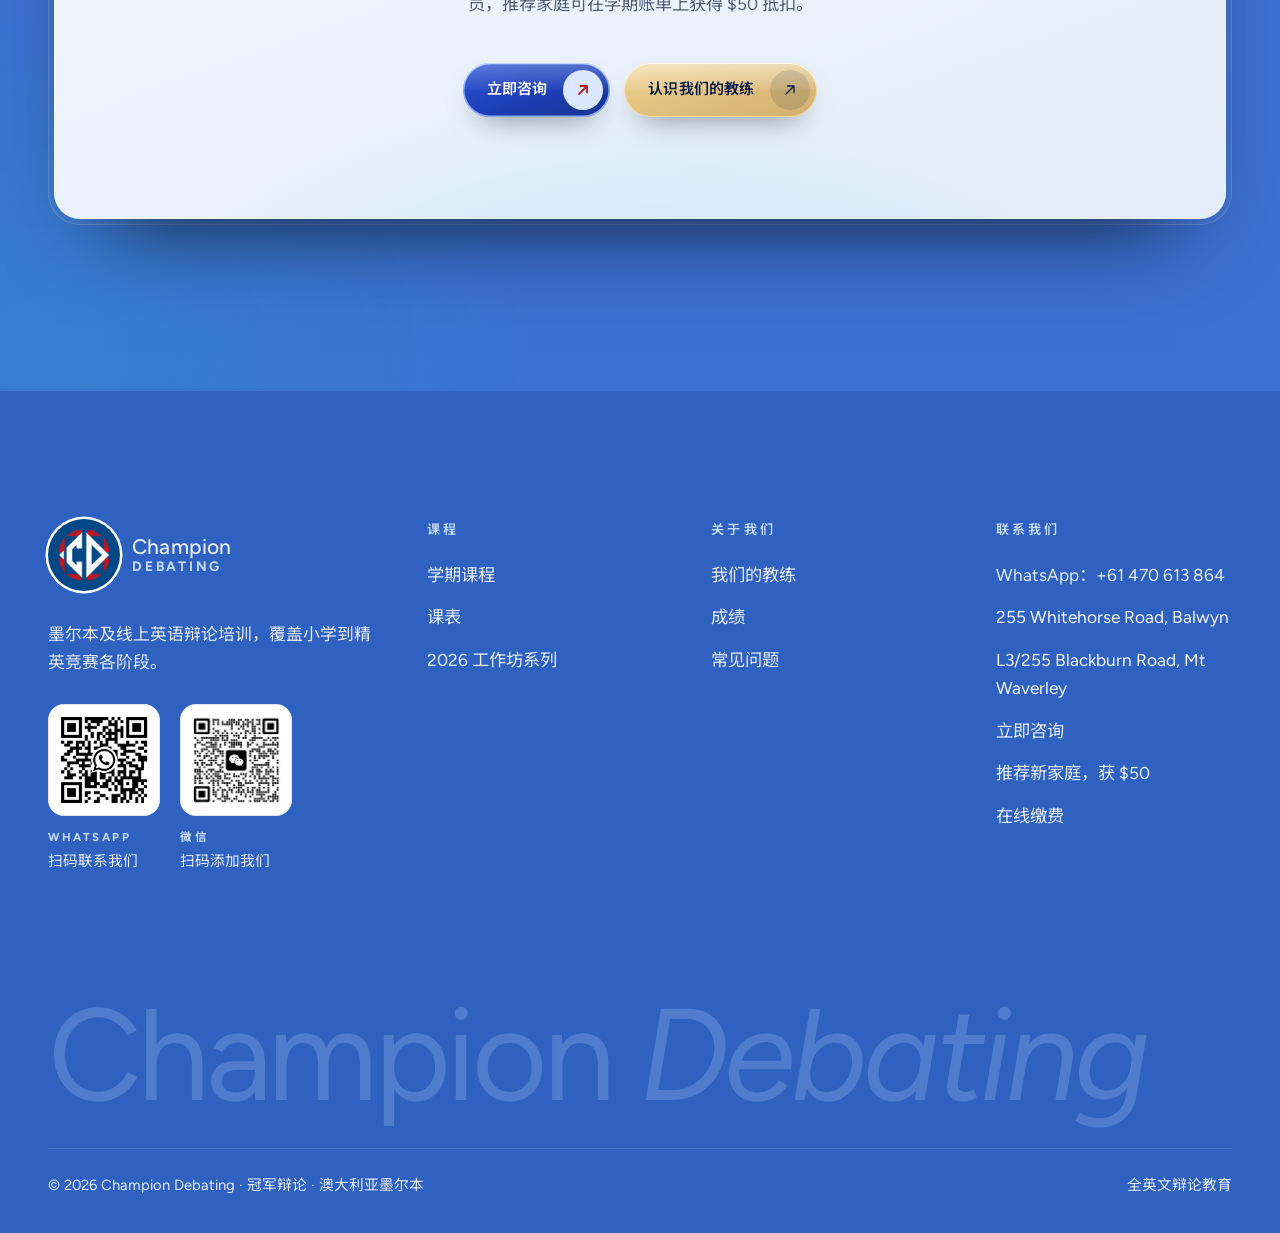
==== commit 953c453e: "Merge pull request #3 from BinayTripathi/site-updates-coaches-posters Site updates coaches posters" ====
--- a/zh/index.html
+++ b/zh/index.html
@@ -108,7 +108,6 @@
         <a href="competitions.html">赛事</a>
         <a href="contact.html">联系我们</a>
       </div>
-      <a class="nav__signin" href="https://champion-debating.acadeasy.com.au/app/sign-in">登录</a>
       <a class="nav__lang" href="../index.html" lang="en" hreflang="en-AU">EN</a>
       <a class="btn btn--primary btn--sm" href="contact.html#book">立即咨询
         <span class="btn__icon"><svg viewBox="0 0 16 16" fill="none" stroke="currentColor" stroke-width="1.3" stroke-linecap="round" stroke-linejoin="round" aria-hidden="true"><path d="M4 12 12 4M5.5 4H12v6.5"/></svg></span>
@@ -124,7 +123,6 @@
         <a href="contact.html"><span style="--i:4">联系我们</span></a>
       </div>
       <div class="menu__foot">
-        <a class="menu__lang" href="https://champion-debating.acadeasy.com.au/app/sign-in">登录</a>
         <a class="menu__lang" href="../index.html" lang="en" hreflang="en-AU">EN</a>
         <a class="btn btn--primary" href="contact.html#book">立即咨询
           <span class="btn__icon"><svg viewBox="0 0 16 16" fill="none" stroke="currentColor" stroke-width="1.3" stroke-linecap="round" stroke-linejoin="round" aria-hidden="true"><path d="M4 12 12 4M5.5 4H12v6.5"/></svg></span>
@@ -324,18 +322,6 @@
       </div>
     </section>
 
-    <section class="section section--cream" aria-labelledby="reviews-title">
-      <div class="container">
-        <div class="section-head">
-          <div data-reveal>
-            <span class="eyebrow">家长评价</span>
-            <h2 class="h2" id="reviews-title">家长怎么说。</h2>
-          </div>
-        </div>
-        <acadeasy-reviews border-color="#f94e4e" title="Family reviews"></acadeasy-reviews>
-      </div>
-    </section>
-
     <section class="section section--cream refer-band" aria-labelledby="refer-title">
       <div class="container refer-band__inner" data-reveal>
         <div>
@@ -428,7 +414,6 @@
 
   <script src="../scene.js?v=43" defer></script>
   <script src="../motions-of-the-week.js?v=1" defer></script>
-  <script src="https://champion-debating.acadeasy.com.au/embed.js" async></script>
   <script src="../main.js?v=17" defer></script>
 </body>
 </html>
--- a/styles.css
+++ b/styles.css
@@ -399,7 +399,7 @@
   background: var(--red-bright);
 }
 
-.nav__lang, .nav__signin {
+.nav__lang {
   display: grid; place-items: center;
   min-width: 44px; height: 44px; padding: 0 14px; margin-right: 10px; white-space: nowrap;
   border-left: 1px solid rgba(18, 40, 74, 0.18);
@@ -407,8 +407,7 @@
   text-decoration: underline transparent; text-underline-offset: 5px;
   transition: color 0.5s var(--ease), text-decoration-color 0.5s var(--ease);
 }
-.nav__lang:hover, .nav__signin:hover { color: var(--blue); text-decoration-color: currentColor; }
-.nav__signin { margin-right: 0; }
+.nav__lang:hover { color: var(--blue); text-decoration-color: currentColor; }
 .menu__lang { display: inline-block; margin-right: 18px; padding: 10px 0; font-size: 1.1rem; font-weight: 600; color: var(--sky-soft); }
 
 .nav__toggle {
@@ -1139,7 +1138,6 @@
   .nav__links, .nav .btn { display: none; }
   .nav__toggle { display: block; }
   .nav__lang { margin-left: auto; border-left: 0; }
-  .nav__signin { display: none; }
 }
 
 @media (max-width: 767px) {
